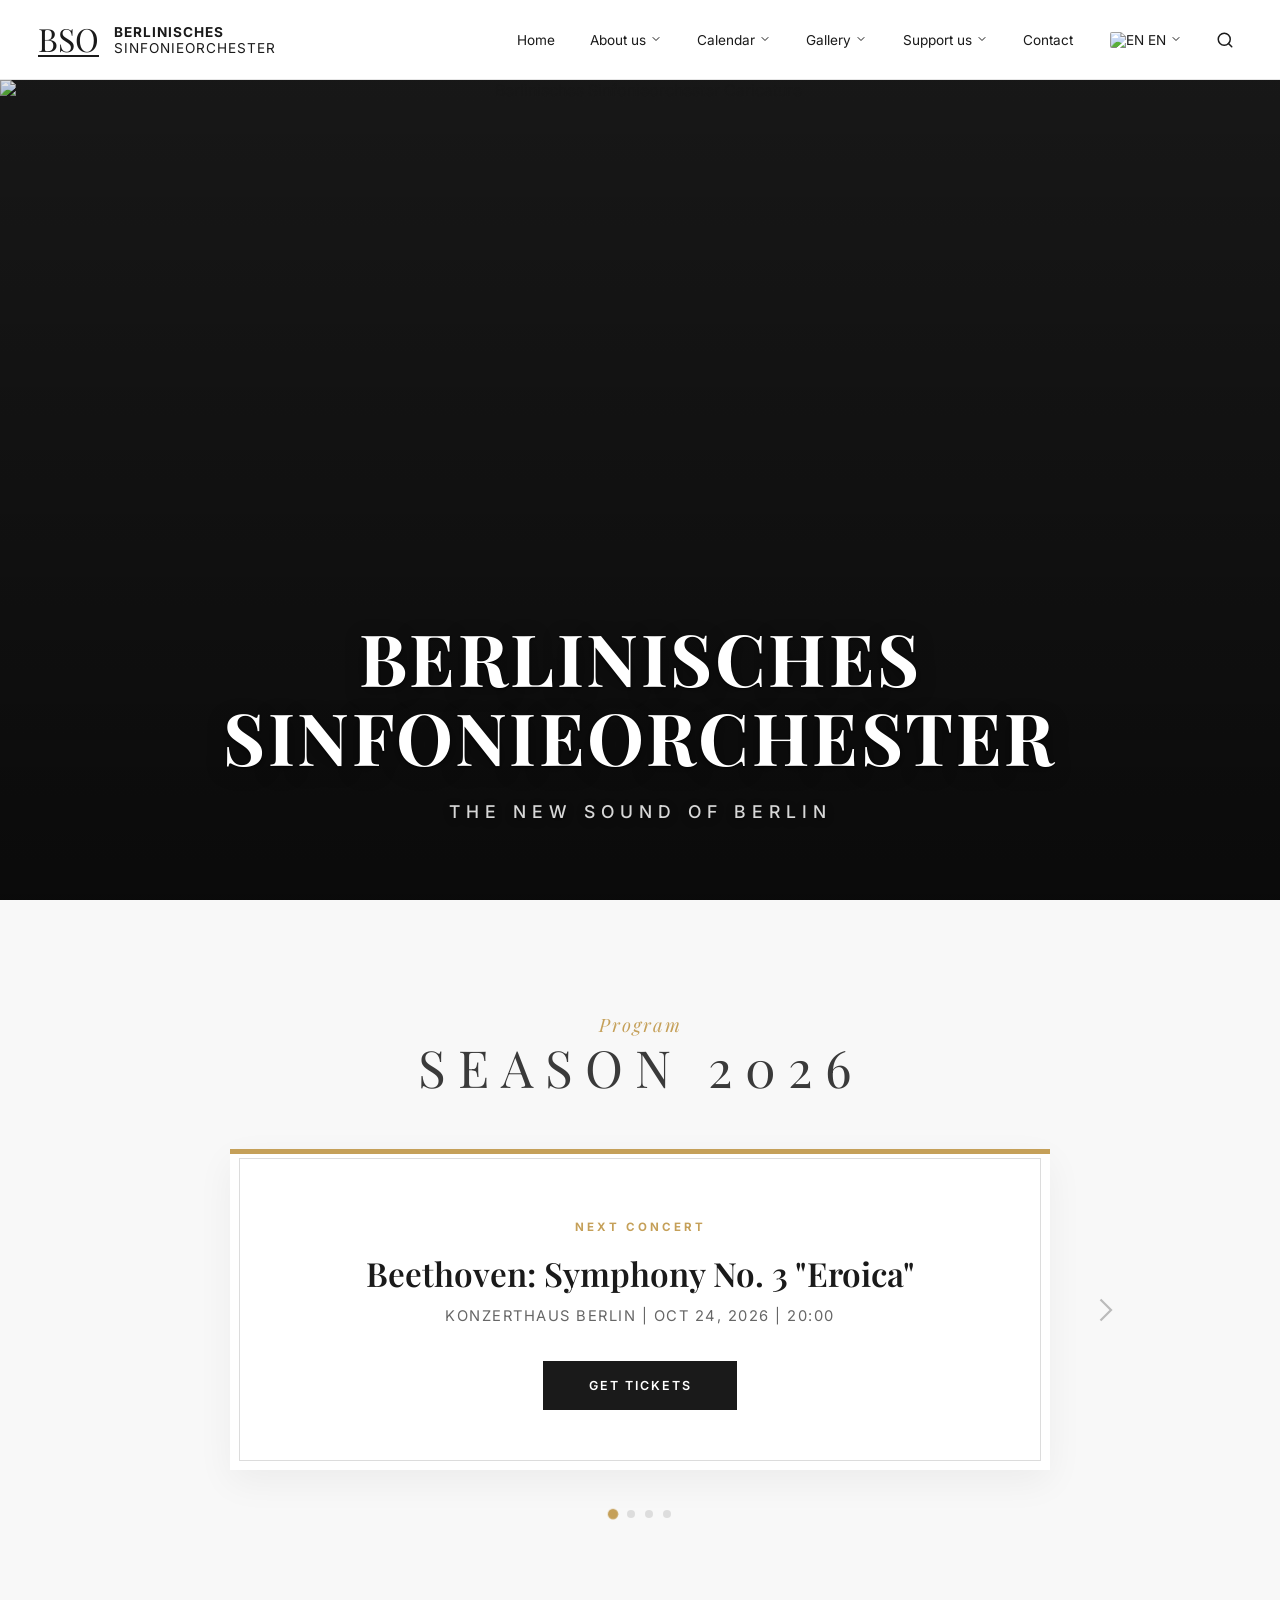
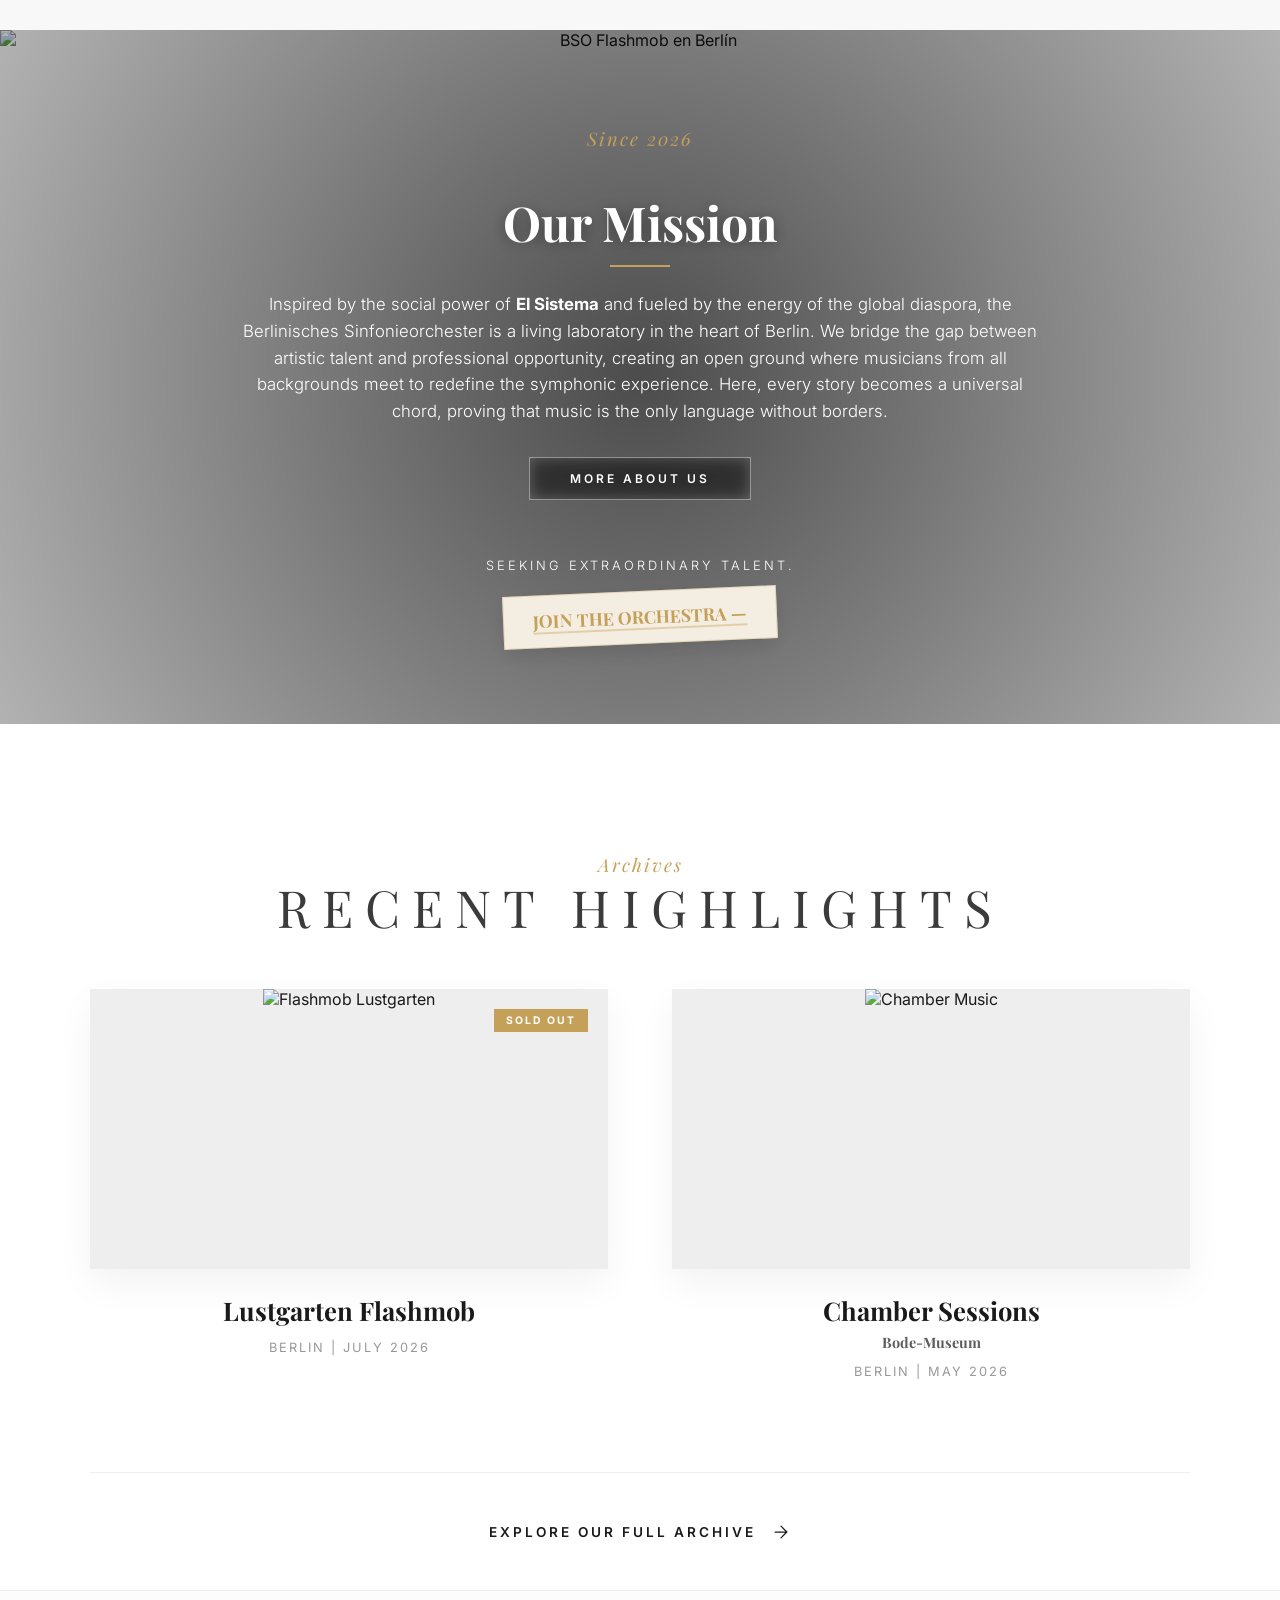
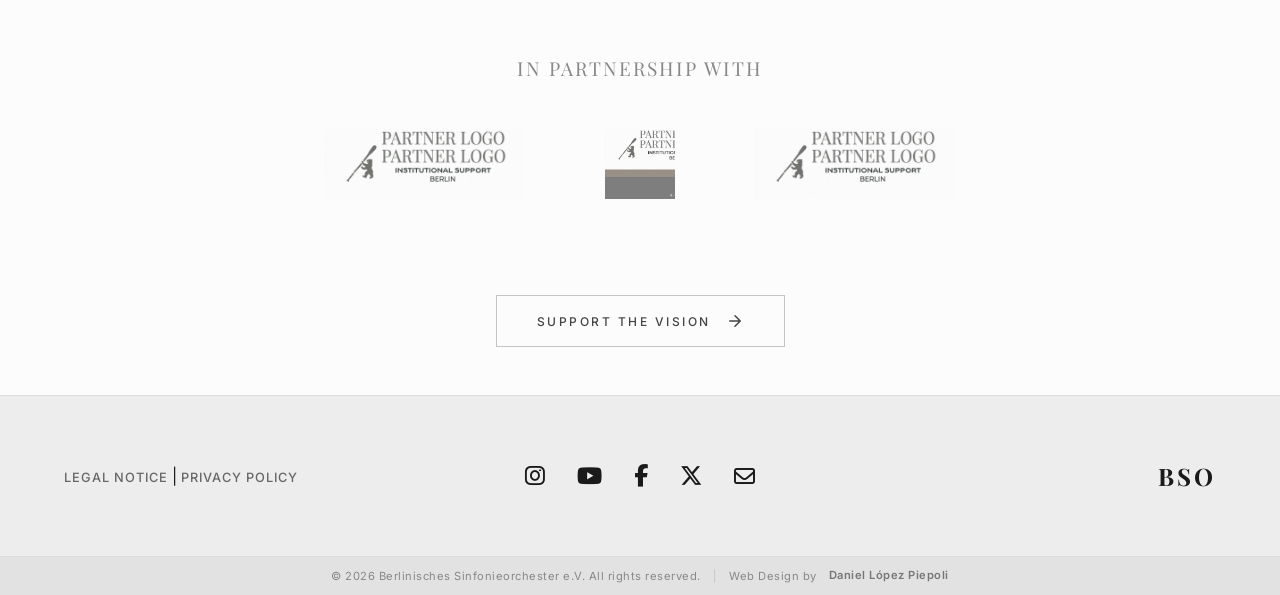
==== index.html @ 288d2cc7 "Update site architecture, responsive UI, search engine, and styles" ====
<!DOCTYPE html>
<html lang="de">
<head>
    <meta charset="UTF-8">
    <meta name="viewport" content="width=device-width, initial-scale=1.0">
    <title>Berlinisches Sinfonieorchester</title>
    <link rel="stylesheet" href="https://cdnjs.cloudflare.com/ajax/libs/font-awesome/6.5.1/css/all.min.css">
    <link rel="stylesheet" href="style.css">
    <link href="https://fonts.googleapis.com/css2?family=Inter:wght@300;400;500;600;700&family=Playfair+Display:ital,wght@0,400;0,500;0,600;0,700;1,400&display=swap" rel="stylesheet">
</head>
<body>

    <!-- =========================================
         HEADER & NAVEGACIÓN
         ========================================= -->
    <header class="main-header">
        <div class="header-left">
            <a href="index.html" class="logo-link">
                <div class="logo-box">
                    <div class="logo-symbol">BSO</div> 
                    <div class="logo-text">
                        <span class="line-1">Berlinisches</span>
                        <span class="line-2">Sinfonieorchester</span>
                    </div>
                </div>
            </a>
        </div>

        <!-- Botón Hamburguesa para Mobile -->
        <button class="mobile-menu-btn" id="mobileMenuBtn" aria-label="Toggle navigation menu">
            <span class="bar"></span>
            <span class="bar"></span>
            <span class="bar"></span>
        </button>

        <!-- Navegación Principal -->
        <nav class="header-right" id="headerNav">
            <ul class="nav-menu">
                <li><a href="index.html" data-key="home">Home</a></li>
                
                <!-- Menú About us -->
                <li class="dropdown">
                    <a href="#" data-key="about" class="dropdown-trigger">
                        About us 
                        <svg class="chevron-icon" viewBox="0 0 24 24" fill="none" xmlns="http://www.w3.org/2000/svg">
                            <path d="M6 9L12 15L18 9" stroke="currentColor" stroke-width="2" stroke-linecap="round" stroke-linejoin="round"/>
                        </svg>
                    </a>
                    <ul class="dropdown-content">
                        <li><a href="project.html" data-key="project">The project</a></li>
                        <li><a href="musicians.html" data-key="musicians">Musicians</a></li>
                        <li><a href="director.html" data-key="director">Music Director</a></li>
                        <li><a href="board.html" data-key="board">Artistic Board</a></li>
                    </ul>
                </li>

                <!-- Menú Calendar -->
                <li class="dropdown">
                    <a href="#" data-key="calendar" class="dropdown-trigger">
                        Calendar 
                        <svg class="chevron-icon" viewBox="0 0 24 24" fill="none" xmlns="http://www.w3.org/2000/svg">
                            <path d="M6 9L12 15L18 9" stroke="currentColor" stroke-width="2" stroke-linecap="round" stroke-linejoin="round"/>
                        </svg>
                    </a>
                    <ul class="dropdown-content">
                        <li><a href="program.html" data-key="upcoming">Upcoming events</a></li>
                        <li><a href="past-concerts.html" data-key="past">Past concerts</a></li>
                    </ul>
                </li>

                <!-- Menú Gallery -->
                <li class="dropdown">
                    <a href="#" data-key="gallery" class="dropdown-trigger">
                        Gallery
                        <svg class="chevron-icon" viewBox="0 0 24 24" fill="none" xmlns="http://www.w3.org/2000/svg">
                            <path d="M6 9L12 15L18 9" stroke="currentColor" stroke-width="2" stroke-linecap="round" stroke-linejoin="round"/>
                        </svg>
                    </a>
                    <ul class="dropdown-content">
                        <li><a href="audios.html" data-key="audios">Audios</a></li>
                        <li><a href="videos.html" data-key="videos">Videos</a></li>
                        <li><a href="photos.html" data-key="photos">Photos</a></li>
                    </ul>
                </li>

                <!-- Menú Support us -->
                <li class="dropdown">
                    <a href="#" data-key="support" class="dropdown-trigger">
                        Support us 
                        <svg class="chevron-icon" viewBox="0 0 24 24" fill="none" xmlns="http://www.w3.org/2000/svg">
                            <path d="M6 9L12 15L18 9" stroke="currentColor" stroke-width="2" stroke-linecap="round" stroke-linejoin="round"/>
                        </svg>
                    </a>
                    <ul class="dropdown-content">
                        <li><a href="partners.html" data-key="partners">Partnerships</a></li>
                        <li><a href="support-vision.html" data-key="membership">Support the Vision</a></li>
                    </ul>
                </li>

                <li><a href="contact.html" data-key="contact">Contact</a></li>

                <!-- Selector de Idioma (Dropdown) -->
                <li class="dropdown"> 
                    <a href="#" class="lang-current dropdown-trigger">
                        <img src="https://flagcdn.com/w20/us.png" alt="EN" class="lang-flag">
                        <span>EN</span>
                        <svg class="chevron-icon" viewBox="0 0 24 24" fill="none" xmlns="http://www.w3.org/2000/svg">
                            <path d="M6 9L12 15L18 9" stroke="currentColor" stroke-width="2" stroke-linecap="round" stroke-linejoin="round"/>
                        </svg>
                    </a>
                    <ul class="dropdown-content lang-options">
                        <li>
                            <a href="?lang=de">
                                <img src="https://flagcdn.com/w20/de.png" alt="DE"> Deutsch (DE)
                            </a>
                        </li>
                        <li>
                            <a href="?lang=en">
                                <img src="https://flagcdn.com/w20/us.png" alt="EN"> English (EN)
                            </a>
                        </li>
                    </ul>
                </li>

                <!-- Buscador Live Search -->
                <li class="search-wrapper">
                    <div class="search-container" id="searchContainer">
                        <input type="text" class="search-input" placeholder="Search..." id="searchInput" autocomplete="off">
                        <div class="search-btn" id="searchBtn">
                            <svg class="search-icon" viewBox="0 0 24 24" fill="none" xmlns="http://www.w3.org/2000/svg">
                                <path d="M11 19C15.4183 19 19 15.4183 19 11C19 6.58172 15.4183 3 11 3C6.58172 3 3 6.58172 3 11C3 15.4183 6.58172 19 11 19Z" stroke="currentColor" stroke-width="2" stroke-linecap="round" stroke-linejoin="round"/>
                                <path d="M21 21L16.65 16.65" stroke="currentColor" stroke-width="2" stroke-linecap="round" stroke-linejoin="round"/>
                            </svg>
                        </div>
                        <div class="search-results" id="searchResults"></div>
                    </div>
                </li>
            </ul>
        </nav>

        <div class="menu-overlay" id="menuOverlay"></div>
    </header>

    <!-- =========================================
         HERO SECTION (VERTICAL STORYTELLING)
         ========================================= -->
    <section class="hero-wrapper">

        <!-- 1. HERO PRINCIPAL -->
        <div class="hero-section hero-main">
            <img src="assets/images/hero-orchestra-caricature-lengthen.png" 
                alt="Berlinisches Sinfonieorchester Caricature" 
                class="hero-main-bg-image">

            <div class="hero-overlay"></div>

            <div class="hero-content fade-in">
                <h1>Berlinisches <br>Sinfonieorchester</h1>
                <p>The New Sound of Berlin</p>
            </div>
        </div>

        <!-- 2. SLIDER DE CONCIERTOS (SEASON 2026) -->
        <div class="hero-section hero-event">
            <div class="event-wrapper">
                <div class="season-header">
                    <span class="section-tag">Program</span>
                    <h2 class="season-title">Season 2026</h2>
                </div>
                
                <div class="event-slider-container">
                    <button class="nav-arrow prev-arrow" style="visibility: hidden;">
                        <svg viewBox="0 0 24 24" fill="none" stroke="currentColor" stroke-width="1.5"><path d="M15 19l-7-7 7-7"/></svg>
                    </button>

                    <!-- Tarjeta 1 -->
                    <div class="event-card">
                        <span class="event-tag">Next Concert</span>
                        <h2>Beethoven: Symphony No. 3 "Eroica"</h2>
                        <p>Konzerthaus Berlin | Oct 24, 2026 | 20:00</p>
                        <a href="program.html?event=1" class="btn-event">Get Tickets</a>
                    </div>

                    <!-- Tarjeta 2 -->
                    <div class="event-card" style="display: none;">
                        <span class="event-tag">Romantic Series</span>
                        <h2>Mendelssohn: "Scottish" Symphony No. 3</h2>
                        <p>Berliner Philharmonie | Nov 15, 2026 | 19:30</p>
                        <a href="program.html?event=2" class="btn-event">Get Tickets</a>
                    </div>

                    <!-- Tarjeta 3 -->
                    <div class="event-card" style="display: none;">
                        <span class="event-tag">Special Gala</span>
                        <h2>The Sound of Cinema: Hollywood in Berlin</h2>
                        <p>Admiralspalast | Dec 05, 2026 | 21:00</p>
                        <a href="program.html?event=3" class="btn-event">Get Tickets</a>
                    </div>

                    <!-- Tarjeta 4 (CTA Final) -->
                    <div class="event-card event-card-cta" style="display: none;">
                        <span class="event-tag">Season 2026</span>
                        <h2>Complete Repertoire & Dates —</h2>
                        <p>Discover every performance for this year.</p>
                        <a href="program.html" class="btn-event">Explore Full Season</a>
                    </div>

                    <button class="nav-arrow next-arrow">
                        <svg viewBox="0 0 24 24" fill="none" stroke="currentColor" stroke-width="1.5"><path d="M9 5l7 7-7 7"/></svg>
                    </button>
                </div>

                <div class="event-dots">
                    <span class="dot active"></span>
                    <span class="dot"></span>
                    <span class="dot"></span>
                    <span class="dot"></span>
                </div>
            </div>
        </div>

        <!-- 3. ABOUT / MISSION SECTION -->
        <div class="hero-section hero-about" id="project-teaser">
            <img src="assets/images/hero-orchestra-park-lengthen.png" alt="BSO Flashmob en Berlín" class="about-bg-image">
            
            <div class="about-overlay"></div>
            
            <div class="about-container">
                <div class="about-content fade-in">
                    <span class="section-tag">Since 2026</span>
                    <h2>Our Mission</h2>
                    <div class="short-line"></div>
                    <p>Inspired by the social power of <strong>El Sistema</strong> and fueled by the energy of the global diaspora, the Berlinisches Sinfonieorchester is a living laboratory in the heart of Berlin. We bridge the gap between artistic talent and professional opportunity, creating an open ground where musicians from all backgrounds meet to redefine the symphonic experience. Here, every story becomes a universal chord, proving that music is the only language without borders.</p>
                    <a href="project.html" class="btn-ghost">More About Us</a>

                    <!-- Recruitment Mini-Section -->
                    <div class="v2-recruitment-container">
                        <p class="v2-prelude-text">Seeking extraordinary talent.</p>
                        <div class="v2-join-badge">
                            <a href="contact.html?topic=join" class="v2-badge-link">
                                Join the Orchestra —
                            </a>
                        </div>
                    </div>
                </div>
            </div>
        </div>

        <!-- 4. HIGHLIGHTS & ARCHIVE -->
        <div class="hero-section hero-highlights">
            <div class="highlights-container">
                <div class="season-header">
                    <span class="section-tag">Archives</span>
                    <h2 class="season-title">Recent Highlights</h2>
                </div>

                <div class="highlights-grid">
                    <div class="highlight-item">
                        <div class="highlight-img-wrapper">
                            <img src="assets/images/past-concert-horiz.png" alt="Flashmob Lustgarten">
                            <div class="highlight-badge">Sold Out</div>
                        </div>
                        <div class="highlight-info">
                            <h4>Lustgarten Flashmob</h4>
                            <p>Berlin | July 2026</p>
                        </div>
                    </div>

                    <div class="highlight-item">
                        <div class="highlight-img-wrapper">
                            <img src="assets/images/past-concert-horiz.png" alt="Chamber Music">
                        </div>
                        <div class="highlight-info">
                            <h4>Chamber Sessions</h4>
                            <h4 style="font-size: 0.9rem; opacity: 0.7; margin-top: 0.2rem;">Bode-Museum</h4>
                            <p>Berlin | May 2026</p>
                        </div>
                    </div>
                </div>

                <div class="view-more-container">
                    <a href="past-concerts.html" class="view-more-link">
                        <span>Explore our full archive</span>
                        <svg class="arrow-icon" viewBox="0 0 24 24" fill="none" xmlns="http://www.w3.org/2000/svg">
                            <path d="M5 12H19M19 12L12 5M19 12L12 19" stroke="currentColor" stroke-width="1.5" stroke-linecap="round" stroke-linejoin="round"/>
                        </svg>
                    </a>
                </div>
            </div>
        </div>

    </section>

    <!-- =========================================
         PARTNERS (PRE-FOOTER)
         ========================================= -->
    <section class="partners-strip">
        <div class="partners-container">
            <h2 data-key="supported-by">In partnership with</h2>
            <div class="logos-grid">
                <img src="assets/logos-partners/partner-placeholder-horiz.png" alt="Partner 1">
                <img src="assets/logos-partners/partner-placeholder-vert.png" alt="Partner 2">
                <img src="assets/logos-partners/partner-placeholder-horiz.png" alt="Partner 3">
            </div>

            <a href="support-vision.html" class="view-more-partners btn-partners-ghost" data-key="all-partners">
                <span data-key="support-vision">Support the vision</span>
                <svg class="arrow-icon" viewBox="0 0 24 24" fill="none" xmlns="http://www.w3.org/2000/svg">
                    <path d="M5 12H19M19 12L12 5M19 12L12 19" stroke="currentColor" stroke-width="2" stroke-linecap="round" stroke-linejoin="round"/>
                </svg>
            </a>
        </div>
    </section>

    <!-- =========================================
         FOOTER & SUB-FOOTER
         ========================================= -->
    <footer class="site-footer">
        <div class="footer-main">
            <div class="footer-left">
                <a href="impressum.html" data-key="impressum">Legal Notice</a>
                <span class="separator">|</span>
                <a href="privacy.html" data-key="privacy">Privacy Policy</a>
            </div>

            <div class="footer-center">
                <div class="social-links">
                    <a href="#" target="_blank" rel="noopener noreferrer" class="social-icon" aria-label="Follow us on Instagram">
                        <i class="fa-brands fa-instagram"></i>
                    </a>
                    <a href="#" target="_blank" rel="noopener noreferrer" class="social-icon" aria-label="Follow us on YouTube">
                        <i class="fa-brands fa-youtube"></i>
                    </a>
                    <a href="#" target="_blank" rel="noopener noreferrer" class="social-icon" aria-label="Follow us on Facebook">
                        <i class="fa-brands fa-facebook-f"></i>
                    </a>
                    <a href="#" target="_blank" rel="noopener noreferrer" class="social-icon" aria-label="Follow us on X">
                        <i class="fa-brands fa-x-twitter"></i>
                    </a>
                    <a href="mailto:info@berlinisches-sinfonieorchester.de" class="social-icon" aria-label="Send us an email">
                        <i class="fa-regular fa-envelope"></i>
                    </a>
                </div>
            </div>

            <div class="footer-right">
                <div class="footer-logo-small">
                    <span class="bso-sigla">BSO</span>
                </div>
            </div>
        </div>

        <div class="footer-bottom">
            <p>
                &copy; 2026 Berlinisches Sinfonieorchester e.V. All rights reserved.
                <span class="sep">|</span> 
                Web Design by 
                <a href="https://danielopezpiepoli.com" target="_blank" class="designer-name">Daniel López Piepoli</a>
            </p>
        </div>
    </footer>

    <script src="script.js"></script>
</body>
</html>
---- style.css ----
/* =========================================
   1. VARIABLES & RESET BASE
   ========================================= */
:root {
    --white: #ffffff;
    --black: #1a1a1a;
    --gray-light: #f4f4f4;
    --border-color: #e5e5e5;
    --gold: #c5a059;
}

body {
    margin: 0;
    font-family: 'Inter', sans-serif;
    color: var(--black);
    padding-top: 80px; /* Evita que el hero quede tapado por el header fijo */
}

/* =========================================
   2. HEADER & NAVEGACIÓN PRINCIPAL
   ========================================= */
.main-header {
    position: fixed; 
    top: 0;
    left: 0;
    width: 100%;
    z-index: 1000;
    display: flex;
    justify-content: space-between;
    align-items: center;
    padding: 0 3%; 
    border-bottom: 1px solid var(--border-color);
    background: var(--white);
    height: 80px; 
    box-sizing: border-box;
    transition: all 0.3s ease-in-out;
}

/* Estado compacto al hacer scroll */
.main-header.scrolled {
    height: 60px !important;
    padding-top: 0 !important;
    padding-bottom: 0 !important;
    box-shadow: 0 4px 15px rgba(0,0,0,0.1) !important;
}

.main-header.scrolled .logo-box {
    transform: scale(0.8) !important;
    transform-origin: left center !important;
}

/* Logo */
.logo-box {
    display: flex;
    align-items: center;
    gap: 15px;
    transition: transform 0.3s ease-in-out !important;
}

.logo-symbol {
    font-family: 'Playfair Display', serif;
    font-size: 2rem;
    border-bottom: 2px solid var(--black);
    line-height: 1;
}

.logo-text {
    display: flex;
    flex-direction: column;
    font-size: 0.85rem;
    text-transform: uppercase;
    letter-spacing: 1px;
}

.logo-text .line-1 { 
    font-weight: 700; 
}

.logo-link {
    text-decoration: none;
    color: inherit;
    display: block;
}

.logo-link:hover {
    opacity: 0.8;
}

/* Menú de Enlaces */
.nav-menu {
    display: flex;
    list-style: none;
    align-items: center;
    gap: 2rem;
    margin: 0;
    padding: 0;
}

.nav-menu a {
    text-decoration: none;
    color: var(--black);
    font-size: 0.9rem;
    font-weight: 400;
}

.nav-menu > li > a {
    padding: 0.6rem 1rem;
    transition: all 0.3s ease;
    border-radius: 4px;
    display: inline-block;
}

.nav-menu li:hover > a {
    background-color: var(--gray-light);
    color: var(--black);
}

/* Dropdowns (Desktop) */
.dropdown {
    position: relative;
    display: inline-block;
}

.dropdown-content {
    display: none;
    position: absolute;
    background-color: var(--white);
    min-width: 200px;
    box-shadow: 0px 10px 30px rgba(0,0,0,0.08);
    list-style: none;
    padding: 1rem 0;
    z-index: 100;
    border: 1px solid var(--border-color);
    top: 100%;
    left: 0;
}

.dropdown-content li a {
    color: var(--black);
    padding: 0.6rem 1.5rem;
    text-decoration: none;
    display: block;
    font-size: 0.85rem;
    text-transform: none;
    transition: background 0.2s ease;
}

.dropdown-content li a:hover {
    background-color: var(--gray-light);
    color: var(--gold);
}

.dropdown:hover .dropdown-content {
    display: block;
}

.dropdown-trigger {
    display: inline-flex;
    align-items: center;
    gap: 6px;
    white-space: nowrap;
}

.chevron-icon {
    width: 12px;
    height: 12px;
    transition: transform 0.3s ease;
}

.dropdown:hover .chevron-icon {
    transform: rotate(180deg);
}

.chevron-icon path {
    stroke: currentColor;
}

/* Selector de Idiomas */
.lang-current {
    display: flex;
    align-items: center;
    gap: 8px;
    font-weight: 600;
    font-size: 0.85rem;
    cursor: pointer;
    padding: 0.5rem 0;
    white-space: nowrap;
}

.lang-current img, 
.lang-options img {
    width: 18px;
    height: auto;
    margin-left: 2px;
    border-radius: 2px;
}

.lang-options {
    min-width: 160px;
    right: 0;
    left: auto;
}

.lang-options li a {
    display: flex;
    align-items: center;
    gap: 12px;
    padding: 0.8rem 1.2rem;
    text-transform: none;
    font-size: 0.85rem;
}

.lang-options li a:hover {
    background-color: #f5f5f5;
}

/* =========================================
   3. BUSCADOR EN VIVO (LIVE SEARCH)
   ========================================= */
.search-wrapper {
    margin-left: auto;
}

.search-container {
    display: flex;
    align-items: center;
    position: relative;
    transition: all 0.4s cubic-bezier(0.4, 0, 0.2, 1);
}

.search-input {
    width: 0;
    padding: 0;
    border: none;
    outline: none;
    background: transparent;
    font-family: inherit;
    font-size: 0.9rem;
    color: var(--black);
    transition: all 0.4s ease;
    border-bottom: 1px solid rgba(0,0,0,0);
}

.search-container.active {
    gap: 10px;
}

.search-container.active .search-input {
    width: 150px;
    padding: 5px 0;
    border-bottom: 1px solid var(--black);
}

.search-btn {
    flex-shrink: 0;
    display: flex;
    align-items: center;
    justify-content: center;
    cursor: pointer;
    padding: 0.5rem;
    transition: all 0.3s ease;
}

.search-icon {
    width: 18px;
    height: 18px;
    transition: transform 0.3s ease, color 0.3s ease;
}

.search-icon path {
    stroke: currentColor;
}

.search-btn:hover {
    opacity: 0.7;
}

.search-btn:hover .search-icon {
    transform: scale(1.1);
}

/* Panel Flotante de Resultados */
.search-results {
    display: none;
    position: absolute;
    top: calc(100% + 15px);
    right: 0;
    width: 320px;
    background: #ffffff;
    border: 1px solid var(--border-color);
    box-shadow: 0 15px 35px rgba(0, 0, 0, 0.08);
    border-radius: 4px;
    max-height: 380px;
    overflow-y: auto;
    z-index: 1200;
    text-align: left;
}

.search-results.active {
    display: block;
}

.search-result-item {
    display: block;
    padding: 0.8rem 1.2rem;
    text-decoration: none;
    border-bottom: 1px solid #f0f0f0;
    transition: background-color 0.2s ease;
}

.search-result-item:last-child {
    border-bottom: none;
}

.search-result-item:hover,
.search-result-item.selected {
    background-color: var(--gray-light);
}

.search-result-item.selected {
    border-left: 3px solid var(--gold);
    padding-left: calc(1.2rem - 3px);
}

.search-result-category {
    font-size: 0.65rem;
    text-transform: uppercase;
    letter-spacing: 1.5px;
    color: var(--gold);
    font-weight: 700;
    margin-bottom: 2px;
}

.search-result-title {
    font-size: 0.85rem;
    color: var(--black);
    font-weight: 600;
    line-height: 1.2;
}

.search-no-results {
    padding: 1.2rem;
    font-size: 0.85rem;
    color: #888;
    text-align: center;
}

/* =========================================
   4. HERO SECTIONS (CONTENEDOR GLOBAL)
   ========================================= */
.hero-wrapper {
    width: 100%;
}

.hero-section {
    position: relative;
    min-height: 80vh;
    display: flex;
    align-items: center;
    justify-content: center;
    text-align: center;
    overflow: hidden;
}

/* --- SECCIÓN 1: HERO MAIN --- */
.hero-main {
    position: relative;
    width: 100%;
    min-height: calc(100vh - 80px);
    display: flex;
    justify-content: center;
    align-items: center;
    background-color: #1a1a1a;
    overflow: hidden;
}

.hero-main-bg-image {
    position: absolute;
    top: 0;
    left: 0;
    width: 100%;
    height: 100%;
    object-fit: cover;
    object-position: center top;
    z-index: 1;
}

.hero-overlay {
    position: absolute;
    top: 0;
    left: 0;
    width: 100%;
    height: 100%;
    background: linear-gradient(to bottom, rgba(0,0,0,0.1) 0%, rgba(0,0,0,0.6) 100%);
    z-index: 2;
    display: block !important;
}

.hero-content {
    position: relative;
    z-index: 3;
    text-align: center;
    padding: 0 20px;
    margin-top: auto;
    margin-bottom: 60px;
    -webkit-font-smoothing: antialiased;
    -moz-osx-font-smoothing: grayscale;
}

.hero-content h1 {
    color: #ffffff !important; 
    font-family: 'Playfair Display', serif;
    font-size: clamp(2.5rem, 8vw, 4.5rem);
    line-height: 1.1;
    margin: 0;
    text-transform: uppercase;
    letter-spacing: 2.5px;
    font-weight: 700;
    text-shadow: 0 1px 2px rgba(0,0,0,0.8), 0 4px 20px rgba(0,0,0,0.4);
}

.hero-content p {
    color: #eeeeee !important; 
    font-size: 1.1rem;
    letter-spacing: 6px;
    text-transform: uppercase;
    font-weight: 500;
    margin-top: 25px;
    text-shadow: 0 2px 10px rgba(0,0,0,0.6);
    opacity: 0.9;
}

/* =========================================
   SECTION TAGS NÍTIDOS Y EDITORIALES (INDEX & GENERAL)
   ========================================= */
.section-tag,
.season-header .section-tag {
    font-family: 'Playfair Display', serif;
    font-style: italic;
    font-size: 1.15rem;
    color: var(--gold);
    letter-spacing: 2px;
    text-transform: none;
    font-weight: 400;
    margin-bottom: 0.3rem;
    display: inline-block;
    text-shadow: none !important;
    filter: none !important;
}

.season-title {
    font-family: 'Playfair Display', serif;
    font-size: 3.2rem; 
    font-weight: 400;
    text-transform: uppercase;
    color: #1a1a1a;
    letter-spacing: 12px;
    line-height: 1;
    margin: 0;
    opacity: 0.85;
}

/* --- SECCIÓN 2: EVENT CARDS (SLIDER DE TEMPORADA - PROPORCIÓN EQUILIBRADA) --- */
.hero-event {
    background-color: #f8f8f8;
    padding: 7rem 0 !important;
    display: flex;
    justify-content: center;
    align-items: center;
    min-height: auto !important;
}

.event-wrapper {
    width: 100%;
    max-width: 1100px;
    display: flex;
    flex-direction: column;
    align-items: center;
    padding: 0 1rem;
    box-sizing: border-box;
}

.season-header {
    text-align: center;
    margin-bottom: 3.5rem;
}

.event-slider-container {
    display: flex;
    align-items: center;
    justify-content: center;
    gap: 1.8rem;
    width: 100%;
}

.nav-arrow {
    position: static;
    transform: none;
    background: none;
    border: none;
    cursor: pointer;
    color: #bbb;
    transition: all 0.3s ease;
    padding: 0.5rem;
    display: flex;
    align-items: center;
    justify-content: center;
    flex-shrink: 0;
}

.nav-arrow svg {
    width: 36px;
    height: 36px;
}

.nav-arrow:hover {
    color: var(--gold);
    transform: scale(1.15);
    background: transparent;
    box-shadow: none;
}

.event-dots {
    display: flex;
    gap: 10px;
    margin-top: 2.5rem;
}

.dot {
    width: 8px;
    height: 8px;
    border-radius: 50%;
    background-color: #ddd;
    transition: all 0.3s ease;
    cursor: pointer;
}

.dot.active {
    background-color: var(--gold);
    transform: scale(1.3);
}

.event-card {
    background: #ffffff;
    padding: 3.8rem 2.8rem;
    box-shadow: 0 12px 35px rgba(0, 0, 0, 0.05);
    width: 100%;
    max-width: 820px;
    outline: 1px solid #dcdcdc; 
    outline-offset: -10px; 
    border-top: 5px solid var(--gold); 
    text-align: center;
    position: relative;
    box-sizing: border-box;
    transition: box-shadow 0.3s ease, transform 0.3s ease;
    animation: swipeIn 0.5s cubic-bezier(0.4, 0, 0.2, 1) forwards;
}

/* Animaciones direccionales de Swipe */
@keyframes swipeIn {
    from { 
        opacity: 0; 
        transform: translateX(150px);
    }
    to { 
        opacity: 1; 
        transform: translateX(0); 
    }
}

@keyframes swipeInPrev {
    from { 
        opacity: 0; 
        transform: translateX(-150px);
    }
    to { 
        opacity: 1; 
        transform: translateX(0); 
    }
}

.swipe-reverse {
    animation: swipeInPrev 0.5s cubic-bezier(0.4, 0, 0.2, 1) !important;
}

.event-card:hover {
    box-shadow: 0 18px 45px rgba(0, 0, 0, 0.09);
    transform: translateY(-3px);
}

.event-tag {
    display: inline-block;
    text-transform: uppercase;
    letter-spacing: 3px;
    font-size: 0.72rem;
    color: var(--gold);
    font-weight: 700;
    margin-bottom: 1.2rem;
}

.event-card h2 {
    font-family: 'Playfair Display', serif;
    font-size: clamp(1.8rem, 2.6vw, 2.3rem);
    color: #1a1a1a;
    margin: 0 auto 0.8rem;
    line-height: 1.25;
    font-weight: 600;
}

.event-card p {
    font-size: 0.92rem;
    color: #666;
    letter-spacing: 1.5px;
    margin: 0 auto 2.2rem;
    text-transform: uppercase;
    font-weight: 400;
}

/* Estilo distintivo para tarjeta CTA final */
.event-card-cta {
    background-color: #fcfcfc !important;
    border-top: 5px solid #1a1a1a !important;
}

.event-card-cta h2 {
    font-style: italic;
    margin-top: 1rem;
}

.event-card-cta .event-tag {
    color: #1a1a1a;
}

.btn-event {
    display: inline-block;
    padding: 1rem 2.8rem;
    background-color: #1a1a1a;
    color: #ffffff;
    text-decoration: none;
    text-transform: uppercase;
    letter-spacing: 2px;
    font-size: 0.78rem;
    font-weight: 600;
    transition: all 0.3s ease;
    border: 1px solid #1a1a1a;
}

.btn-event:hover {
    background-color: var(--gold);
    border-color: var(--gold);
    color: #ffffff;
    transform: translateY(-2px);
    box-shadow: 0 6px 20px rgba(197, 160, 89, 0.25);
}

/* --- SECCIÓN 3: ABOUT / MISSION --- */
.hero-about {
    position: relative;
    width: 100%;
    min-height: auto;
    height: auto !important;
    padding: 6rem 5% 5rem !important;
    display: flex;
    align-items: center;
    justify-content: center;
    overflow: visible;
    box-sizing: border-box;
}

.about-bg-image {
    position: absolute;
    top: 0;
    left: 0;
    width: 100%;
    height: 100%;
    object-fit: cover;
    object-position: center center;
    z-index: 0;
}

.about-overlay {
    position: absolute;
    top: 0; 
    left: 0; 
    width: 100%; 
    height: 100%; 
    background: radial-gradient(circle, rgba(0,0,0,0.7) 0%, rgba(0,0,0,0.3) 100%);
    z-index: 1;
}

.about-container {
    position: relative;
    z-index: 2;
    max-width: 800px;
    width: 90%;
    text-align: center;    
}

.about-content h2 {
    font-family: 'Playfair Display', serif;
    font-size: clamp(2.5rem, 6vw, 3.8rem);
    color: #ffffff;
    margin-bottom: 1.5rem;
    line-height: 1.1;
    text-shadow: 0 2px 15px rgba(0,0,0,0.4);
}

.short-line {
    width: 60px;
    height: 2px;
    background: var(--gold);
    margin: 0 auto 2.5rem;
}

.about-content p {
    color: #ffffff;
    font-size: 1.1rem;
    line-height: 1.8;
    max-width: 600px;
    margin: 0 auto;
    font-weight: 300;
}

.btn-ghost {
    display: inline-block;
    margin-top: 3rem;
    padding: 1rem 3rem;
    border: 1px solid rgba(255,255,255,0.4);
    color: #ffffff;
    text-decoration: none;
    text-transform: uppercase;
    font-size: 0.8rem;
    letter-spacing: 3px;
    font-weight: 600;
    background: rgba(255,255,255,0.05); 
    backdrop-filter: blur(8px); 
    -webkit-backdrop-filter: blur(8px);
    transition: all 0.4s cubic-bezier(0.165, 0.84, 0.44, 1);
}

.btn-ghost:hover {
    background: #ffffff;
    color: #1a1a1a;
    border-color: #ffffff;
    transform: translateY(-5px);
    box-shadow: 0 15px 40px rgba(0,0,0,0.4);
}

/* Badge de Recruitment */
.v2-recruitment-container {
    margin-top: 5rem;
    text-align: center;
    display: flex;
    flex-direction: column;
    align-items: center;    
    gap: 15px !important;
}

.v2-prelude-text {
    font-size: 0.8rem !important;
    color: rgba(255, 255, 255, 0.6);
    text-transform: uppercase;
    letter-spacing: 3px;
    font-weight: 700;
    margin: 0;
}

.v2-join-badge {
    display: inline-block;
    padding: 1rem 2.2rem;
    background-color: #f4ede1;
    border: 1px solid rgba(197, 160, 89, 0.3);
    transform: rotate(-2.5deg);
    transition: all 0.4s cubic-bezier(0.175, 0.885, 0.32, 1.275);
    box-shadow: 0 8px 20px rgba(0,0,0,0.1);
}

.v2-join-badge:hover {
    transform: rotate(0deg) scale(1.05);
    background-color: var(--gold);
    border-color: #ffffff;
    box-shadow: 0 12px 25px rgba(197, 160, 89, 0.3);
}

.v2-badge-link {
    display: inline-block;
    font-family: 'Playfair Display', serif;
    font-size: 1rem;
    color: var(--gold); 
    text-decoration: none;
    font-weight: 700;
    text-transform: uppercase;
    border-bottom: 2px solid rgba(197, 160, 89, 0.4);
    transition: all 0.3s ease;
}

.v2-join-badge:hover .v2-badge-link {
    color: #ffffff;
    border-bottom-color: #ffffff;
}

/* --- SECCIÓN 4: HIGHLIGHTS & ARCHIVOS --- */
.hero-highlights {
    background-color: #ffffff;
    padding: 8rem 5% 3rem !important;
    min-height: auto !important;
}

.highlights-container {
    max-width: 1100px;
    margin: 0 auto;
    width: 100%;
}

.highlights-grid {
    display: grid;
    grid-template-columns: repeat(auto-fit, minmax(350px, 1fr));
    gap: 4rem;
    margin-top: 2rem;
}

.highlight-item {
    display: flex;
    flex-direction: column;
    transition: transform 0.4s ease;
}

.highlight-img-wrapper {
    position: relative;
    height: 280px;
    overflow: hidden;
    background-color: #eee;
    box-shadow: 0 15px 35px rgba(0,0,0,0.05);
}

.highlight-img-wrapper img {
    width: 100%;
    height: 100%;
    object-fit: cover;
    transition: transform 0.6s cubic-bezier(0.2, 1, 0.3, 1);
}

.highlight-badge {
    position: absolute;
    top: 20px;
    right: 20px;
    background: var(--gold);
    color: white;
    padding: 5px 12px;
    font-size: 0.65rem;
    font-weight: 700;
    text-transform: uppercase;
    letter-spacing: 2px;
    z-index: 2;
}

.highlight-info h4 {
    font-family: 'Playfair Display', serif;
    font-size: 1.6rem;
    margin: 1.5rem 0 0.3rem;
    color: #1a1a1a;
}

.highlight-info p {
    font-size: 0.8rem;
    text-transform: uppercase;
    letter-spacing: 2px;
    color: #999;
}

.highlight-item:hover img {
    transform: scale(1.08);
}

.view-more-container {
    margin-top: 5rem;
    text-align: center;
    border-top: 1px solid #eee;
    padding-top: 3rem;
}

.view-more-link {
    display: inline-flex;
    align-items: center;
    gap: 15px;
    text-decoration: none;
    color: #1a1a1a;
    font-size: 0.85rem;
    font-weight: 600;
    text-transform: uppercase;
    letter-spacing: 3px;
    transition: all 0.4s ease;
}

.view-more-link .arrow-icon {
    width: 20px;
    height: 20px;
    transition: transform 0.4s cubic-bezier(0.2, 1, 0.3, 1);
}

.view-more-link:hover {
    color: var(--gold);
    letter-spacing: 4px;
}

.view-more-link:hover .arrow-icon {
    transform: translateX(8px);
    color: var(--gold);
}

/* =========================================
   5. PARTNERS STRIP
   ========================================= */
.partners-strip {
    background-color: #fcfcfc;
    padding: 3rem 5%;
    text-align: center;
    border-top: 1px solid #eee;
}

.partners-strip h2 {
    font-family: 'Playfair Display', serif;
    font-size: 1.2rem;
    color: #888;
    margin-bottom: 2rem;
    font-weight: 400;
    text-transform: uppercase;
    letter-spacing: 2px;
}

.logos-grid {
    display: flex;
    justify-content: center;
    align-items: center;
    gap: 5rem;
    flex-wrap: wrap;
    margin: 3rem 0;
}

.logos-grid img {
    height: 70px;
    width: auto;
    max-width: 200px;
    mix-blend-mode: multiply;
    transition: all 0.4s ease;
}

.logos-grid img:hover {
    transform: scale(1.08);
    box-shadow: 0 10px 20px rgba(0,0,0,0.05);
}

.btn-partners-ghost {
    display: inline-flex;
    align-items: center;
    gap: 15px;
    margin-top: 3rem;
    padding: 1rem 2.5rem;
    border: 1px solid rgba(68, 68, 68, 0.3); 
    background: transparent; 
    color: #444; 
    text-decoration: none;
    text-transform: uppercase;
    font-size: 0.75rem;
    letter-spacing: 2.5px;
    font-weight: 500; 
    transition: all 0.4s cubic-bezier(0.165, 0.84, 0.44, 1);
}

.btn-partners-ghost:hover {
    background: #1a1a1a; 
    color: #f4f4f4; 
    border-color: #1a1a1a;
    transform: translateY(-5px);
    box-shadow: 0 10px 30px rgba(0, 0, 0, 0.15);
}

.btn-partners-ghost .arrow-icon {
    width: 18px;
    height: 18px;
    stroke: currentColor;
    transition: transform 0.4s ease;
}

.btn-partners-ghost:hover .arrow-icon {
    transform: translateX(6px);
    stroke: #f4f4f4;
}

/* =========================================
   6. FOOTER & SUB-FOOTER
   ========================================= */
.site-footer {
    background-color: #ededed;
    color: #1a1a1a;
    padding-top: 4rem;
    border-top: 1px solid #dcdcdc; 
    width: 100%;
}

.footer-main {
    display: flex;
    justify-content: space-between;
    align-items: center;
    padding: 0 5% 4rem 5%;
    max-width: 1400px;
    margin: 0 auto;
}

.footer-left {
    flex: 1;
}

.footer-left a {
    text-decoration: none;
    color: #666666;
    font-size: 0.8rem;
    font-weight: 500;
    text-transform: uppercase;
    letter-spacing: 1px;
    transition: 0.3s;
}

.footer-left a:hover {
    color: #000000;
}

.footer-center {
    flex: 1;
    display: flex;
    justify-content: center;
}

.social-links {
    display: flex;
    gap: 2rem;
    justify-content: center;
    align-items: center;
}

.social-icon {
    text-decoration: none;
    color: #1a1a1a; 
    font-size: 1.4rem; 
    transition: all 0.3s ease;
    display: flex;
    align-items: center;
}

.social-icon:hover {
    color: #666666;
    transform: translateY(-3px);
}

.social-icon .fa-regular {
    font-size: 1.3rem;
}

.footer-right {
    flex: 1;
    display: flex;
    justify-content: flex-end;
}

.footer-logo-small .bso-sigla {
    font-family: 'Playfair Display', serif;
    font-weight: bold;
    font-size: 1.5rem;
    letter-spacing: 3px;
}

.footer-bottom {
    background-color: #e2e2e2;
    padding: 0.7rem 0;
    text-align: center;
    border-top: 1px solid #dcdcdc;
}

.footer-bottom p {
    color: #888888; 
    font-size: 0.7rem;
    margin: 0;
    letter-spacing: 0.5px;
    display: flex;
    justify-content: center;
    align-items: center;
    gap: 12px;
}

.sep {
    color: #bbbbbb;
    font-weight: 300;
}

.designer-name {
    font-weight: 600;
    color: #777777;
    text-decoration: none;
    transition: all 0.3s ease;
    border-bottom: 1px solid transparent;
}

.designer-name:hover {
    color: #333333;
    border-bottom: 1px solid var(--gold);
}

/* =========================================
   7. MEDIA QUERIES (RESPONSIVE)
   ========================================= */

/* Laptops 14" */
@media screen and (max-width: 1440px) {
    .nav-menu {
        gap: 1rem;
    }

    .nav-menu > li > a {
        padding: 0.5rem 0.6rem; 
        font-size: 0.85rem;
    }

    .search-container.active .search-input {
        width: 120px;
    }

    .about-container {
        max-width: 900px;
    }

    .about-content h2 {
        font-size: 3rem;
        margin-bottom: 1rem;
    }

    .short-line {
        margin-bottom: 1.5rem;
    }

    .about-content p {
        font-size: 1.05rem;
        line-height: 1.6;
        max-width: 800px;
    }

    .btn-ghost {
        margin-top: 2rem;
        padding: 0.8rem 2.5rem;
        font-size: 0.75rem;
    }

    .v2-recruitment-container {
        margin-top: 3.5rem;
    }
    
    .v2-join-badge {
        padding: 0.8rem 1.8rem;
    }
    
    .v2-badge-link {
        font-size: 1.1rem;
    }
}

/* Botón Hamburguesa & Overlay Móvil */
.mobile-menu-btn {
    display: none;
    background: none;
    border: none;
    cursor: pointer;
    flex-direction: column;
    justify-content: space-between;
    width: 24px;
    height: 18px;
    padding: 0;
    z-index: 1100;
}

.mobile-menu-btn .bar {
    display: block;
    width: 100%;
    height: 2px;
    background-color: var(--black);
    transition: transform 0.3s ease, opacity 0.3s ease;
}

.mobile-menu-btn.active .bar:nth-child(1) {
    transform: translateY(8px) rotate(45deg);
}
.mobile-menu-btn.active .bar:nth-child(2) {
    opacity: 0;
}
.mobile-menu-btn.active .bar:nth-child(3) {
    transform: translateY(-8px) rotate(-45deg);
}

.menu-overlay {
    display: none;
    position: fixed;
    top: 0;
    left: 0;
    width: 100vw;
    height: 100vh;
    background: rgba(0, 0, 0, 0.4);
    z-index: 1001;
    opacity: 0;
    transition: opacity 0.3s ease;
}

.menu-overlay.active {
    display: block;
    opacity: 1;
}

/* Tablets & Pantallas Móviles (<= 992px) */
@media (max-width: 992px) {
    .mobile-menu-btn {
        display: flex;
    }

    .header-right {
        position: fixed;
        top: 0;
        right: -100%;
        width: 280px;
        max-width: 80vw;
        height: 100vh;
        background: var(--white);
        box-shadow: -5px 0 25px rgba(0, 0, 0, 0.1);
        z-index: 1050;
        padding: 90px 2rem 2rem;
        box-sizing: border-box;
        overflow-y: auto;
        transition: right 0.4s cubic-bezier(0.165, 0.84, 0.44, 1);
    }

    .header-right.active {
        right: 0;
    }

    .nav-menu {
        flex-direction: column;
        align-items: flex-start;
        gap: 1.2rem;
        width: 100%;
    }

    .nav-menu > li {
        width: 100%;
    }

    .nav-menu > li > a {
        display: flex;
        justify-content: space-between;
        width: 100%;
        padding: 0.5rem 0;
        font-size: 1rem;
        box-sizing: border-box;
    }

    .dropdown {
        width: 100%;
    }

    .dropdown-trigger {
        display: flex;
        justify-content: space-between;
        align-items: center;
        width: 100%;
        cursor: pointer;
    }

    /* Anulación del hover en dispositivos táctiles */
    .dropdown:hover .dropdown-content {
        display: none;
    }

    .dropdown:hover .chevron-icon {
        transform: none;
    }

    .dropdown .chevron-icon {
        transition: transform 0.3s ease;
        padding: 4px;
    }

    .dropdown.active .chevron-icon {
        transform: rotate(180deg);
    }

    .dropdown-content {
        display: none;
        position: static;
        box-shadow: none;
        border: none;
        padding: 0.5rem 0 0.5rem 1.2rem;
        background: transparent;
    }

    .dropdown.active .dropdown-content {
        display: block;
    }

    .search-wrapper {
        margin-left: 0;
        width: 100%;
        padding-top: 1rem;
        border-top: 1px solid var(--border-color);
    }

    .search-container.active .search-input {
        width: 100%;
    }

    .search-results {
        width: 100%;
        right: auto;
        left: 0;
    }

    /* Hero Typography */
    .hero-content h1 {
        font-size: clamp(1.8rem, 6.5vw, 2.8rem) !important;
        letter-spacing: 1px !important;
        line-height: 1.15 !important;
        word-break: break-word;
        padding: 0 10px;
    }

    .hero-content p {
        font-size: 0.85rem !important;
        letter-spacing: 3px !important;
        margin-top: 15px !important;
    }

    /* Event Slider */
    .season-title {
        font-size: 2.2rem;
        letter-spacing: 6px;
    }

    .event-card {
        padding: 3rem 1.5rem;
    }

    .event-card h2 {
        font-size: 1.65rem;
    }

    /* Our Mission */
    .hero-about {
        padding: 5rem 1.5rem 4.5rem !important;
    }

    .about-content h2 {
        font-size: clamp(2rem, 5vw, 2.6rem) !important;
        margin-bottom: 1rem !important;
    }

    .about-content p {
        font-size: 0.95rem !important;
        line-height: 1.7 !important;
    }

    .btn-ghost {
        margin-top: 1.8rem !important;
        padding: 0.8rem 2rem !important;
    }

    .v2-recruitment-container {
        margin-top: 2.5rem !important;
    }

    .v2-join-badge {
        padding: 0.8rem 1.5rem !important;
    }

    .v2-badge-link {
        font-size: 0.9rem !important;
    }

    .logos-grid {
        gap: 2.5rem;
    }
}

/* Teléfonos Pequeños (<= 600px) */
@media (max-width: 600px) {
    .footer-main {
        flex-direction: column;
        gap: 2rem;
        text-align: center;
    }

    .footer-bottom {
        padding: 1.4rem 1rem;
    }

    .footer-bottom p {
        display: block;
        text-align: center;
        line-height: 1.8;
        font-size: 0.72rem;
        margin: 0;
    }
    
    .sep { 
        display: none; 
    }

    .designer-name {
        display: inline;
    }
}

/* ==============================================================================================================================================================================

CONTACT.HTML

==============================================================================================================================================================================
*/

/* =========================================
   8. ESTILOS DE CONTACT.HTML
   ========================================= */
.contact-page {
    background-color: #fcfcfc;
    padding: 5rem 5% 8rem;
    min-height: calc(100vh - 80px - 200px);
}

.contact-hero {
    text-align: center;
    max-width: 750px;
    margin: 0 auto 5rem;
}

/* 1. Tag dorado limpio y brillante */
.contact-hero .section-tag {
    font-family: 'Playfair Display', serif;
    font-style: italic;
    font-size: 1.1rem;
    color: var(--gold);
    letter-spacing: 2px;
    text-transform: none;
    font-weight: 400;
    margin-bottom: 0.4rem;
    text-shadow: none !important;
}

/* 2. Título nítido con aire */
.contact-hero .page-title {
    font-family: 'Playfair Display', serif;
    font-size: clamp(2.4rem, 5vw, 3.4rem);
    text-transform: uppercase;
    letter-spacing: 8px;
    color: #1a1a1a;
    line-height: 1.1;
    margin: 0;
    font-weight: 400;
    opacity: 0.85;
    text-shadow: none;
}

/* 3. Línea dorada de separación */
.contact-hero .short-line {
    width: 50px;
    height: 2px;
    background: var(--gold);
    margin: 1.5rem auto 2rem;
}

/* 4. Subtítulo suave y legible */
.contact-hero .contact-intro {
    font-size: 1.05rem;
    color: #555555;
    line-height: 1.7;
    margin: 0 auto;
    font-weight: 300;
    max-width: 600px;
}

.page-title {
    font-family: 'Playfair Display', serif;
    font-size: clamp(2.4rem, 5vw, 3.2rem);
    text-transform: uppercase;
    letter-spacing: 6px;
    color: var(--black);
    margin: 0.5rem 0 1.5rem;
    font-weight: 500;
}

.contact-intro {
    font-size: 1.05rem;
    color: #666;
    line-height: 1.7;
    margin-top: 1.5rem;
}

/* Layout en Dos Columnas */
.contact-layout-wrapper {
    max-width: 1100px;
    margin: 0 auto;
    display: grid;
    grid-template-columns: 1fr 1.4fr;
    gap: 4.5rem;
    align-items: start;
}

/* Panel Lateral Izquierdo */
.contact-info-panel {
    display: flex;
    flex-direction: column;
    gap: 2rem;
}

.info-block {
    background: #ffffff;
    padding: 2.2rem 2rem;
    border: 1px solid var(--border-color);
    box-shadow: 0 10px 30px rgba(0,0,0,0.03);
    outline: 1px solid var(--border-color);
    outline-offset: -8px;
}

.info-block h3 {
    font-family: 'Playfair Display', serif;
    font-size: 1.25rem;
    color: var(--black);
    margin: 0 0 0.8rem;
}

.info-block p {
    font-size: 0.9rem;
    color: #666;
    line-height: 1.6;
    margin: 0 0 0.8rem;
}

.info-link {
    color: var(--gold);
    text-decoration: none;
    font-weight: 600;
    font-size: 0.9rem;
    transition: color 0.3s ease;
    word-break: break-all;
}

.info-link:hover {
    color: var(--black);
}

/* Tarjeta Destacada de Support */
.support-redirect-card {
    background: #1a1a1a;
    color: #ffffff;
    padding: 2.2rem 2rem;
    box-shadow: 0 15px 35px rgba(0,0,0,0.15);
    border-top: 4px solid var(--gold);
}

.redirect-tag {
    display: block;
    font-size: 0.65rem;
    text-transform: uppercase;
    letter-spacing: 2px;
    color: var(--gold);
    font-weight: 700;
    margin-bottom: 0.8rem;
}

.support-redirect-card h4 {
    font-family: 'Playfair Display', serif;
    font-size: 1.3rem;
    margin: 0 0 0.8rem;
    line-height: 1.2;
}

.support-redirect-card p {
    font-size: 0.85rem;
    color: #ccc;
    line-height: 1.6;
    margin: 0 0 1.5rem;
}

.redirect-link {
    display: inline-block;
    color: var(--gold);
    text-decoration: none;
    font-weight: 600;
    font-size: 0.85rem;
    letter-spacing: 1px;
    border-bottom: 1px solid rgba(197, 160, 89, 0.4);
    padding-bottom: 3px;
    transition: all 0.3s ease;
}

.redirect-link:hover {
    color: #ffffff;
    border-bottom-color: #ffffff;
    transform: translateX(4px);
}

/* Panel Formulario */
.contact-form-panel {
    background: #ffffff;
    padding: 3.5rem 3rem;
    border: 1px solid var(--border-color);
    box-shadow: 0 15px 40px rgba(0,0,0,0.04);
    border-top: 5px solid var(--gold);
}

.bso-contact-form {
    display: flex;
    flex-direction: column;
    gap: 1.5rem;
}

.form-row {
    display: grid;
    grid-template-columns: 1fr 1fr;
    gap: 1.5rem;
}

.form-group {
    display: flex;
    flex-direction: column;
    text-align: left;
}

.form-group label {
    font-size: 0.75rem;
    text-transform: uppercase;
    letter-spacing: 1.5px;
    font-weight: 600;
    margin-bottom: 0.5rem;
    color: var(--black);
}

.form-group input,
.form-group select,
.form-group textarea {
    width: 100%;
    padding: 0.9rem 1rem;
    border: 1px solid #dcdcdc;
    background-color: #fafafa;
    font-family: 'Inter', sans-serif;
    font-size: 0.9rem;
    color: var(--black);
    box-sizing: border-box;
    transition: all 0.3s ease;
    border-radius: 0;
}

.form-group input:focus,
.form-group select:focus,
.form-group textarea:focus {
    outline: none;
    border-color: var(--gold);
    background-color: #ffffff;
    box-shadow: 0 0 0 3px rgba(197, 160, 89, 0.15);
}

.dynamic-field-group {
    animation: fadeInField 0.3s ease forwards;
}

/* Banner de Bienvenida para Músicos */
.audition-welcome-banner {
    background-color: #faf6ee;
    border-left: 3px solid var(--gold);
    padding: 1.2rem 1.5rem;
    margin-bottom: 1.5rem;
}

.audition-welcome-title {
    font-family: 'Playfair Display', serif;
    font-size: 1.05rem;
    font-style: italic;
    color: #1a1a1a;
    margin: 0 0 0.3rem 0;
    line-height: 1.4;
}

.audition-welcome-subtitle {
    font-size: 0.8rem;
    color: #666;
    margin: 0;
    line-height: 1.5;
}

@keyframes fadeInField {
    from { opacity: 0; transform: translateY(-5px); }
    to { opacity: 1; transform: translateY(0); }
}

.btn-submit {
    align-self: flex-start;
    cursor: pointer;
    border: none;
    margin-top: 0.5rem;
}

/* Responsive */
@media (max-width: 992px) {
    .contact-layout-wrapper {
        grid-template-columns: 1fr;
        gap: 3.5rem;
    }
    
    .contact-form-panel {
        padding: 2.5rem 1.5rem;
    }
    
    .form-row {
        grid-template-columns: 1fr;
    }
}

/* ==============================================================================================================================================================================

SUPPORT-VISION.HTML

==============================================================================================================================================================================
*/

/* =========================================
   9. ESTILOS DE SUPPORT-VISION.HTML
   ========================================= */
.support-page {
    background-color: #fcfcfc;
    padding: 5rem 5% 8rem;
    min-height: calc(100vh - 80px - 200px);
}

.support-hero {
    text-align: center;
    max-width: 800px;
    margin: 0 auto 5rem;
}

.support-hero .section-tag {
    font-family: 'Playfair Display', serif;
    font-style: italic;
    font-size: 1.1rem;
    color: var(--gold);
    letter-spacing: 2px;
    text-transform: none;
    font-weight: 400;
    margin-bottom: 0.4rem;
    text-shadow: none !important;
}

.support-hero .page-title {
    font-family: 'Playfair Display', serif;
    font-size: clamp(2.4rem, 5vw, 3.4rem);
    text-transform: uppercase;
    letter-spacing: 8px;
    color: #1a1a1a;
    line-height: 1.1;
    margin: 0;
    font-weight: 400;
    opacity: 0.85;
}

.support-hero .short-line {
    width: 50px;
    height: 2px;
    background: var(--gold);
    margin: 1.5rem auto 2rem;
}

.support-intro {
    font-size: 1.05rem;
    color: #555555;
    line-height: 1.8;
    margin: 0 auto;
    font-weight: 300;
}

/* --- PILARES DE IMPACTO --- */
.impact-pillars-section {
    max-width: 1100px;
    margin: 0 auto 6rem;
}

.impact-grid {
    display: grid;
    grid-template-columns: repeat(3, 1fr);
    gap: 3rem;
}

.impact-item {
    background: #ffffff;
    padding: 3rem 2rem;
    border: 1px solid var(--border-color);
    box-shadow: 0 10px 30px rgba(0,0,0,0.02);
    position: relative;
    transition: transform 0.3s ease;
}

.impact-item:hover {
    transform: translateY(-5px);
    box-shadow: 0 15px 35px rgba(0,0,0,0.06);
}

.impact-number {
    font-family: 'Playfair Display', serif;
    font-size: 2.5rem;
    color: var(--gold);
    opacity: 0.7;
    margin-bottom: 1rem;
    line-height: 1;
}

.impact-item h3 {
    font-family: 'Playfair Display', serif;
    font-size: 1.35rem;
    color: var(--black);
    margin: 0 0 0.8rem;
}

.impact-item p {
    font-size: 0.9rem;
    color: #666;
    line-height: 1.6;
    margin: 0;
}

/* --- NIVELES DE MECENAZGO (TIERS) --- */
.patron-tiers-section {
    max-width: 1150px;
    margin: 0 auto 6rem;
}

.section-title-wrapper {
    text-align: center;
    margin-bottom: 4rem;
}

.section-title-wrapper .section-tag {
    font-family: 'Playfair Display', serif;
    font-style: italic;
    font-size: 1rem;
    color: var(--gold);
    letter-spacing: 2px;
    text-transform: none;
    text-shadow: none !important;
}

.sub-title {
    font-family: 'Playfair Display', serif;
    font-size: 2.4rem;
    text-transform: uppercase;
    letter-spacing: 6px;
    color: var(--black);
    margin: 0.4rem 0 1rem;
    font-weight: 400;
}

.section-title-wrapper .short-line {
    width: 40px;
    height: 2px;
    background: var(--gold);
    margin: 0 auto;
}

.tiers-grid {
    display: grid;
    grid-template-columns: repeat(3, 1fr);
    gap: 2.5rem;
    align-items: stretch;
}

.tier-card {
    background: #ffffff;
    padding: 3rem 2.2rem;
    border: 1px solid var(--border-color);
    box-shadow: 0 10px 30px rgba(0,0,0,0.03);
    display: flex;
    flex-direction: column;
    position: relative;
    transition: all 0.3s ease;
}

.tier-card:hover {
    box-shadow: 0 20px 45px rgba(0,0,0,0.08);
}

/* Tarjeta Destacada (Patron's Circle) */
.tier-card-featured {
    border-top: 5px solid var(--gold);
    transform: scale(1.03);
    box-shadow: 0 20px 45px rgba(0,0,0,0.08);
}

.featured-badge {
    position: absolute;
    top: -14px;
    left: 50%;
    transform: translateX(-50%);
    background-color: var(--gold);
    color: #ffffff;
    font-size: 0.65rem;
    text-transform: uppercase;
    letter-spacing: 2px;
    font-weight: 700;
    padding: 4px 14px;
    border-radius: 20px;
}

.tier-tag {
    font-size: 0.65rem;
    text-transform: uppercase;
    letter-spacing: 2px;
    font-weight: 700;
    color: #888;
    margin-bottom: 0.4rem;
    display: block;
}

.tier-name {
    font-family: 'Playfair Display', serif;
    font-size: 1.5rem;
    color: var(--black);
    margin: 0 0 1rem;
}

.tier-focus {
    font-family: 'Playfair Display', serif;
    font-style: italic;
    font-size: 1.05rem;
    color: var(--gold);
    margin-bottom: 1.2rem;
    font-weight: 500;
}

.tier-desc {
    font-size: 0.85rem;
    color: #666;
    line-height: 1.5;
    margin: 0 0 1.8rem;
}

.tier-benefits {
    list-style: none;
    padding: 0;
    margin: 0 0 2.5rem;
    flex-grow: 1;
}

.tier-benefits li {
    font-size: 0.85rem;
    color: #555;
    line-height: 1.5;
    margin-bottom: 0.9rem;
    display: flex;
    align-items: flex-start;
    gap: 10px;
}

.tier-benefits li i {
    color: var(--gold);
    font-size: 0.75rem;
    margin-top: 3px;
}

.btn-tier {
    display: block;
    text-align: center;
    padding: 0.9rem 1.5rem;
    background: transparent;
    color: var(--black);
    text-decoration: none;
    text-transform: uppercase;
    font-size: 0.75rem;
    letter-spacing: 2px;
    font-weight: 600;
    border: 1px solid var(--black);
    transition: all 0.3s ease;
}

.btn-tier:hover {
    background-color: var(--black);
    color: #ffffff;
}

.btn-tier-featured {
    background-color: var(--gold);
    color: #ffffff;
    border-color: var(--gold);
}

.btn-tier-featured:hover {
    background-color: #b08d46;
    border-color: #b08d46;
    color: #ffffff;
}

/* Enlace contextual a partners dentro de support-vision */
.inline-partner-link {
    display: inline-block;
    color: var(--gold);
    text-decoration: none;
    font-weight: 600;
    font-size: 0.82rem;
    margin-top: 0.4rem;
    border-bottom: 1px solid rgba(197, 160, 89, 0.4);
    padding-bottom: 2px;
    transition: all 0.3s ease;
}

.inline-partner-link:hover {
    color: var(--black);
    border-bottom-color: var(--black);
    transform: translateX(3px);
}

/* --- ENLACE PARA DESCARGAR ESTATUTOS --- */
.transparency-download-card {
    max-width: 700px;
    margin: 3rem auto;
    background: #ffffff;
    border: 1px solid var(--border-color);
    border-left: 3px solid var(--gold);
    padding: 1.5rem 2rem;
    display: flex;
    align-items: center;
    gap: 1.5rem;
    box-shadow: 0 10px 30px rgba(0, 0, 0, 0.03);
}

.transparency-icon {
    font-size: 2rem;
    color: var(--gold);
}

.transparency-text {
    flex-grow: 1;
}

.transparency-text h4 {
    font-family: 'Playfair Display', serif;
    font-size: 1.15rem;
    margin: 0 0 0.3rem;
    color: var(--black);
}

.transparency-text p {
    font-size: 0.85rem;
    color: #666;
    margin: 0;
    line-height: 1.5;
}

.btn-download-pdf {
    padding: 0.65rem 1.2rem;
    background-color: #1a1a1a;
    color: #ffffff;
    text-decoration: none;
    font-size: 0.72rem;
    text-transform: uppercase;
    letter-spacing: 1.5px;
    font-weight: 600;
    display: inline-flex;
    align-items: center;
    gap: 8px;
    transition: all 0.3s ease;
    white-space: nowrap;
}

.btn-download-pdf:hover {
    background-color: var(--gold);
    transform: translateY(-2px);
}

@media (max-width: 600px) {
    .transparency-download-card {
        flex-direction: column;
        text-align: center;
        padding: 1.5rem;
    }
}

/* --- FRANJA DE APOYO DIRECTO & BANCO --- */

/* --- BOTONES Y ACCIONES DE PAYPAL --- */
.tier-actions {
    display: flex;
    flex-direction: column;
    gap: 0.6rem;
    margin-top: auto;
}

.btn-paypal-link {
    display: flex;
    align-items: center;
    justify-content: center;
    gap: 8px;
    padding: 0.75rem 1rem;
    background-color: #003087;
    color: #ffffff;
    text-decoration: none;
    text-transform: uppercase;
    font-size: 0.7rem;
    letter-spacing: 1.5px;
    font-weight: 600;
    transition: all 0.3s ease;
}

.btn-paypal-link:hover {
    background-color: #001c4f;
    color: #ffffff;
    transform: translateY(-2px);
}

.btn-paypal-link i {
    font-size: 0.85rem;
}

/* Card de Métodos de Pago combinada */
.payment-methods-card {
    background: #fafafa;
    padding: 2.2rem;
    border: 1px solid #e0e0e0;
    border-left: 3px solid var(--gold);
}

.payment-methods-card h4 {
    font-family: 'Playfair Display', serif;
    font-size: 1.15rem;
    color: var(--black);
    margin: 0 0 1.2rem;
}

.payment-divider {
    text-align: center;
    position: relative;
    margin: 1.5rem 0;
}

.payment-divider::before {
    content: '';
    position: absolute;
    top: 50%;
    left: 0;
    width: 100%;
    height: 1px;
    background: #e0e0e0;
    z-index: 1;
}

.payment-divider span {
    position: relative;
    z-index: 2;
    background: #fafafa;
    padding: 0 12px;
    font-size: 0.7rem;
    text-transform: uppercase;
    letter-spacing: 1.5px;
    color: #999;
}

.btn-paypal-direct {
    display: flex;
    align-items: center;
    justify-content: center;
    gap: 10px;
    width: 100%;
    padding: 0.9rem;
    background-color: #003087;
    color: #ffffff;
    text-decoration: none;
    text-transform: uppercase;
    font-size: 0.75rem;
    letter-spacing: 2px;
    font-weight: 600;
    box-sizing: border-box;
    transition: all 0.3s ease;
}

.btn-paypal-direct:hover {
    background-color: #001c4f;
    transform: translateY(-2px);
    box-shadow: 0 5px 15px rgba(0, 48, 135, 0.2);
}

.paypal-note {
    display: block;
    text-align: center;
    font-size: 0.7rem;
    color: #888;
    margin-top: 0.5rem;
}

.direct-support-strip {
    max-width: 1100px;
    margin: 0 auto 6rem;
}

.direct-support-wrapper {
    display: grid;
    grid-template-columns: 1.2fr 1fr;
    gap: 3.5rem;
    align-items: center;
    background: #ffffff;
    padding: 3.5rem;
    border: 1px solid var(--border-color);
    box-shadow: 0 15px 40px rgba(0,0,0,0.03);
}

.tax-info-box {
    display: flex;
    gap: 1.5rem;
    align-items: flex-start;
}

.tax-icon {
    font-size: 2.2rem;
    color: var(--gold);
    flex-shrink: 0;
}

.tax-info-box h4 {
    font-family: 'Playfair Display', serif;
    font-size: 1.3rem;
    color: var(--black);
    margin: 0 0 0.8rem;
}

.tax-info-box p {
    font-size: 0.85rem;
    color: #666;
    line-height: 1.6;
    margin: 0;
}

.bank-details-card {
    background: #fafafa;
    padding: 2rem 2.2rem;
    border: 1px solid #e0e0e0;
    border-left: 3px solid var(--gold);
}

.bank-details-card h4 {
    font-family: 'Playfair Display', serif;
    font-size: 1.15rem;
    color: var(--black);
    margin: 0 0 1.2rem;
}

.bank-row {
    display: flex;
    flex-direction: column;
    margin-bottom: 0.8rem;
}

.bank-row:last-child {
    margin-bottom: 0;
}

.bank-label {
    font-size: 0.7rem;
    text-transform: uppercase;
    letter-spacing: 1.5px;
    color: #888;
    font-weight: 700;
}

.bank-val {
    font-size: 0.85rem;
    color: var(--black);
    font-weight: 600;
    font-family: monospace, sans-serif;
}

.bank-copy {
    cursor: pointer;
    transition: color 0.2s ease;
    display: inline-flex;
    align-items: center;
    gap: 8px;
}

.bank-copy:hover {
    color: var(--gold);
}

/* --- FORMULARIO DE MECENAS --- */
.patron-contact-section {
    max-width: 900px;
    margin: 0 auto;
}

.patron-form-container {
    background: #ffffff;
    padding: 4rem 3.5rem;
    border: 1px solid var(--border-color);
    box-shadow: 0 15px 40px rgba(0,0,0,0.04);
    border-top: 5px solid var(--gold);
}

.form-lead {
    font-size: 0.95rem;
    color: #666;
    line-height: 1.6;
    margin-top: 1rem;
}

/* Responsive */
@media (max-width: 992px) {
    .impact-grid,
    .tiers-grid {
        grid-template-columns: 1fr;
        gap: 2.5rem;
    }

    .tier-card-featured {
        transform: none;
    }

    .direct-support-wrapper {
        grid-template-columns: 1fr;
        padding: 2.5rem 1.5rem;
        gap: 2.5rem;
    }

    .patron-form-container {
        padding: 2.5rem 1.5rem;
    }
}

/* ==============================================================================================================================================================================

PROGRAM.HTML

==============================================================================================================================================================================
*/

/* =========================================
   10. ESTILOS DE PROGRAM.HTML (CALENDARIO)
   ========================================= */
.program-page {
    background-color: #fcfcfc;
    padding: 5rem 5% 8rem;
    min-height: calc(100vh - 80px - 200px);
}

.program-hero {
    text-align: center;
    max-width: 800px;
    margin: 0 auto 3.5rem;
}

.program-hero .section-tag {
    font-family: 'Playfair Display', serif;
    font-style: italic;
    font-size: 1.1rem;
    color: var(--gold);
    letter-spacing: 2px;
    text-transform: none;
    font-weight: 400;
    margin-bottom: 0.4rem;
    text-shadow: none !important;
}

.program-hero .page-title {
    font-family: 'Playfair Display', serif;
    font-size: clamp(2.4rem, 5vw, 3.4rem);
    text-transform: uppercase;
    letter-spacing: 8px;
    color: #1a1a1a;
    line-height: 1.1;
    margin: 0;
    font-weight: 400;
    opacity: 0.85;
}

.program-hero .short-line {
    width: 50px;
    height: 2px;
    background: var(--gold);
    margin: 1.5rem auto 2rem;
}

.program-intro {
    font-size: 1.05rem;
    color: #555555;
    line-height: 1.8;
    margin: 0 auto;
    font-weight: 300;
}

/* --- BARRA DE FILTROS --- */
.program-filter-bar {
    display: flex;
    justify-content: center;
    gap: 12px;
    flex-wrap: wrap;
    margin-bottom: 4rem;
}

.filter-btn {
    background: transparent;
    border: 1px solid #dcdcdc;
    color: #666;
    font-family: inherit;
    font-size: 0.75rem;
    text-transform: uppercase;
    letter-spacing: 1.5px;
    padding: 0.6rem 1.4rem;
    cursor: pointer;
    font-weight: 600;
    transition: all 0.3s ease;
}

.filter-btn:hover,
.filter-btn.active {
    background-color: var(--black);
    border-color: var(--black);
    color: #ffffff;
}

/* --- LISTA DE CONCIERTOS (CARDS) --- */
.concerts-list-wrapper {
    max-width: 1100px;
    margin: 0 auto 6rem;
    display: flex;
    flex-direction: column;
    gap: 2.5rem;
}

.concert-card {
    background: #ffffff;
    border: 1px solid var(--border-color);
    box-shadow: 0 10px 30px rgba(0,0,0,0.03);
    padding: 2.5rem 3rem;
    display: grid;
    grid-template-columns: 100px 1fr 200px;
    gap: 3rem;
    align-items: center;
    border-left: 4px solid var(--gold);
    transition: all 0.3s ease;
    animation: fadeInField 0.4s ease forwards;
    scroll-margin-top: 110px;
}

.concert-card:hover {
    box-shadow: 0 15px 40px rgba(0,0,0,0.07);
    transform: translateX(4px);
}

/* Efecto de resplandor dorado temporal */
.concert-card.highlight-focus {
    animation: goldGlow 2.2s cubic-bezier(0.25, 1, 0.5, 1) forwards;
}

@keyframes goldGlow {
    0% {
        box-shadow: 0 0 0 4px var(--gold), 0 20px 45px rgba(197, 160, 89, 0.4);
        transform: translateY(-4px);
    }
    70% {
        box-shadow: 0 0 0 2px var(--gold), 0 15px 35px rgba(197, 160, 89, 0.2);
    }
    100% {
        box-shadow: 0 10px 30px rgba(0, 0, 0, 0.03);
        transform: translateY(0);
    }
}

/* Badge Fecha */
.concert-date-badge {
    display: flex;
    flex-direction: column;
    align-items: center;
    justify-content: center;
    border-right: 1px solid #eee;
    padding-right: 2rem;
    text-align: center;
}

.concert-month {
    font-size: 0.85rem;
    text-transform: uppercase;
    letter-spacing: 2px;
    font-weight: 700;
    color: var(--gold);
}

.concert-day {
    font-family: 'Playfair Display', serif;
    font-size: 2.8rem;
    line-height: 1;
    font-weight: 700;
    color: var(--black);
    margin: 4px 0;
}

.concert-year {
    font-size: 0.75rem;
    color: #888;
    letter-spacing: 1px;
}

/* Detalles del Concierto */
.concert-meta {
    display: flex;
    align-items: center;
    gap: 15px;
    flex-wrap: wrap;
    margin-bottom: 0.6rem;
}

.meta-tag {
    font-size: 0.65rem;
    text-transform: uppercase;
    letter-spacing: 1.5px;
    font-weight: 700;
    color: var(--gold);
}

.meta-hall, .meta-time {
    font-size: 0.8rem;
    color: #777;
}

.meta-hall i, .meta-time i {
    margin-right: 4px;
    color: #999;
}

.concert-title {
    font-family: 'Playfair Display', serif;
    font-size: 1.5rem;
    color: var(--black);
    margin: 0 0 1rem;
    line-height: 1.3;
}

.concert-program-works {
    margin-bottom: 1rem;
}

.concert-program-works p {
    font-size: 0.85rem;
    color: #555;
    margin: 0 0 0.3rem;
    line-height: 1.5;
}

.concert-artists {
    display: flex;
    gap: 20px;
    font-size: 0.8rem;
    color: #777;
    flex-wrap: wrap;
}

/* Panel de Acción & Tickets */
.concert-action-panel {
    display: flex;
    flex-direction: column;
    align-items: flex-end;
    gap: 12px;
}

.ticket-status {
    font-size: 0.7rem;
    text-transform: uppercase;
    letter-spacing: 1.5px;
    font-weight: 700;
}

.status-available {
    color: #2e7d32;
}

.status-presale {
    color: var(--gold);
}

.status-soldout {
    color: #999;
}

.btn-ticket {
    padding: 0.8rem 1.8rem;
    font-size: 0.75rem;
    letter-spacing: 1.5px;
    text-align: center;
    width: 100%;
    box-sizing: border-box;
}

.btn-ticket-ghost {
    display: block;
    padding: 0.8rem 1.8rem;
    border: 1px solid var(--black);
    color: var(--black);
    text-decoration: none;
    text-transform: uppercase;
    font-size: 0.75rem;
    letter-spacing: 1.5px;
    font-weight: 600;
    text-align: center;
    width: 100%;
    box-sizing: border-box;
    transition: all 0.3s ease;
}

.btn-ticket-ghost:hover {
    background-color: var(--black);
    color: #ffffff;
}

.btn-disabled {
    padding: 0.8rem 1.8rem;
    background-color: #e0e0e0;
    border: 1px solid #d0d0d0;
    color: #999;
    cursor: not-allowed;
    width: 100%;
    text-transform: uppercase;
    letter-spacing: 1.5px;
    font-size: 0.75rem;
    font-weight: 600;
    box-sizing: border-box;
}

/* --- BANNER DE MECENAZGO AL FINAL --- */
.program-patron-banner {
    max-width: 1100px;
    margin: 0 auto;
    background-color: #1a1a1a;
    color: #ffffff;
    padding: 4rem 3rem;
    text-align: center;
    border-top: 4px solid var(--gold);
    box-shadow: 0 15px 40px rgba(0,0,0,0.1);
}

.banner-tag {
    font-size: 0.7rem;
    text-transform: uppercase;
    letter-spacing: 2px;
    font-weight: 700;
    color: var(--gold);
    display: block;
    margin-bottom: 0.8rem;
}

.program-patron-banner h3 {
    font-family: 'Playfair Display', serif;
    font-size: 2rem;
    margin: 0 0 1rem;
    font-weight: 400;
    letter-spacing: 2px;
}

.program-patron-banner p {
    font-size: 0.95rem;
    color: #ccc;
    max-width: 650px;
    margin: 0 auto 2.5rem;
    line-height: 1.6;
    font-weight: 300;
}

/* Responsive */
@media (max-width: 992px) {
    .concert-card {
        grid-template-columns: 1fr;
        gap: 1.8rem;
        padding: 2rem;
    }

    .concert-date-badge {
        flex-direction: row;
        gap: 12px;
        border-right: none;
        border-bottom: 1px solid #eee;
        padding-right: 0;
        padding-bottom: 1rem;
        justify-content: flex-start;
    }

    .concert-day {
        font-size: 2rem;
        margin: 0;
    }

    .concert-action-panel {
        align-items: flex-start;
        width: 100%;
    }
}

/* ==============================================================================================================================================================================

PAST-CONCERTS.HTML

==============================================================================================================================================================================
*/

/* --- ESTILOS EXCLUSIVOS DE PAST CONCERTS --- */
.past-card {
    border-left-color: #888888;
}

.status-archived {
    color: #888888;
    font-size: 0.7rem;
    text-transform: uppercase;
    letter-spacing: 1.5px;
    font-weight: 700;
}

.past-links-group {
    display: flex;
    flex-direction: column;
    gap: 8px;
    width: 100%;
}

.btn-highlight-link {
    display: flex;
    align-items: center;
    justify-content: center;
    gap: 8px;
    padding: 0.75rem 1.2rem;
    background-color: var(--black);
    color: #ffffff;
    text-decoration: none;
    text-transform: uppercase;
    font-size: 0.7rem;
    letter-spacing: 1.5px;
    font-weight: 600;
    transition: all 0.3s ease;
    width: 100%;
    box-sizing: border-box;
}

.btn-highlight-link:hover {
    background-color: var(--gold);
    color: #ffffff;
}

.btn-highlight-ghost {
    display: flex;
    align-items: center;
    justify-content: center;
    gap: 8px;
    padding: 0.65rem 1.2rem;
    background-color: transparent;
    border: 1px solid #ccc;
    color: #555;
    text-decoration: none;
    text-transform: uppercase;
    font-size: 0.7rem;
    letter-spacing: 1.5px;
    font-weight: 600;
    transition: all 0.3s ease;
    width: 100%;
    box-sizing: border-box;
}

.btn-highlight-ghost:hover {
    border-color: var(--black);
    color: var(--black);
    background-color: #f5f5f5;
}

/* ==============================================================================================================================================================================

(GALERIA)
VIDEOS.HTML, AUDIOS.HTML, PHOTOS.HTML

==============================================================================================================================================================================
*/

/* =========================================
   11. ESTILOS DE GALERÍAS (VIDEOS, AUDIOS, PHOTOS)
   ========================================= */
.gallery-page {
    background-color: #fcfcfc;
    padding: 5rem 5% 8rem;
    min-height: calc(100vh - 80px - 200px);
}

.gallery-hero {
    text-align: center;
    max-width: 800px;
    margin: 0 auto 5rem;
}

.gallery-hero .section-tag {
    font-family: 'Playfair Display', serif;
    font-style: italic;
    font-size: 1.1rem;
    color: var(--gold);
    letter-spacing: 2px;
    text-transform: none;
    font-weight: 400;
    margin-bottom: 0.4rem;
    text-shadow: none !important;
}

.gallery-hero .page-title {
    font-family: 'Playfair Display', serif;
    font-size: clamp(2.4rem, 5vw, 3.4rem);
    text-transform: uppercase;
    letter-spacing: 8px;
    color: #1a1a1a;
    line-height: 1.1;
    margin: 0;
    font-weight: 400;
    opacity: 0.85;
}

.gallery-hero .short-line {
    width: 50px;
    height: 2px;
    background: var(--gold);
    margin: 1.5rem auto 2rem;
}

.gallery-intro {
    font-size: 1.05rem;
    color: #555555;
    line-height: 1.8;
    margin: 0 auto;
    font-weight: 300;
}

.media-tag {
    font-size: 0.65rem;
    text-transform: uppercase;
    letter-spacing: 1.5px;
    font-weight: 700;
    color: var(--gold);
    display: block;
    margin-bottom: 0.4rem;
}

/* --- A. ESTILOS DE VIDEOS --- */
.videos-grid-wrapper {
    max-width: 1100px;
    margin: 0 auto;
    display: grid;
    grid-template-columns: repeat(2, 1fr);
    gap: 3rem;
}

.video-card {
    background: #ffffff;
    border: 1px solid var(--border-color);
    box-shadow: 0 10px 30px rgba(0,0,0,0.03);
    display: flex;
    flex-direction: column;
}

.video-card-featured {
    grid-column: 1 / -1;
}

.video-embed-container {
    position: relative;
    padding-bottom: 56.25%;
    height: 0;
    overflow: hidden;
    background-color: #000;
}

.video-embed-container iframe {
    position: absolute;
    top: 0;
    left: 0;
    width: 100%;
    height: 100%;
    border: 0;
}

.video-info {
    padding: 2rem 2.2rem;
}

.video-title {
    font-family: 'Playfair Display', serif;
    font-size: 1.3rem;
    color: var(--black);
    margin: 0 0 0.6rem;
    line-height: 1.3;
}

.video-card-featured .video-title {
    font-size: 1.6rem;
}

.video-meta {
    font-size: 0.85rem;
    color: #777;
    margin: 0;
}

/* --- B. ESTILOS DE AUDIOS --- */
.audio-tracks-wrapper {
    max-width: 900px;
    margin: 0 auto;
    display: flex;
    flex-direction: column;
    gap: 2rem;
}

.audio-card {
    background: #ffffff;
    border: 1px solid var(--border-color);
    border-left: 4px solid var(--gold);
    padding: 2.2rem 2.5rem;
    box-shadow: 0 10px 30px rgba(0,0,0,0.03);
    display: flex;
    flex-direction: column;
    gap: 1.5rem;
}

.audio-track-header {
    display: flex;
    gap: 1.5rem;
    align-items: center;
}

.audio-play-badge {
    width: 48px;
    height: 48px;
    background: #faf6ee;
    border: 1px solid var(--gold);
    display: flex;
    align-items: center;
    justify-content: center;
    color: var(--gold);
    font-size: 1.2rem;
    flex-shrink: 0;
}

.audio-title {
    font-family: 'Playfair Display', serif;
    font-size: 1.25rem;
    color: var(--black);
    margin: 0 0 0.4rem;
}

.audio-artists {
    font-size: 0.85rem;
    color: #777;
    margin: 0;
}

.audio-player-wrapper audio {
    width: 100%;
    outline: none;
    border-radius: 0;
}

/* --- C. ESTILOS DE FOTOS (LIGHTBOX & GRID) --- */
.photos-grid-wrapper {
    max-width: 1200px;
    margin: 0 auto;
    display: grid;
    grid-template-columns: repeat(3, 1fr);
    gap: 1.5rem;
}

.photo-item {
    position: relative;
    margin: 0;
    overflow: hidden;
    background-color: #000;
    cursor: pointer;
    box-shadow: 0 10px 25px rgba(0,0,0,0.04);
}

.photo-item.photo-wide {
    grid-column: span 2;
}

.photo-item img {
    width: 100%;
    height: 320px;
    object-fit: cover;
    display: block;
    transition: transform 0.5s ease, opacity 0.5s ease;
    opacity: 0.92;
}

.photo-item:hover img {
    transform: scale(1.04);
    opacity: 1;
}

.photo-caption {
    position: absolute;
    bottom: 0;
    left: 0;
    right: 0;
    padding: 2rem 1.5rem 1.2rem;
    background: linear-gradient(transparent, rgba(0,0,0,0.85));
    color: #ffffff;
    display: flex;
    flex-direction: column;
    transform: translateY(10px);
    opacity: 0;
    transition: all 0.3s ease;
}

.photo-item:hover .photo-caption {
    transform: translateY(0);
    opacity: 1;
}

.caption-title {
    font-family: 'Playfair Display', serif;
    font-size: 1.1rem;
    font-weight: 500;
}

.caption-venue {
    font-size: 0.75rem;
    color: var(--gold);
    text-transform: uppercase;
    letter-spacing: 1.5px;
    margin-top: 3px;
}

/* Modal Lightbox */
.lightbox-modal {
    display: none;
    position: fixed;
    z-index: 9999;
    top: 0;
    left: 0;
    width: 100%;
    height: 100%;
    background-color: rgba(0, 0, 0, 0.92);
    backdrop-filter: blur(8px);
    justify-content: center;
    align-items: center;
    flex-direction: column;
    padding: 2rem;
    box-sizing: border-box;
}

.lightbox-content {
    max-width: 90%;
    max-height: 80vh;
    box-shadow: 0 0 30px rgba(0,0,0,0.8);
    animation: fadeInModal 0.3s ease;
}

.lightbox-caption-text {
    color: #ffffff;
    font-family: 'Playfair Display', serif;
    font-size: 1.1rem;
    margin-top: 1.2rem;
    text-align: center;
}

.lightbox-close {
    position: absolute;
    top: 25px;
    right: 35px;
    color: #ffffff;
    font-size: 2.5rem;
    cursor: pointer;
    transition: color 0.2s ease;
}

.lightbox-close:hover {
    color: var(--gold);
}

@keyframes fadeInModal {
    from { opacity: 0; transform: scale(0.95); }
    to { opacity: 1; transform: scale(1); }
}

/* Responsive */
@media (max-width: 992px) {
    .videos-grid-wrapper {
        grid-template-columns: 1fr;
    }

    .photos-grid-wrapper {
        grid-template-columns: 1fr;
    }

    .photo-item.photo-wide {
        grid-column: span 1;
    }

    .photo-item img {
        height: 260px;
    }

    .audio-card {
        padding: 1.8rem 1.5rem;
    }
}

/* ==============================================================================================================================================================================

PARTNERS.HTML

==============================================================================================================================================================================
*/

/* =========================================
   12. ESTILOS DE PARTNERS.HTML
   ========================================= */
.partners-page {
    background-color: #fcfcfc;
    padding: 5rem 5% 8rem;
    min-height: calc(100vh - 80px - 200px);
}

.partners-hero {
    text-align: center;
    max-width: 800px;
    margin: 0 auto 5rem;
}

.partners-hero .section-tag {
    font-family: 'Playfair Display', serif;
    font-style: italic;
    font-size: 1.1rem;
    color: var(--gold);
    letter-spacing: 2px;
    text-transform: none;
    font-weight: 400;
    margin-bottom: 0.4rem;
    text-shadow: none !important;
}

.partners-hero .page-title {
    font-family: 'Playfair Display', serif;
    font-size: clamp(2.4rem, 5vw, 3.4rem);
    text-transform: uppercase;
    letter-spacing: 8px;
    color: #1a1a1a;
    line-height: 1.1;
    margin: 0;
    font-weight: 400;
    opacity: 0.85;
}

.partners-hero .short-line {
    width: 50px;
    height: 2px;
    background: var(--gold);
    margin: 1.5rem auto 2rem;
}

.partners-intro {
    font-size: 1.05rem;
    color: #555555;
    line-height: 1.8;
    margin: 0 auto;
    font-weight: 300;
}

/* --- BLOQUES DE LOGOS --- */
.partners-block {
    max-width: 1150px;
    margin: 0 auto 5rem;
}

.partners-block-header {
    text-align: center;
    margin-bottom: 2.5rem;
}

.block-tag {
    font-size: 0.7rem;
    text-transform: uppercase;
    letter-spacing: 2px;
    font-weight: 700;
    color: var(--gold);
    display: block;
    margin-bottom: 0.3rem;
}

.block-title {
    font-family: 'Playfair Display', serif;
    font-size: 1.6rem;
    color: var(--black);
    margin: 0 0 0.8rem;
    font-weight: 400;
    letter-spacing: 3px;
    text-transform: uppercase;
}

.block-line {
    width: 35px;
    height: 1.5px;
    background: #e0e0e0;
    margin: 0 auto;
}

/* Muro de Logos */
.partners-wall-grid {
    display: grid;
    grid-template-columns: repeat(auto-fill, minmax(220px, 1fr));
    gap: 1.5rem;
}

.partner-logo-item {
    background: #ffffff;
    border: 1px solid var(--border-color);
    box-shadow: 0 5px 20px rgba(0,0,0,0.02);
    height: 130px;
    display: flex;
    align-items: center;
    justify-content: center;
    padding: 1.5rem 2rem;
    transition: all 0.35s ease;
    box-sizing: border-box;
}

.partner-logo-item img {
    max-width: 100%;
    max-height: 55px;
    object-fit: contain;
    filter: grayscale(100%) opacity(0.65);
    transition: all 0.35s ease;
}

.partner-logo-item:hover {
    border-color: var(--gold);
    box-shadow: 0 10px 30px rgba(197, 160, 89, 0.12);
    transform: translateY(-3px);
}

.partner-logo-item:hover img {
    filter: grayscale(0%) opacity(1);
    transform: scale(1.04);
}

/* --- BANNER CTA INFERIOR --- */
.partners-cta-banner {
    max-width: 1150px;
    margin: 3rem auto 0;
    background-color: #1a1a1a;
    color: #ffffff;
    padding: 4.5rem 3rem;
    text-align: center;
    border-top: 4px solid var(--gold);
    box-shadow: 0 15px 40px rgba(0,0,0,0.1);
}

.cta-tag {
    font-size: 0.7rem;
    text-transform: uppercase;
    letter-spacing: 2px;
    font-weight: 700;
    color: var(--gold);
    display: block;
    margin-bottom: 0.8rem;
}

.partners-cta-banner h3 {
    font-family: 'Playfair Display', serif;
    font-size: 2.2rem;
    margin: 0 0 1.2rem;
    font-weight: 400;
    letter-spacing: 2px;
}

.partners-cta-banner p {
    font-size: 0.95rem;
    color: #ccc;
    max-width: 700px;
    margin: 0 auto 2.5rem;
    line-height: 1.7;
    font-weight: 300;
}

.cta-buttons-row {
    display: flex;
    justify-content: center;
    gap: 1.5rem;
    flex-wrap: wrap;
}

.partners-cta-banner .btn-tier {
    border-color: #ffffff;
    color: #ffffff;
}

.partners-cta-banner .btn-tier:hover {
    background-color: #ffffff;
    color: var(--black);
}

.partners-cta-banner .btn-tier-featured {
    border-color: var(--gold);
    background-color: var(--gold);
    color: #ffffff;
}

.partners-cta-banner .btn-tier-featured:hover {
    background-color: #b08d46;
    border-color: #b08d46;
    color: #ffffff;
}

/* Responsive */
@media (max-width: 768px) {
    .partners-wall-grid {
        grid-template-columns: repeat(2, 1fr);
        gap: 1rem;
    }

    .partner-logo-item {
        height: 100px;
        padding: 1rem;
    }

    .partner-logo-item img {
        max-height: 40px;
    }

    .partners-cta-banner {
        padding: 3rem 1.5rem;
    }

    .cta-buttons-row {
        flex-direction: column;
    }
}

/* ==============================================================================================================================================================================

PROJECT.HTML

==============================================================================================================================================================================
*/

/* =========================================
   13. ESTILOS DE PROJECT.HTML (THE PROJECT)
   ========================================= */
.project-page {
    background-color: #fcfcfc;
    padding: 5rem 5% 8rem;
    min-height: calc(100vh - 80px - 200px);
}

.project-hero {
    text-align: center;
    max-width: 850px;
    margin: 0 auto 5rem;
}

.project-hero .section-tag {
    font-family: 'Playfair Display', serif;
    font-style: italic;
    font-size: 1.1rem;
    color: var(--gold);
    letter-spacing: 2px;
    text-transform: none;
    font-weight: 400;
    margin-bottom: 0.4rem;
    text-shadow: none !important;
}

.project-hero .page-title {
    font-family: 'Playfair Display', serif;
    font-size: clamp(2.4rem, 5vw, 3.4rem);
    text-transform: uppercase;
    letter-spacing: 8px;
    color: #1a1a1a;
    line-height: 1.1;
    margin: 0;
    font-weight: 400;
    opacity: 0.85;
}

.project-hero .short-line {
    width: 50px;
    height: 2px;
    background: var(--gold);
    margin: 1.5rem auto 2rem;
}

.project-intro {
    font-size: 1.08rem;
    color: #555555;
    line-height: 1.8;
    margin: 0 auto;
    font-weight: 300;
}

/* --- HISTORIA & MANIFIESTO (GRID) --- */
.project-story-section {
    max-width: 1150px;
    margin: 0 auto 6.5rem;
}

.story-grid {
    display: grid;
    grid-template-columns: 1fr 1.15fr;
    gap: 4.5rem;
    align-items: center;
}

.story-image-block {
    position: relative;
    width: 100%;
    max-width: 480px;
    margin: 0 auto;
    overflow: hidden;
    background-color: #111111;
    border-radius: 2px;
    box-shadow: 0 10px 25px rgba(0, 0, 0, 0.06);
    transform: translateY(0);
    transition: transform 0.45s cubic-bezier(0.25, 1, 0.5, 1),
                box-shadow 0.45s cubic-bezier(0.25, 1, 0.5, 1);
}

.story-image-block img {
    width: 100%;
    height: 480px;
    object-fit: cover;
    object-position: center 25%;
    display: block;
    transition: transform 0.6s cubic-bezier(0.25, 1, 0.5, 1);
}

/* Animación Hover en Desktop */
@media (hover: hover) and (min-width: 993px) {
    .story-image-block:hover {
        transform: translateY(-5px);
        box-shadow: 
            -15px 15px 35px rgba(0, 0, 0, 0.12),
             15px 15px 35px rgba(0, 0, 0, 0.12),
              0 0 25px rgba(197, 160, 89, 0.22);
    }

    .story-image-block:hover img {
        transform: scale(1.03);
    }
}

/* Ajustes responsivos para tablets y móviles en The Project */
@media (max-width: 992px) {
    .story-grid {
        grid-template-columns: 1fr;
        gap: 2.5rem;
        text-align: center;
    }

    .story-image-block {
        max-width: 320px;
        box-shadow: 0 12px 28px rgba(0, 0, 0, 0.08);
    }

    .story-image-block img {
        height: 380px;
        aspect-ratio: 4 / 5;
        object-position: center 20%;
    }

    .story-text-block {
        text-align: left;
    }
}

.image-accent-border {
    position: absolute;
    top: -15px;
    left: -15px;
    width: 100%;
    height: 100%;
    border: 2px solid var(--gold);
    z-index: -1;
    pointer-events: none;
}

.story-text-block .story-tag {
    font-size: 0.7rem;
    text-transform: uppercase;
    letter-spacing: 2px;
    font-weight: 700;
    color: var(--gold);
    display: block;
    margin-bottom: 0.5rem;
}

.story-text-block h2 {
    font-family: 'Playfair Display', serif;
    font-size: clamp(1.8rem, 3vw, 2.3rem);
    color: var(--black);
    line-height: 1.25;
    margin: 0 0 1.5rem;
    font-weight: 400;
}

.story-text-block .lead-p {
    font-size: 1.05rem;
    color: #333;
    font-weight: 400;
    line-height: 1.8;
    margin-bottom: 1.2rem;
}

.story-text-block p {
    font-size: 0.95rem;
    color: #555;
    line-height: 1.8;
    margin-bottom: 1.5rem;
}

.quote-box {
    background: #faf6ee;
    border-left: 3px solid var(--gold);
    padding: 1.5rem 1.8rem;
    margin-top: 2rem;
}

.quote-box p {
    font-family: 'Playfair Display', serif;
    font-style: italic;
    font-size: 1.02rem;
    color: #222;
    margin: 0;
    line-height: 1.6;
}

/* --- PILARES DE LA ORQUESTA --- */
.project-pillars-section {
    max-width: 1150px;
    margin: 0 auto 6.5rem;
}

.pillars-grid {
    display: grid;
    grid-template-columns: repeat(3, 1fr);
    gap: 2rem;
}

.pillar-card {
    background: #ffffff;
    border: 1px solid var(--border-color);
    padding: 3rem 2.2rem;
    box-shadow: 0 10px 30px rgba(0,0,0,0.03);
    position: relative;
    transition: all 0.3s ease;
}

.pillar-card:hover {
    transform: translateY(-5px);
    box-shadow: 0 15px 40px rgba(0,0,0,0.08);
    border-color: rgba(197, 160, 89, 0.4);
}

.pillar-number {
    position: absolute;
    top: 25px;
    right: 25px;
    font-family: 'Playfair Display', serif;
    font-size: 2.2rem;
    font-weight: 700;
    color: #ebebeb;
    line-height: 1;
}

.pillar-icon {
    width: 45px;
    height: 45px;
    background: #faf6ee;
    border: 1px solid var(--gold);
    display: flex;
    align-items: center;
    justify-content: center;
    color: var(--gold);
    font-size: 1.1rem;
    margin-bottom: 1.8rem;
}

.pillar-card h3 {
    font-family: 'Playfair Display', serif;
    font-size: 1.35rem;
    color: var(--black);
    margin: 0 0 1rem;
}

.pillar-card p {
    font-size: 0.9rem;
    color: #666;
    line-height: 1.7;
    margin: 0;
}

.inline-pillar-link {
    display: inline-block;
    margin-top: 1rem;
    color: var(--gold);
    text-decoration: none;
    font-size: 0.8rem;
    font-weight: 600;
    text-transform: uppercase;
    letter-spacing: 1px;
    transition: all 0.3s ease;
}

.inline-pillar-link:hover {
    color: var(--black);
    transform: translateX(3px);
}

/* --- FRANJA INSTITUCIONAL & E.V. --- */
.institutional-strip {
    max-width: 1150px;
    margin: 0 auto;
    background-color: #1a1a1a;
    color: #ffffff;
    padding: 4.5rem 3.5rem;
    border-top: 4px solid var(--gold);
    box-shadow: 0 15px 40px rgba(0,0,0,0.1);
}

.institutional-wrapper {
    display: grid;
    grid-template-columns: 1.4fr 1fr;
    gap: 4rem;
    align-items: center;
}

.inst-tag {
    font-size: 0.7rem;
    text-transform: uppercase;
    letter-spacing: 2px;
    font-weight: 700;
    color: var(--gold);
    display: block;
    margin-bottom: 0.6rem;
}

.inst-info h3 {
    font-family: 'Playfair Display', serif;
    font-size: 2rem;
    margin: 0 0 1.2rem;
    font-weight: 400;
    letter-spacing: 2px;
}

.inst-info p {
    font-size: 0.95rem;
    color: #ccc;
    line-height: 1.7;
    margin-bottom: 1.2rem;
    font-weight: 300;
}

.inst-actions {
    display: flex;
    gap: 20px;
    flex-wrap: wrap;
    margin-top: 2rem;
}

.btn-inst-link {
    color: var(--gold);
    text-decoration: none;
    font-size: 0.8rem;
    text-transform: uppercase;
    letter-spacing: 1.5px;
    font-weight: 600;
    transition: all 0.3s ease;
    border-bottom: 1px solid rgba(197, 160, 89, 0.4);
    padding-bottom: 3px;
}

.btn-inst-link:hover {
    color: #ffffff;
    border-bottom-color: #ffffff;
    transform: translateX(4px);
}

/* Card Badge Institucional */
.inst-badge-card {
    background-color: #222222;
    border: 1px solid #333333;
    padding: 2.5rem 2rem;
    text-align: center;
}

.badge-icon {
    font-size: 2rem;
    color: var(--gold);
    margin-bottom: 1rem;
}

.inst-badge-card h4 {
    font-family: 'Playfair Display', serif;
    font-size: 1.2rem;
    margin: 0 0 1.2rem;
    color: #ffffff;
}

.inst-badge-card ul {
    list-style: none;
    padding: 0;
    margin: 0 0 2rem;
    text-align: left;
}

.inst-badge-card ul li {
    font-size: 0.85rem;
    color: #bbb;
    margin-bottom: 0.6rem;
    display: flex;
    align-items: center;
    gap: 10px;
}

.inst-badge-card ul li i {
    color: var(--gold);
    font-size: 0.75rem;
}

.btn-badge-action {
    display: block;
    background-color: var(--gold);
    color: #ffffff;
    padding: 0.8rem 1.5rem;
    text-decoration: none;
    text-transform: uppercase;
    font-size: 0.75rem;
    letter-spacing: 1.5px;
    font-weight: 600;
    transition: all 0.3s ease;
}

.btn-badge-action:hover {
    background-color: #b08d46;
    transform: translateY(-2px);
}

/* Responsive */
@media (max-width: 992px) {
    .story-grid {
        grid-template-columns: 1fr;
        gap: 3rem;
    }

    .story-image-block img {
        height: 350px;
    }

    .pillars-grid {
        grid-template-columns: 1fr;
    }

    .institutional-wrapper {
        grid-template-columns: 1fr;
        gap: 3rem;
    }
}

/* ==============================================================================================================================================================================

DIRECTOR.HTML

==============================================================================================================================================================================
*/

/* =========================================
   14. ESTILOS DE DIRECTOR.HTML (EDITORIAL & ANIMADO)
   ========================================= */
.director-page {
    background-color: #fdfbf7;
    padding: 5rem 5% 8rem;
    min-height: calc(100vh - 80px - 200px);
}

.director-hero {
    text-align: center;
    max-width: 900px;
    margin: 0 auto 4.5rem;
}

.director-hero .section-tag {
    font-family: 'Playfair Display', serif;
    font-style: italic;
    font-size: 1.1rem;
    color: var(--gold);
    letter-spacing: 2px;
    text-transform: none;
    font-weight: 400;
    margin-bottom: 0.4rem;
    text-shadow: none !important;
}

.director-hero .page-title {
    font-family: 'Playfair Display', serif;
    font-size: clamp(2.4rem, 5vw, 3.6rem);
    text-transform: uppercase;
    letter-spacing: 8px;
    color: #1a1a1a;
    line-height: 1.1;
    margin: 0;
    font-weight: 400;
    opacity: 0.85;
}

.director-subtitle {
    font-family: 'Playfair Display', serif;
    font-style: italic;
    font-size: 1.15rem;
    color: #777;
    margin-top: 0.6rem;
    letter-spacing: 1px;
}

.director-hero .short-line {
    width: 50px;
    height: 2px;
    background: var(--gold);
    margin: 1.5rem auto 0;
}

/* Contenedor central del artículo */
.director-profile-section {
    max-width: 1050px;
    margin: 0 auto;
}

.director-article-layout {
    background: #ffffff;
    border: 1px solid var(--border-color);
    padding: 4rem;
    box-shadow: 0 10px 40px rgba(0,0,0,0.03);
}

/* Bloque 1: Portrait + Texto inicial */
.director-intro-grid {
    display: grid;
    grid-template-columns: 360px 1fr;
    gap: 4rem;
    align-items: center;
    margin-bottom: 4rem;
}

/* =========================================
   PORTRAIT CON ANIMACIÓN & SOMBREADO EN HOVER
   ========================================= */
.director-portrait-wrap {
    position: relative;
    width: 100%;
    max-width: 360px;
    margin: 0 auto;
    overflow: hidden;
    background-color: #111111;
    border-radius: 2px;
    box-shadow: 0 10px 25px rgba(0, 0, 0, 0.06);
    transform: translateY(0);
    transition: transform 0.45s cubic-bezier(0.25, 1, 0.5, 1),
                box-shadow 0.45s cubic-bezier(0.25, 1, 0.5, 1);
}

.director-portrait-wrap img {
    width: 100%;
    height: auto;
    aspect-ratio: 4 / 5;
    object-fit: cover;
    object-position: center 20%;
    display: block;
    transition: transform 0.6s cubic-bezier(0.25, 1, 0.5, 1);
}

/* Animación Hover en Desktop */
@media (hover: hover) and (min-width: 993px) {
    .director-portrait-wrap:hover {
        transform: translateY(-5px);
        box-shadow: 
            -15px 15px 35px rgba(0, 0, 0, 0.12),
             15px 15px 35px rgba(0, 0, 0, 0.12),
              0 0 25px rgba(197, 160, 89, 0.22);
    }

    .director-portrait-wrap:hover img {
        transform: scale(1.03);
    }
}

.intro-kicker {
    font-size: 0.7rem;
    text-transform: uppercase;
    letter-spacing: 2px;
    font-weight: 700;
    color: var(--gold);
    display: block;
    margin-bottom: 0.4rem;
}

.director-intro-text h2 {
    font-family: 'Playfair Display', serif;
    font-size: clamp(1.8rem, 2.5vw, 2.2rem);
    color: var(--black);
    line-height: 1.25;
    margin: 0 0 1.2rem;
    font-weight: 400;
}

.lead-bio {
    font-size: 1.05rem;
    line-height: 1.85;
    color: #2a2a2a;
    margin-bottom: 1.2rem;
}

.director-intro-text p {
    font-size: 0.95rem;
    line-height: 1.8;
    color: #555;
    margin: 0;
}

/* Bloque 2: Foto Horizontal en acción dirigiendo */
.director-action-figure {
    margin: 0 0 4rem;
    position: relative;
    overflow: hidden;
    background-color: #111;
    box-shadow: 0 10px 25px rgba(0,0,0,0.06);
}

.director-action-figure img {
    width: 100%;
    height: 460px;
    object-fit: cover;
    object-position: center 30%;
    display: block;
    transition: transform 0.6s cubic-bezier(0.25, 1, 0.5, 1);
}

@media (hover: hover) and (min-width: 993px) {
    .director-action-figure:hover img {
        transform: scale(1.02);
    }
}

.action-caption {
    padding: 0.9rem 0;
    font-size: 0.8rem;
    color: #888;
    font-style: italic;
    border-bottom: 1px solid #eee;
    text-align: right;
}

/* Bloque 3: Texto extendido */
.bio-columns-text p {
    font-size: 0.96rem;
    line-height: 1.85;
    color: #555;
    margin-bottom: 1.5rem;
}

.bio-quote-block {
    background: #faf6ee;
    border-left: 3px solid var(--gold);
    padding: 2rem 2.5rem;
    margin: 2.5rem 0;
}

.bio-quote-block p {
    font-family: 'Playfair Display', serif;
    font-style: italic;
    font-size: 1.15rem;
    color: #222;
    margin: 0;
    line-height: 1.6;
}

/* Footer del Artículo */
.director-bio-footer {
    display: flex;
    justify-content: space-between;
    align-items: center;
    margin-top: 3.5rem;
    padding-top: 2rem;
    border-top: 1px solid #eee;
    flex-wrap: wrap;
    gap: 1.5rem;
}

.link-official-site {
    color: var(--black);
    text-decoration: none;
    font-size: 0.85rem;
    font-weight: 600;
    border-bottom: 1px solid var(--gold);
    padding-bottom: 3px;
    transition: all 0.3s ease;
}

.link-official-site:hover {
    color: var(--gold);
    transform: translateX(4px);
}

.director-nav-btns {
    display: flex;
    gap: 1rem;
}

.btn-director-ghost {
    padding: 0.75rem 1.4rem;
    border: 1px solid var(--black);
    color: var(--black);
    text-decoration: none;
    text-transform: uppercase;
    font-size: 0.7rem;
    letter-spacing: 1.5px;
    font-weight: 600;
    transition: all 0.3s ease;
}

.btn-director-ghost:hover {
    background-color: var(--black);
    color: #ffffff;
}

.btn-director-gold {
    padding: 0.75rem 1.4rem;
    background-color: var(--gold);
    color: #ffffff;
    text-decoration: none;
    text-transform: uppercase;
    font-size: 0.7rem;
    letter-spacing: 1.5px;
    font-weight: 600;
    transition: all 0.3s ease;
}

.btn-director-gold:hover {
    background-color: #b08d46;
}

/* --- RESPONSIVE DIRECTOR EN TABLETS & MÓVILES --- */
@media (max-width: 992px) {
    .director-article-layout {
        padding: 2.2rem 1.5rem;
    }

    .director-intro-grid {
        grid-template-columns: 1fr;
        gap: 2.5rem;
        text-align: center;
    }

    .director-portrait-wrap {
        max-width: 300px;
        box-shadow: 0 12px 28px rgba(0, 0, 0, 0.08);
    }

    .director-portrait-wrap img {
        aspect-ratio: 4 / 5;
        object-position: center 20%;
    }

    .director-action-figure img {
        height: 280px;
    }

    .action-caption {
        text-align: center;
    }

    .bio-quote-block {
        padding: 1.5rem;
    }

    .director-bio-footer {
        flex-direction: column;
        align-items: center;
        text-align: center;
    }

    .director-nav-btns {
        width: 100%;
        flex-direction: column;
    }

    .btn-director-ghost, .btn-director-gold {
        text-align: center;
    }
}

/* ==============================================================================================================================================================================

BOARD.HTML

==============================================================================================================================================================================
*/

/* =========================================
   15. ESTILOS DE BOARD.HTML (EDITORIAL & CÁLIDO)
   ========================================= */
.board-page {
    background-color: #fdfbf7;
    padding: 5rem 5% 8rem;
    min-height: calc(100vh - 80px - 200px);
}

.board-hero {
    text-align: center;
    max-width: 850px;
    margin: 0 auto 5.5rem;
}

.board-hero .section-tag {
    font-family: 'Playfair Display', serif;
    font-style: italic;
    font-size: 1.1rem;
    color: var(--gold);
    letter-spacing: 2px;
    text-transform: none;
    font-weight: 400;
    margin-bottom: 0.4rem;
    text-shadow: none !important;
}

.board-hero .page-title {
    font-family: 'Playfair Display', serif;
    font-size: clamp(2.4rem, 5vw, 3.4rem);
    text-transform: uppercase;
    letter-spacing: 8px;
    color: #1a1a1a;
    line-height: 1.15;
    margin: 0;
    font-weight: 400;
    opacity: 0.85;
}

.board-hero .short-line {
    width: 50px;
    height: 2px;
    background: var(--gold);
    margin: 1.5rem auto 2rem;
}

.board-intro {
    font-size: 1.08rem;
    color: #555555;
    line-height: 1.8;
    margin: 0 auto;
    font-weight: 300;
}

/* --- HISTORIAS Y PERFILES EDITORIALES --- */
.board-narrative-section {
    max-width: 1100px;
    margin: 0 auto 7rem;
    display: flex;
    flex-direction: column;
    gap: 6rem;
}

.profile-story-item {
    display: grid;
    grid-template-columns: 360px 1fr;
    gap: 4.5rem;
    align-items: center;
}

/* Alternancia izquierda/derecha */
.profile-story-item.profile-reverse {
    grid-template-columns: 1fr 360px;
}

.profile-story-item.profile-reverse .profile-photo-col {
    order: 2;
}

.profile-story-item.profile-reverse .profile-text-col {
    order: 1;
}

/* Foto Portrait con detalle flotante */
.profile-photo-wrapper {
    position: relative;
    width: 100%;
    max-width: 380px;
    margin: 0 auto;
    overflow: hidden;
    background-color: #111111;
    border-radius: 2px;
    box-shadow: 0 10px 25px rgba(0, 0, 0, 0.06);
    transform: translateY(0);
    transition: transform 0.45s cubic-bezier(0.25, 1, 0.5, 1),
                box-shadow 0.45s cubic-bezier(0.25, 1, 0.5, 1);
}

.profile-photo-wrapper img {
    width: 100%;
    height: auto;
    aspect-ratio: 4 / 5;
    object-fit: cover;
    object-position: center 25%;
    display: block;
    transition: transform 0.6s cubic-bezier(0.25, 1, 0.5, 1);
}

/* Hover en Desktop */
@media (hover: hover) and (min-width: 993px) {
    .profile-photo-wrapper:hover {
        transform: translateY(-5px);
        box-shadow: 
            -15px 15px 35px rgba(0, 0, 0, 0.12),
             15px 15px 35px rgba(0, 0, 0, 0.12),
              0 0 25px rgba(197, 160, 89, 0.2);
    }

    .profile-photo-wrapper:hover img {
        transform: scale(1.03);
    }
}

.photo-accent-tag {
    position: absolute;
    bottom: 12px;
    left: 12px;
    background-color: rgba(26, 26, 26, 0.9);
    backdrop-filter: blur(4px);
    color: #ffffff;
    font-size: 0.65rem;
    text-transform: uppercase;
    letter-spacing: 1.5px;
    padding: 0.35rem 0.75rem;
    font-weight: 600;
    border-left: 2px solid var(--gold);
    z-index: 2;
}

/* Textos Biográficos */
.profile-text-col {
    display: flex;
    flex-direction: column;
}

.profile-role {
    font-size: 0.75rem;
    text-transform: uppercase;
    letter-spacing: 2px;
    font-weight: 700;
    color: var(--gold);
    display: block;
    margin-bottom: 0.5rem;
}

.profile-name {
    font-family: 'Playfair Display', serif;
    font-size: clamp(1.8rem, 2.8vw, 2.3rem);
    color: var(--black);
    margin: 0 0 1.2rem;
    line-height: 1.25;
    font-weight: 400;
}

.profile-intro-lead {
    font-size: 1.05rem;
    line-height: 1.8;
    color: #2b2b2b;
    margin-bottom: 1.2rem;
    font-weight: 400;
}

.profile-text-col p {
    font-size: 0.95rem;
    line-height: 1.85;
    color: #555555;
    margin: 0 0 1.5rem;
}

.link-warm {
    display: inline-block;
    color: var(--black);
    text-decoration: none;
    font-size: 0.8rem;
    text-transform: uppercase;
    letter-spacing: 1.5px;
    font-weight: 600;
    border-bottom: 1px solid var(--gold);
    padding-bottom: 3px;
    align-self: flex-start;
    transition: all 0.3s ease;
}

.link-warm:hover {
    color: var(--gold);
    transform: translateX(4px);
}

/* --- AJUSTES RESPONSIVOS PARA TABLETS Y MÓVILES --- */
@media (max-width: 992px) {
    .board-narrative-section {
        gap: 5rem;
    }

    .profile-story-item,
    .profile-story-item.profile-reverse {
        grid-template-columns: 1fr;
        gap: 2rem;
        text-align: center;
    }

    .profile-story-item.profile-reverse .profile-photo-col,
    .profile-story-item.profile-reverse .profile-text-col {
        order: initial;
    }

    .profile-photo-wrapper {
        max-width: 300px;
        box-shadow: 0 12px 28px rgba(0, 0, 0, 0.08);
    }

    .profile-photo-wrapper img {
        aspect-ratio: 4 / 5;
        object-position: center 20%;
    }

    .profile-text-col {
        align-items: center;
    }

    .profile-intro-lead {
        font-size: 1rem;
    }

    .profile-text-col p {
        font-size: 0.92rem;
        line-height: 1.75;
    }

    .link-warm {
        align-self: center;
    }
}

/* =========================================
   BANNER DE COMUNIDAD (NÍTIDO, CÁLIDO & EDITORIAL)
   ========================================= */
.board-community-strip {
    max-width: 1000px;
    margin: 0 auto;
    background-color: #ffffff;
    color: var(--black);
    padding: 4.5rem 3.5rem;
    text-align: center;
    border: 1px solid rgba(197, 160, 89, 0.45);
    box-shadow: 0 20px 45px rgba(0, 0, 0, 0.05);
    position: relative;
}

.board-community-strip::before {
    content: '';
    position: absolute;
    top: 12px;
    left: 12px;
    right: 12px;
    bottom: 12px;
    border: 1px solid rgba(197, 160, 89, 0.25);
    pointer-events: none;
}

.community-tag {
    font-family: 'Playfair Display', serif;
    font-style: italic;
    font-size: 1.05rem;
    color: var(--gold);
    letter-spacing: 2px;
    text-transform: none;
    font-weight: 400;
    display: block;
    margin-bottom: 0.6rem;
}

.board-community-strip h3 {
    font-family: 'Playfair Display', serif;
    font-size: clamp(2rem, 3.5vw, 2.4rem);
    margin: 0 0 1.2rem;
    font-weight: 400;
    letter-spacing: 2px;
    color: #1a1a1a;
}

.board-community-strip p {
    font-size: 0.98rem;
    color: #555555;
    max-width: 650px;
    margin: 0 auto 2.5rem;
    line-height: 1.8;
    font-weight: 300;
}

.community-btn-group {
    display: flex;
    justify-content: center;
    gap: 1.5rem;
    flex-wrap: wrap;
    position: relative;
    z-index: 2;
}

/* Botón Dorado Principal */
.board-community-strip .btn-tier-featured {
    border: 1px solid var(--gold);
    background-color: var(--gold);
    color: #ffffff;
    padding: 0.85rem 2rem;
    text-decoration: none;
    text-transform: uppercase;
    font-size: 0.72rem;
    letter-spacing: 2px;
    font-weight: 600;
    transition: all 0.3s ease;
}

.board-community-strip .btn-tier-featured:hover {
    background-color: #b08d46;
    border-color: #b08d46;
    transform: translateY(-2px);
    box-shadow: 0 6px 18px rgba(197, 160, 89, 0.3);
}

/* Botón Secundario Outline */
.board-community-strip .btn-tier {
    border: 1px solid var(--black);
    background-color: transparent;
    color: var(--black);
    padding: 0.85rem 2rem;
    text-decoration: none;
    text-transform: uppercase;
    font-size: 0.72rem;
    letter-spacing: 2px;
    font-weight: 600;
    transition: all 0.3s ease;
}

.board-community-strip .btn-tier:hover {
    background-color: var(--black);
    color: #ffffff;
    transform: translateY(-2px);
}

@media (max-width: 768px) {
    .board-community-strip {
        padding: 3rem 1.5rem;
    }

    .community-btn-group {
        flex-direction: column;
    }
}

/* ==============================================================================================================================================================================

MUSICIANS.HTML

==============================================================================================================================================================================
*/

/* =========================================
   16. ESTILOS DE MUSICIANS.HTML (ROSTER & HOVER BIO)
   ========================================= */
.musicians-page {
    background-color: #fdfbf7;
    padding: 5rem 5% 8rem;
    min-height: calc(100vh - 80px - 200px);
}

.musicians-hero {
    text-align: center;
    max-width: 850px;
    margin: 0 auto 3.5rem;
}

.musicians-hero .section-tag {
    font-family: 'Playfair Display', serif;
    font-style: italic;
    font-size: 1.1rem;
    color: var(--gold);
    letter-spacing: 2px;
    text-transform: none;
    font-weight: 400;
    margin-bottom: 0.4rem;
    text-shadow: none !important;
}

.musicians-hero .page-title {
    font-family: 'Playfair Display', serif;
    font-size: clamp(2.4rem, 5vw, 3.4rem);
    text-transform: uppercase;
    letter-spacing: 8px;
    color: #1a1a1a;
    line-height: 1.15;
    margin: 0;
    font-weight: 400;
    opacity: 0.85;
}

.musicians-hero .short-line {
    width: 50px;
    height: 2px;
    background: var(--gold);
    margin: 1.5rem auto 2rem;
}

.musicians-intro {
    font-size: 1.05rem;
    color: #555555;
    line-height: 1.8;
    margin: 0 auto;
    font-weight: 300;
}

/* --- BARRA DE SALTO RÁPIDO (JUMP BAR) --- */
.sections-nav-bar {
    display: flex;
    justify-content: center;
    gap: 1rem;
    margin: 0 auto 5rem;
    flex-wrap: wrap;
}

.section-jump-link {
    padding: 0.6rem 1.4rem;
    background-color: #ffffff;
    border: 1px solid var(--border-color);
    color: #444;
    text-decoration: none;
    font-size: 0.75rem;
    text-transform: uppercase;
    letter-spacing: 1.5px;
    font-weight: 600;
    transition: all 0.3s ease;
    box-shadow: 0 4px 15px rgba(0,0,0,0.02);
}

.section-jump-link:hover {
    border-color: var(--gold);
    color: var(--gold);
    transform: translateY(-2px);
    box-shadow: 0 6px 20px rgba(197, 160, 89, 0.15);
}

/* --- FAMILIAS DE INSTRUMENTOS --- */
.instrument-family-block {
    max-width: 1200px;
    margin: 0 auto 6rem;
    scroll-margin-top: 100px;
}

.family-header {
    text-align: center;
    margin-bottom: 3.5rem;
}

.family-tag {
    font-size: 0.7rem;
    text-transform: uppercase;
    letter-spacing: 2px;
    font-weight: 700;
    color: var(--gold);
    display: block;
    margin-bottom: 0.3rem;
}

.family-title {
    font-family: 'Playfair Display', serif;
    font-size: 2.2rem;
    color: var(--black);
    margin: 0 0 0.8rem;
    font-weight: 400;
    letter-spacing: 4px;
    text-transform: uppercase;
}

.family-line {
    width: 40px;
    height: 1.5px;
    background: var(--gold);
    margin: 0 auto;
}

.instrument-subgroup {
    margin-bottom: 3.5rem;
}

.subgroup-title {
    font-family: 'Playfair Display', serif;
    font-size: 1.25rem;
    color: #444;
    font-style: italic;
    margin: 0 0 1.8rem;
    border-left: 2px solid var(--gold);
    padding-left: 12px;
}

/* --- REJILLA DE MÚSICOS (GRID) --- */
.musicians-grid {
    display: grid;
    grid-template-columns: repeat(auto-fill, minmax(220px, 1fr));
    gap: 2rem;
}

.musician-card {
    display: flex;
    flex-direction: column;
    background: transparent;
}

/* Contenedor de la foto con sombra y animación */
.musician-photo-wrap {
    position: relative;
    width: 100%;
    overflow: hidden;
    background-color: #111111;
    border-radius: 2px;
    box-shadow: 0 8px 20px rgba(0, 0, 0, 0.05);
    transform: translateY(0);
    transition: transform 0.45s cubic-bezier(0.25, 1, 0.5, 1),
                box-shadow 0.45s cubic-bezier(0.25, 1, 0.5, 1);
    cursor: pointer;
}

.musician-photo-wrap img {
    width: 100%;
    height: auto;
    aspect-ratio: 4 / 5;
    object-fit: cover;
    object-position: center 20%;
    display: block;
    transition: transform 0.6s cubic-bezier(0.25, 1, 0.5, 1), 
                filter 0.45s ease;
}

/* --- CAPA OVERLAY CON BIOGRAFÍA (HOVER CON BLUR) --- */
.musician-hover-overlay {
    position: absolute;
    top: 0;
    left: 0;
    right: 0;
    bottom: 0;
    background: rgba(18, 18, 18, 0.88);
    backdrop-filter: blur(5px);
    display: flex;
    flex-direction: column;
    justify-content: center;
    padding: 1.8rem 1.4rem;
    opacity: 0;
    transform: translateY(8px);
    transition: opacity 0.4s ease, transform 0.4s ease;
    box-sizing: border-box;
    text-align: center;
}

.overlay-origin {
    font-size: 0.65rem;
    text-transform: uppercase;
    letter-spacing: 1.5px;
    font-weight: 700;
    color: var(--gold);
    display: block;
    margin-bottom: 0.8rem;
}

.overlay-bio {
    font-size: 0.82rem;
    color: #eeeeee;
    line-height: 1.6;
    margin: 0;
    font-weight: 300;
}

/* Animación Hover en Desktop */
@media (hover: hover) and (min-width: 993px) {
    .musician-photo-wrap:hover {
        transform: translateY(-5px);
        box-shadow: 
            -12px 12px 25px rgba(0, 0, 0, 0.12),
             12px 12px 25px rgba(0, 0, 0, 0.12),
              0 0 20px rgba(197, 160, 89, 0.2);
    }

    .musician-photo-wrap:hover img {
        transform: scale(1.05);
        filter: blur(2px);
    }

    .musician-photo-wrap:hover .musician-hover-overlay {
        opacity: 1;
        transform: translateY(0);
    }
}

/* Pie de foto visible */
.musician-caption {
    padding: 1rem 0.2rem 0;
    text-align: left;
}

.musician-name {
    font-family: 'Playfair Display', serif;
    font-size: 1.15rem;
    color: var(--black);
    margin: 0 0 0.25rem;
    font-weight: 500;
    line-height: 1.25;
}

.musician-chair {
    font-size: 0.72rem;
    text-transform: uppercase;
    letter-spacing: 1.5px;
    color: var(--gold);
    font-weight: 700;
    display: block;
}

/* --- BANNER DE AUDICIONES (CÁLIDO & NÍTIDO) --- */
.musicians-audition-strip {
    max-width: 1000px;
    margin: 3rem auto 0;
    background-color: #ffffff;
    color: var(--black);
    padding: 4.5rem 3.5rem;
    text-align: center;
    border: 1px solid rgba(197, 160, 89, 0.45);
    box-shadow: 0 20px 45px rgba(0, 0, 0, 0.05);
    position: relative;
}

.musicians-audition-strip::before {
    content: '';
    position: absolute;
    top: 12px;
    left: 12px;
    right: 12px;
    bottom: 12px;
    border: 1px solid rgba(197, 160, 89, 0.25);
    pointer-events: none;
}

.audition-tag {
    font-family: 'Playfair Display', serif;
    font-style: italic;
    font-size: 1.05rem;
    color: var(--gold);
    letter-spacing: 2px;
    text-transform: none;
    font-weight: 400;
    display: block;
    margin-bottom: 0.6rem;
}

.musicians-audition-strip h3 {
    font-family: 'Playfair Display', serif;
    font-size: clamp(2rem, 3.5vw, 2.4rem);
    margin: 0 0 1.2rem;
    font-weight: 400;
    letter-spacing: 2px;
    color: #1a1a1a;
}

.musicians-audition-strip p {
    font-size: 0.98rem;
    color: #555555;
    max-width: 650px;
    margin: 0 auto 2.5rem;
    line-height: 1.8;
    font-weight: 300;
}

.musicians-audition-strip .btn-tier-featured {
    position: relative;
    z-index: 2;
    border: 1px solid var(--gold);
    background-color: var(--gold);
    color: #ffffff;
    padding: 0.85rem 2rem;
    text-decoration: none;
    text-transform: uppercase;
    font-size: 0.72rem;
    letter-spacing: 2px;
    font-weight: 600;
    transition: all 0.3s ease;
    display: inline-block;
}

.musicians-audition-strip .btn-tier-featured:hover {
    background-color: #b08d46;
    border-color: #b08d46;
    transform: translateY(-2px);
    box-shadow: 0 6px 18px rgba(197, 160, 89, 0.3);
}

/* --- RESPONSIVE EN MÓVILES --- */
@media (max-width: 768px) {
    .musicians-grid {
        grid-template-columns: repeat(2, 1fr);
        gap: 1.2rem;
    }

    .musician-caption {
        text-align: center;
    }

    .musicians-audition-strip {
        padding: 3rem 1.5rem;
    }
}

@media (max-width: 480px) {
    .musicians-grid {
        grid-template-columns: 1fr;
        max-width: 280px;
        margin: 0 auto;
    }
}

/* ==============================================================================================================================================================================

(PÁGINAS LEGALES)
IMPRESSUM.HTML, PRIVACY.HTML

==============================================================================================================================================================================
*/

/* =========================================
   17. ESTILOS DE PÁGINAS LEGALES (IMPRESSUM & PRIVACY)
   ========================================= */
.legal-page {
    background-color: #fdfbf7;
    padding: 5rem 5% 8rem;
    min-height: calc(100vh - 80px - 200px);
}

.legal-hero {
    text-align: center;
    max-width: 850px;
    margin: 0 auto 4rem;
}

.legal-hero .section-tag {
    font-family: 'Playfair Display', serif;
    font-style: italic;
    font-size: 1.1rem;
    color: var(--gold);
    letter-spacing: 2px;
    text-transform: none;
    font-weight: 400;
    margin-bottom: 0.4rem;
    text-shadow: none !important;
}

.legal-hero .page-title {
    font-family: 'Playfair Display', serif;
    font-size: clamp(2.2rem, 4.5vw, 3.2rem);
    text-transform: uppercase;
    letter-spacing: 6px;
    color: #1a1a1a;
    line-height: 1.15;
    margin: 0;
    font-weight: 400;
    opacity: 0.85;
}

.legal-hero .short-line {
    width: 50px;
    height: 2px;
    background: var(--gold);
    margin: 1.5rem auto 1.5rem;
}

.legal-sub-intro {
    font-size: 0.95rem;
    color: #666;
    font-style: italic;
}

/* Tarjeta Editorial Central */
.legal-card-layout {
    max-width: 950px;
    margin: 0 auto;
    background: #ffffff;
    border: 1px solid var(--border-color);
    padding: 4rem 4.5rem;
    box-shadow: 0 10px 40px rgba(0, 0, 0, 0.03);
}

.legal-block {
    margin-bottom: 3.5rem;
    border-bottom: 1px solid #f0ede6;
    padding-bottom: 3rem;
}

.legal-block:last-child {
    margin-bottom: 0;
    border-bottom: none;
    padding-bottom: 0;
}

.legal-block h2 {
    font-family: 'Playfair Display', serif;
    font-size: 1.55rem;
    color: var(--black);
    margin: 0 0 1.2rem;
    font-weight: 500;
    letter-spacing: 1px;
}

.legal-block h3 {
    font-family: 'Playfair Display', serif;
    font-size: 1.2rem;
    color: #333;
    margin: 1.8rem 0 0.8rem;
    font-weight: 600;
}

.legal-block p {
    font-size: 0.95rem;
    line-height: 1.85;
    color: #555555;
    margin: 0 0 1.2rem;
    font-weight: 300;
}

.legal-block a {
    color: var(--black);
    text-decoration: none;
    border-bottom: 1px solid var(--gold);
    transition: color 0.3s ease;
}

.legal-block a:hover {
    color: var(--gold);
}

.legal-entity-box {
    background: #faf6ee;
    border-left: 3px solid var(--gold);
    padding: 1.5rem 2rem;
    margin: 1.2rem 0;
}

.legal-entity-box p {
    margin-bottom: 0.4rem;
    color: #222;
}

.legal-entity-box p:last-child {
    margin-bottom: 0;
}

.legal-contact-list p {
    margin-bottom: 0.5rem;
}

.legal-block ul {
    margin: 1rem 0 1.5rem 1.5rem;
    padding: 0;
}

.legal-block ul li {
    font-size: 0.95rem;
    line-height: 1.8;
    color: #555;
    margin-bottom: 0.8rem;
}

.active-footer {
    color: var(--gold) !important;
    font-weight: 600;
}

/* Responsive */
@media (max-width: 768px) {
    .legal-card-layout {
        padding: 2.5rem 1.8rem;
    }

    .legal-block h2 {
        font-size: 1.35rem;
    }

    .legal-entity-box {
        padding: 1.2rem 1.4rem;
    }
}
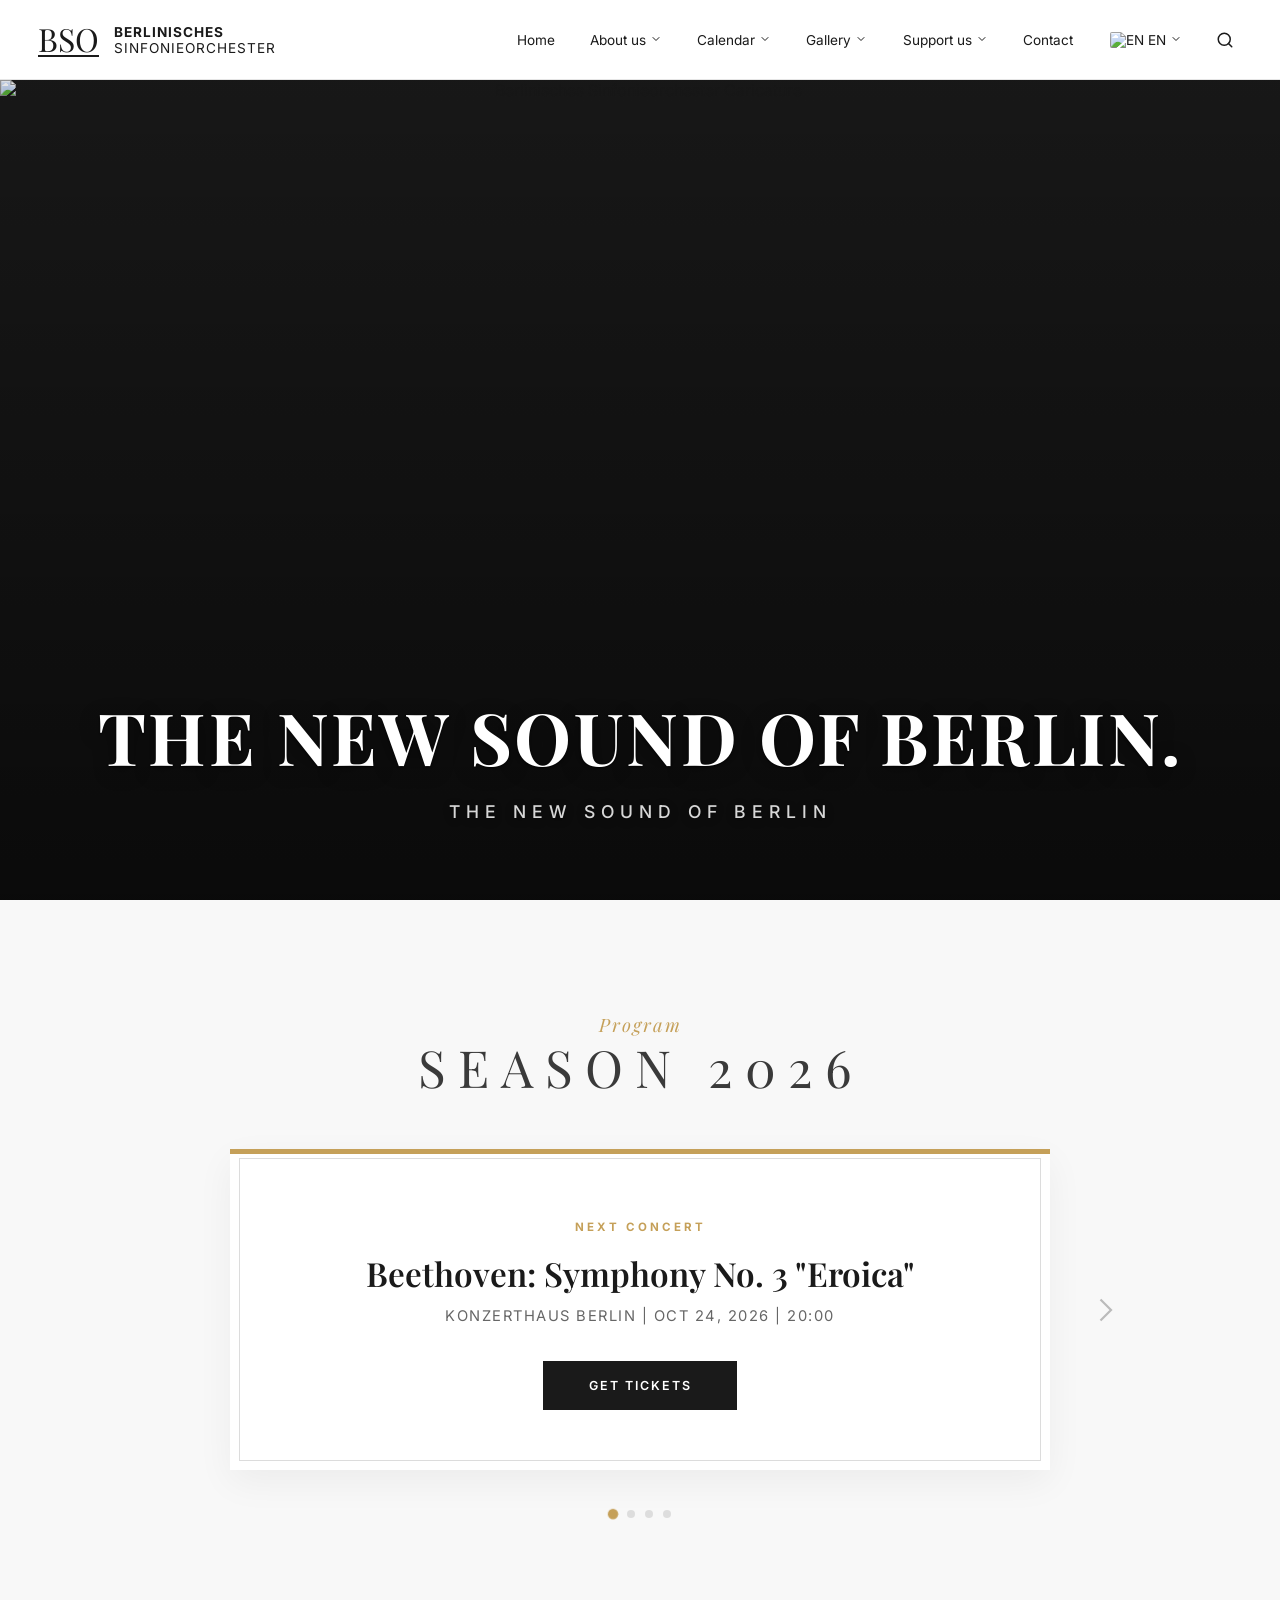
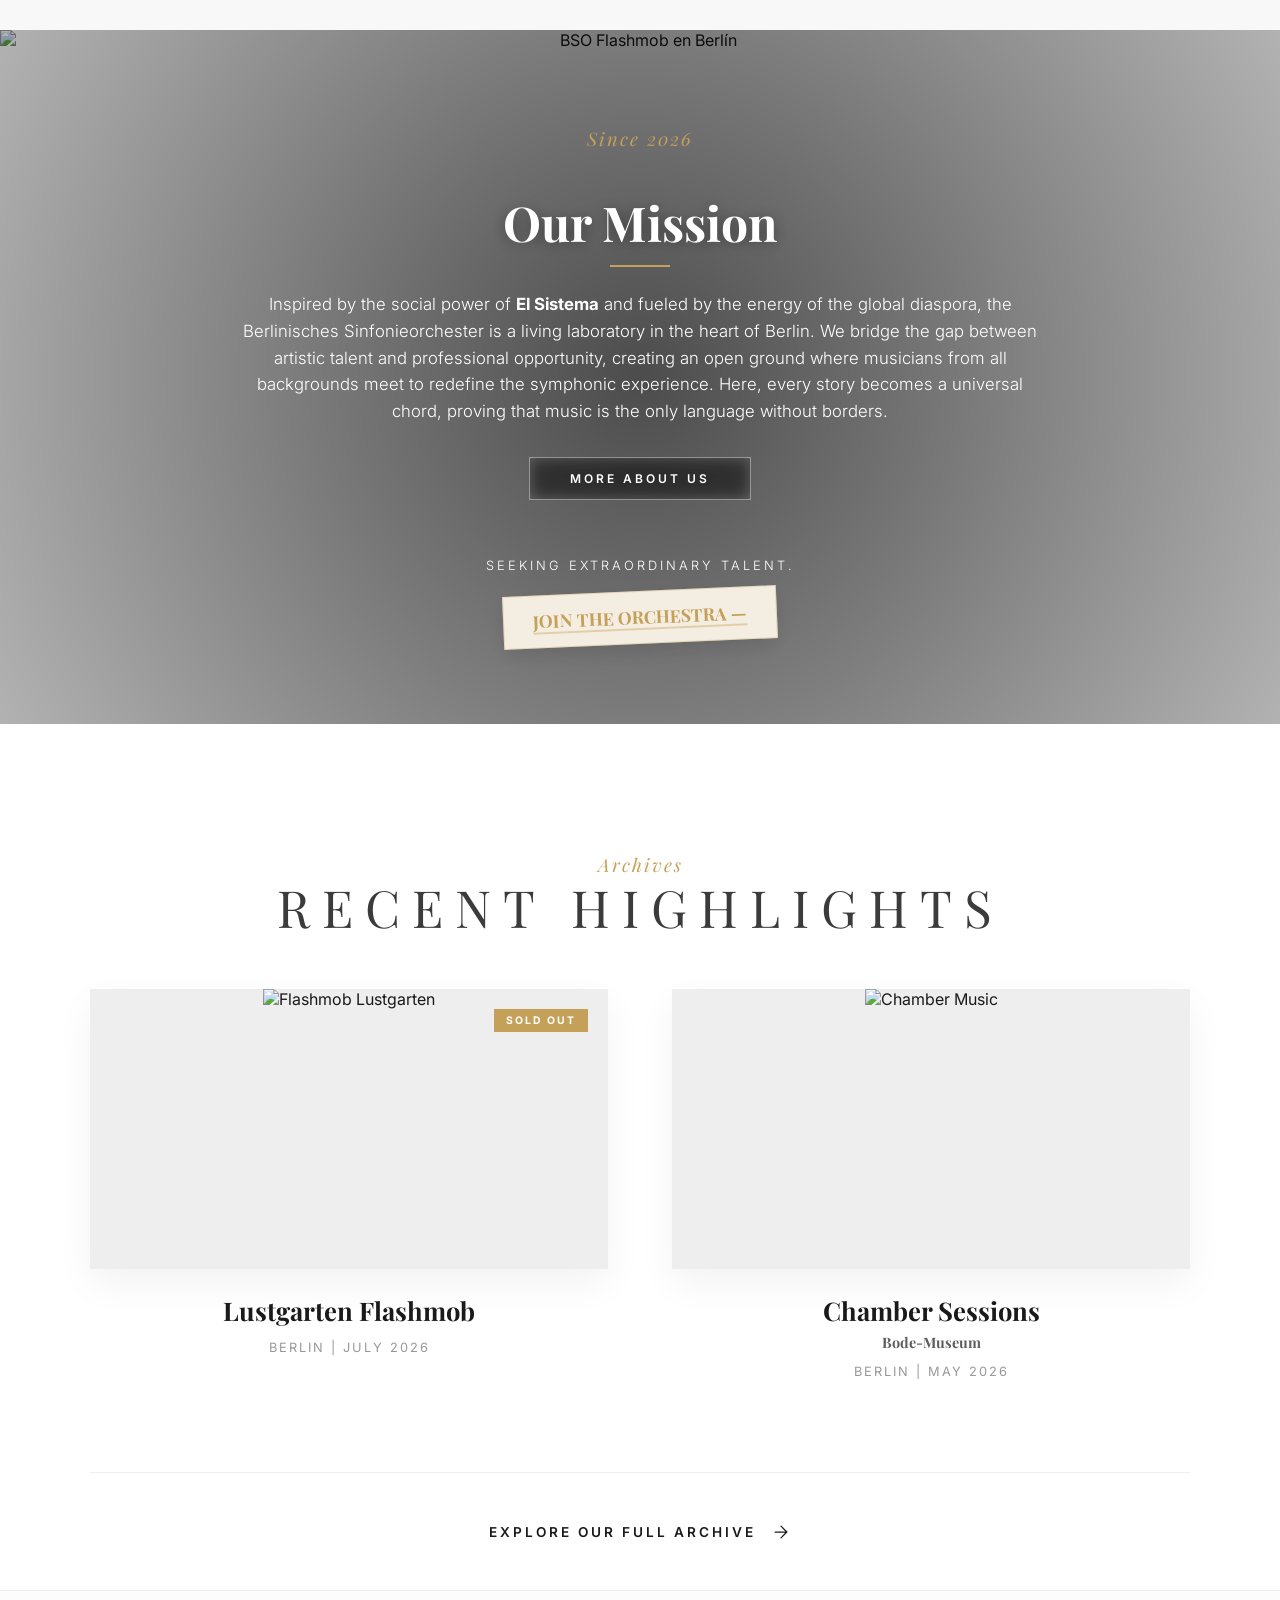
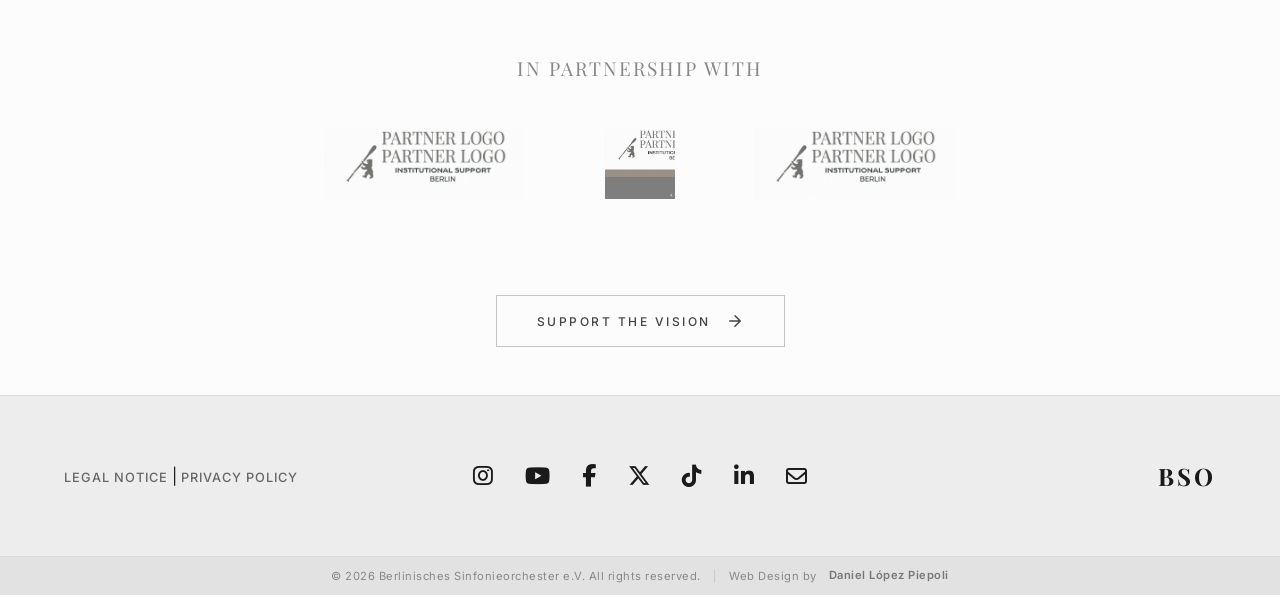
==== commit c10ca5fb: "feat: complete website i18n (DE/EN) and standardize 7-icon footer across all pages" ====
--- a/index.html
+++ b/index.html
@@ -26,22 +26,19 @@
             </a>
         </div>
 
-        <!-- Botón Hamburguesa para Mobile -->
         <button class="mobile-menu-btn" id="mobileMenuBtn" aria-label="Toggle navigation menu">
             <span class="bar"></span>
             <span class="bar"></span>
             <span class="bar"></span>
         </button>
 
-        <!-- Navegación Principal -->
         <nav class="header-right" id="headerNav">
             <ul class="nav-menu">
                 <li><a href="index.html" data-key="home">Home</a></li>
                 
-                <!-- Menú About us -->
                 <li class="dropdown">
-                    <a href="#" data-key="about" class="dropdown-trigger">
-                        About us 
+                    <a href="#" class="dropdown-trigger active-nav">
+                        <span data-key="about">About us</span>
                         <svg class="chevron-icon" viewBox="0 0 24 24" fill="none" xmlns="http://www.w3.org/2000/svg">
                             <path d="M6 9L12 15L18 9" stroke="currentColor" stroke-width="2" stroke-linecap="round" stroke-linejoin="round"/>
                         </svg>
@@ -49,15 +46,14 @@
                     <ul class="dropdown-content">
                         <li><a href="project.html" data-key="project">The project</a></li>
                         <li><a href="musicians.html" data-key="musicians">Musicians</a></li>
-                        <li><a href="director.html" data-key="director">Music Director</a></li>
+                        <li><a href="director.html" class="active-subnav" data-key="director">Music Director</a></li>
                         <li><a href="board.html" data-key="board">Artistic Board</a></li>
                     </ul>
                 </li>
 
-                <!-- Menú Calendar -->
                 <li class="dropdown">
-                    <a href="#" data-key="calendar" class="dropdown-trigger">
-                        Calendar 
+                    <a href="#" class="dropdown-trigger">
+                        <span data-key="calendar">Calendar</span>
                         <svg class="chevron-icon" viewBox="0 0 24 24" fill="none" xmlns="http://www.w3.org/2000/svg">
                             <path d="M6 9L12 15L18 9" stroke="currentColor" stroke-width="2" stroke-linecap="round" stroke-linejoin="round"/>
                         </svg>
@@ -68,10 +64,9 @@
                     </ul>
                 </li>
 
-                <!-- Menú Gallery -->
                 <li class="dropdown">
-                    <a href="#" data-key="gallery" class="dropdown-trigger">
-                        Gallery
+                    <a href="#" class="dropdown-trigger">
+                        <span data-key="gallery">Gallery</span>
                         <svg class="chevron-icon" viewBox="0 0 24 24" fill="none" xmlns="http://www.w3.org/2000/svg">
                             <path d="M6 9L12 15L18 9" stroke="currentColor" stroke-width="2" stroke-linecap="round" stroke-linejoin="round"/>
                         </svg>
@@ -83,10 +78,9 @@
                     </ul>
                 </li>
 
-                <!-- Menú Support us -->
                 <li class="dropdown">
-                    <a href="#" data-key="support" class="dropdown-trigger">
-                        Support us 
+                    <a href="#" class="dropdown-trigger">
+                        <span data-key="support">Support us</span>
                         <svg class="chevron-icon" viewBox="0 0 24 24" fill="none" xmlns="http://www.w3.org/2000/svg">
                             <path d="M6 9L12 15L18 9" stroke="currentColor" stroke-width="2" stroke-linecap="round" stroke-linejoin="round"/>
                         </svg>
@@ -99,7 +93,6 @@
 
                 <li><a href="contact.html" data-key="contact">Contact</a></li>
 
-                <!-- Selector de Idioma (Dropdown) -->
                 <li class="dropdown"> 
                     <a href="#" class="lang-current dropdown-trigger">
                         <img src="https://flagcdn.com/w20/us.png" alt="EN" class="lang-flag">
@@ -109,20 +102,11 @@
                         </svg>
                     </a>
                     <ul class="dropdown-content lang-options">
-                        <li>
-                            <a href="?lang=de">
-                                <img src="https://flagcdn.com/w20/de.png" alt="DE"> Deutsch (DE)
-                            </a>
-                        </li>
-                        <li>
-                            <a href="?lang=en">
-                                <img src="https://flagcdn.com/w20/us.png" alt="EN"> English (EN)
-                            </a>
-                        </li>
-                    </ul>
-                </li>
-
-                <!-- Buscador Live Search -->
+                        <li><a href="?lang=de"><img src="https://flagcdn.com/w20/de.png" alt="DE"> Deutsch (DE)</a></li>
+                        <li><a href="?lang=en"><img src="https://flagcdn.com/w20/us.png" alt="EN"> English (EN)</a></li>
+                    </ul>
+                </li>
+
                 <li class="search-wrapper">
                     <div class="search-container" id="searchContainer">
                         <input type="text" class="search-input" placeholder="Search..." id="searchInput" autocomplete="off">
@@ -156,7 +140,7 @@
 
             <div class="hero-content fade-in">
                 <h1>Berlinisches <br>Sinfonieorchester</h1>
-                <p>The New Sound of Berlin</p>
+                <p data-key="hero-subtitle">The New Sound of Berlin</p>
             </div>
         </div>
 
@@ -164,8 +148,8 @@
         <div class="hero-section hero-event">
             <div class="event-wrapper">
                 <div class="season-header">
-                    <span class="section-tag">Program</span>
-                    <h2 class="season-title">Season 2026</h2>
+                    <span class="section-tag" data-key="program-tag">Program</span>
+                    <h2 class="season-title" data-key="season-title">Season 2026</h2>
                 </div>
                 
                 <div class="event-slider-container">
@@ -175,34 +159,34 @@
 
                     <!-- Tarjeta 1 -->
                     <div class="event-card">
-                        <span class="event-tag">Next Concert</span>
-                        <h2>Beethoven: Symphony No. 3 "Eroica"</h2>
-                        <p>Konzerthaus Berlin | Oct 24, 2026 | 20:00</p>
-                        <a href="program.html?event=1" class="btn-event">Get Tickets</a>
+                        <span class="event-tag" data-key="tag-next-concert">Next Concert</span>
+                        <h2 data-key="concert-1-title">Beethoven: Symphony No. 3 "Eroica"</h2>
+                        <p data-key="concert-1-info">Konzerthaus Berlin | Oct 24, 2026 | 20:00</p>
+                        <a href="program.html?event=1" class="btn-event" data-key="btn-get-tickets">Get Tickets</a>
                     </div>
 
                     <!-- Tarjeta 2 -->
                     <div class="event-card" style="display: none;">
-                        <span class="event-tag">Romantic Series</span>
-                        <h2>Mendelssohn: "Scottish" Symphony No. 3</h2>
-                        <p>Berliner Philharmonie | Nov 15, 2026 | 19:30</p>
-                        <a href="program.html?event=2" class="btn-event">Get Tickets</a>
+                        <span class="event-tag" data-key="tag-romantic-series">Romantic Series</span>
+                        <h2 data-key="concert-2-title">Mendelssohn: "Scottish" Symphony No. 3</h2>
+                        <p data-key="concert-2-info">Berliner Philharmonie | Nov 15, 2026 | 19:30</p>
+                        <a href="program.html?event=2" class="btn-event" data-key="btn-get-tickets">Get Tickets</a>
                     </div>
 
                     <!-- Tarjeta 3 -->
                     <div class="event-card" style="display: none;">
-                        <span class="event-tag">Special Gala</span>
-                        <h2>The Sound of Cinema: Hollywood in Berlin</h2>
-                        <p>Admiralspalast | Dec 05, 2026 | 21:00</p>
-                        <a href="program.html?event=3" class="btn-event">Get Tickets</a>
+                        <span class="event-tag" data-key="tag-special-gala">Special Gala</span>
+                        <h2 data-key="concert-3-title">The Sound of Cinema: Hollywood in Berlin</h2>
+                        <p data-key="concert-3-info">Admiralspalast | Dec 05, 2026 | 21:00</p>
+                        <a href="program.html?event=3" class="btn-event" data-key="btn-get-tickets">Get Tickets</a>
                     </div>
 
                     <!-- Tarjeta 4 (CTA Final) -->
                     <div class="event-card event-card-cta" style="display: none;">
-                        <span class="event-tag">Season 2026</span>
-                        <h2>Complete Repertoire & Dates —</h2>
-                        <p>Discover every performance for this year.</p>
-                        <a href="program.html" class="btn-event">Explore Full Season</a>
+                        <span class="event-tag" data-key="tag-season-cta">Season 2026</span>
+                        <h2 data-key="season-cta-title">Complete Repertoire & Dates —</h2>
+                        <p data-key="season-cta-desc">Discover every performance for this year.</p>
+                        <a href="program.html" class="btn-event" data-key="btn-explore-season">Explore Full Season</a>
                     </div>
 
                     <button class="nav-arrow next-arrow">
@@ -227,17 +211,17 @@
             
             <div class="about-container">
                 <div class="about-content fade-in">
-                    <span class="section-tag">Since 2026</span>
-                    <h2>Our Mission</h2>
+                    <span class="section-tag" data-key="mission-tag">Since 2026</span>
+                    <h2 data-key="mission-title">Our Mission</h2>
                     <div class="short-line"></div>
-                    <p>Inspired by the social power of <strong>El Sistema</strong> and fueled by the energy of the global diaspora, the Berlinisches Sinfonieorchester is a living laboratory in the heart of Berlin. We bridge the gap between artistic talent and professional opportunity, creating an open ground where musicians from all backgrounds meet to redefine the symphonic experience. Here, every story becomes a universal chord, proving that music is the only language without borders.</p>
-                    <a href="project.html" class="btn-ghost">More About Us</a>
+                    <p data-key="mission-desc">Inspired by the social power of <strong>El Sistema</strong> and fueled by the energy of the global diaspora, the Berlinisches Sinfonieorchester is a living laboratory in the heart of Berlin. We bridge the gap between artistic talent and professional opportunity, creating an open ground where musicians from all backgrounds meet to redefine the symphonic experience. Here, every story becomes a universal chord, proving that music is the only language without borders.</p>
+                    <a href="project.html" class="btn-ghost" data-key="btn-more-about">More About Us</a>
 
                     <!-- Recruitment Mini-Section -->
                     <div class="v2-recruitment-container">
-                        <p class="v2-prelude-text">Seeking extraordinary talent.</p>
+                        <p class="v2-prelude-text" data-key="recruitment-prelude">Seeking extraordinary talent.</p>
                         <div class="v2-join-badge">
-                            <a href="contact.html?topic=join" class="v2-badge-link">
+                            <a href="contact.html?topic=join" class="v2-badge-link" data-key="btn-join-orchestra">
                                 Join the Orchestra —
                             </a>
                         </div>
@@ -250,19 +234,19 @@
         <div class="hero-section hero-highlights">
             <div class="highlights-container">
                 <div class="season-header">
-                    <span class="section-tag">Archives</span>
-                    <h2 class="season-title">Recent Highlights</h2>
+                    <span class="section-tag" data-key="archives-tag">Archives</span>
+                    <h2 class="season-title" data-key="highlights-title">Recent Highlights</h2>
                 </div>
 
                 <div class="highlights-grid">
                     <div class="highlight-item">
                         <div class="highlight-img-wrapper">
                             <img src="assets/images/past-concert-horiz.png" alt="Flashmob Lustgarten">
-                            <div class="highlight-badge">Sold Out</div>
+                            <div class="highlight-badge" data-key="badge-sold-out">Sold Out</div>
                         </div>
                         <div class="highlight-info">
-                            <h4>Lustgarten Flashmob</h4>
-                            <p>Berlin | July 2026</p>
+                            <h4 data-key="highlight-1-title">Lustgarten Flashmob</h4>
+                            <p data-key="highlight-1-info">Berlin | July 2026</p>
                         </div>
                     </div>
 
@@ -271,16 +255,16 @@
                             <img src="assets/images/past-concert-horiz.png" alt="Chamber Music">
                         </div>
                         <div class="highlight-info">
-                            <h4>Chamber Sessions</h4>
+                            <h4 data-key="highlight-2-title">Chamber Sessions</h4>
                             <h4 style="font-size: 0.9rem; opacity: 0.7; margin-top: 0.2rem;">Bode-Museum</h4>
-                            <p>Berlin | May 2026</p>
+                            <p data-key="highlight-2-info">Berlin | May 2026</p>
                         </div>
                     </div>
                 </div>
 
                 <div class="view-more-container">
                     <a href="past-concerts.html" class="view-more-link">
-                        <span>Explore our full archive</span>
+                        <span data-key="archive-explore-link">Explore our full archive</span>
                         <svg class="arrow-icon" viewBox="0 0 24 24" fill="none" xmlns="http://www.w3.org/2000/svg">
                             <path d="M5 12H19M19 12L12 5M19 12L12 19" stroke="currentColor" stroke-width="1.5" stroke-linecap="round" stroke-linejoin="round"/>
                         </svg>
@@ -303,7 +287,7 @@
                 <img src="assets/logos-partners/partner-placeholder-horiz.png" alt="Partner 3">
             </div>
 
-            <a href="support-vision.html" class="view-more-partners btn-partners-ghost" data-key="all-partners">
+            <a href="support-vision.html" class="view-more-partners btn-partners-ghost">
                 <span data-key="support-vision">Support the vision</span>
                 <svg class="arrow-icon" viewBox="0 0 24 24" fill="none" xmlns="http://www.w3.org/2000/svg">
                     <path d="M5 12H19M19 12L12 5M19 12L12 19" stroke="currentColor" stroke-width="2" stroke-linecap="round" stroke-linejoin="round"/>
@@ -325,17 +309,23 @@
 
             <div class="footer-center">
                 <div class="social-links">
-                    <a href="#" target="_blank" rel="noopener noreferrer" class="social-icon" aria-label="Follow us on Instagram">
+                    <a href="https://www.instagram.com/berlinischesorchester/" target="_blank" rel="noopener noreferrer" class="social-icon" aria-label="Follow us on Instagram">
                         <i class="fa-brands fa-instagram"></i>
                     </a>
-                    <a href="#" target="_blank" rel="noopener noreferrer" class="social-icon" aria-label="Follow us on YouTube">
+                    <a href="https://www.youtube.com/@berlinischesorchester" target="_blank" rel="noopener noreferrer" class="social-icon" aria-label="Follow us on YouTube">
                         <i class="fa-brands fa-youtube"></i>
                     </a>
-                    <a href="#" target="_blank" rel="noopener noreferrer" class="social-icon" aria-label="Follow us on Facebook">
+                    <a href="https://www.facebook.com/berlinischesorchester/" target="_blank" rel="noopener noreferrer" class="social-icon" aria-label="Follow us on Facebook">
                         <i class="fa-brands fa-facebook-f"></i>
                     </a>
-                    <a href="#" target="_blank" rel="noopener noreferrer" class="social-icon" aria-label="Follow us on X">
+                    <a href="https://x.com/berlinischesorc" target="_blank" rel="noopener noreferrer" class="social-icon" aria-label="Follow us on X">
                         <i class="fa-brands fa-x-twitter"></i>
+                    </a>
+                    <a href="https://www.tiktok.com/@berlinischesorchester" target="_blank" rel="noopener noreferrer" class="social-icon" aria-label="Follow us on TikTok">
+                        <i class="fa-brands fa-tiktok"></i>
+                    </a>
+                    <a href="https://www.linkedin.com/company/berlinischesorchester/" target="_blank" rel="noopener noreferrer" class="social-icon" aria-label="Follow us on LinkedIn">
+                        <i class="fa-brands fa-linkedin-in"></i>
                     </a>
                     <a href="mailto:info@berlinisches-sinfonieorchester.de" class="social-icon" aria-label="Send us an email">
                         <i class="fa-regular fa-envelope"></i>
@@ -352,10 +342,10 @@
 
         <div class="footer-bottom">
             <p>
-                &copy; 2026 Berlinisches Sinfonieorchester e.V. All rights reserved.
+                <span data-key="footer-copyright">&copy; 2026 Berlinisches Sinfonieorchester e.V. All rights reserved.</span>
                 <span class="sep">|</span> 
-                Web Design by 
-                <a href="https://danielopezpiepoli.com" target="_blank" class="designer-name">Daniel López Piepoli</a>
+                <span data-key="footer-designer-credit">Web Design by</span> 
+                <a href="https://github.com/danielopezpiepoli" target="_blank" class="designer-name">Daniel López Piepoli</a>
             </p>
         </div>
     </footer>
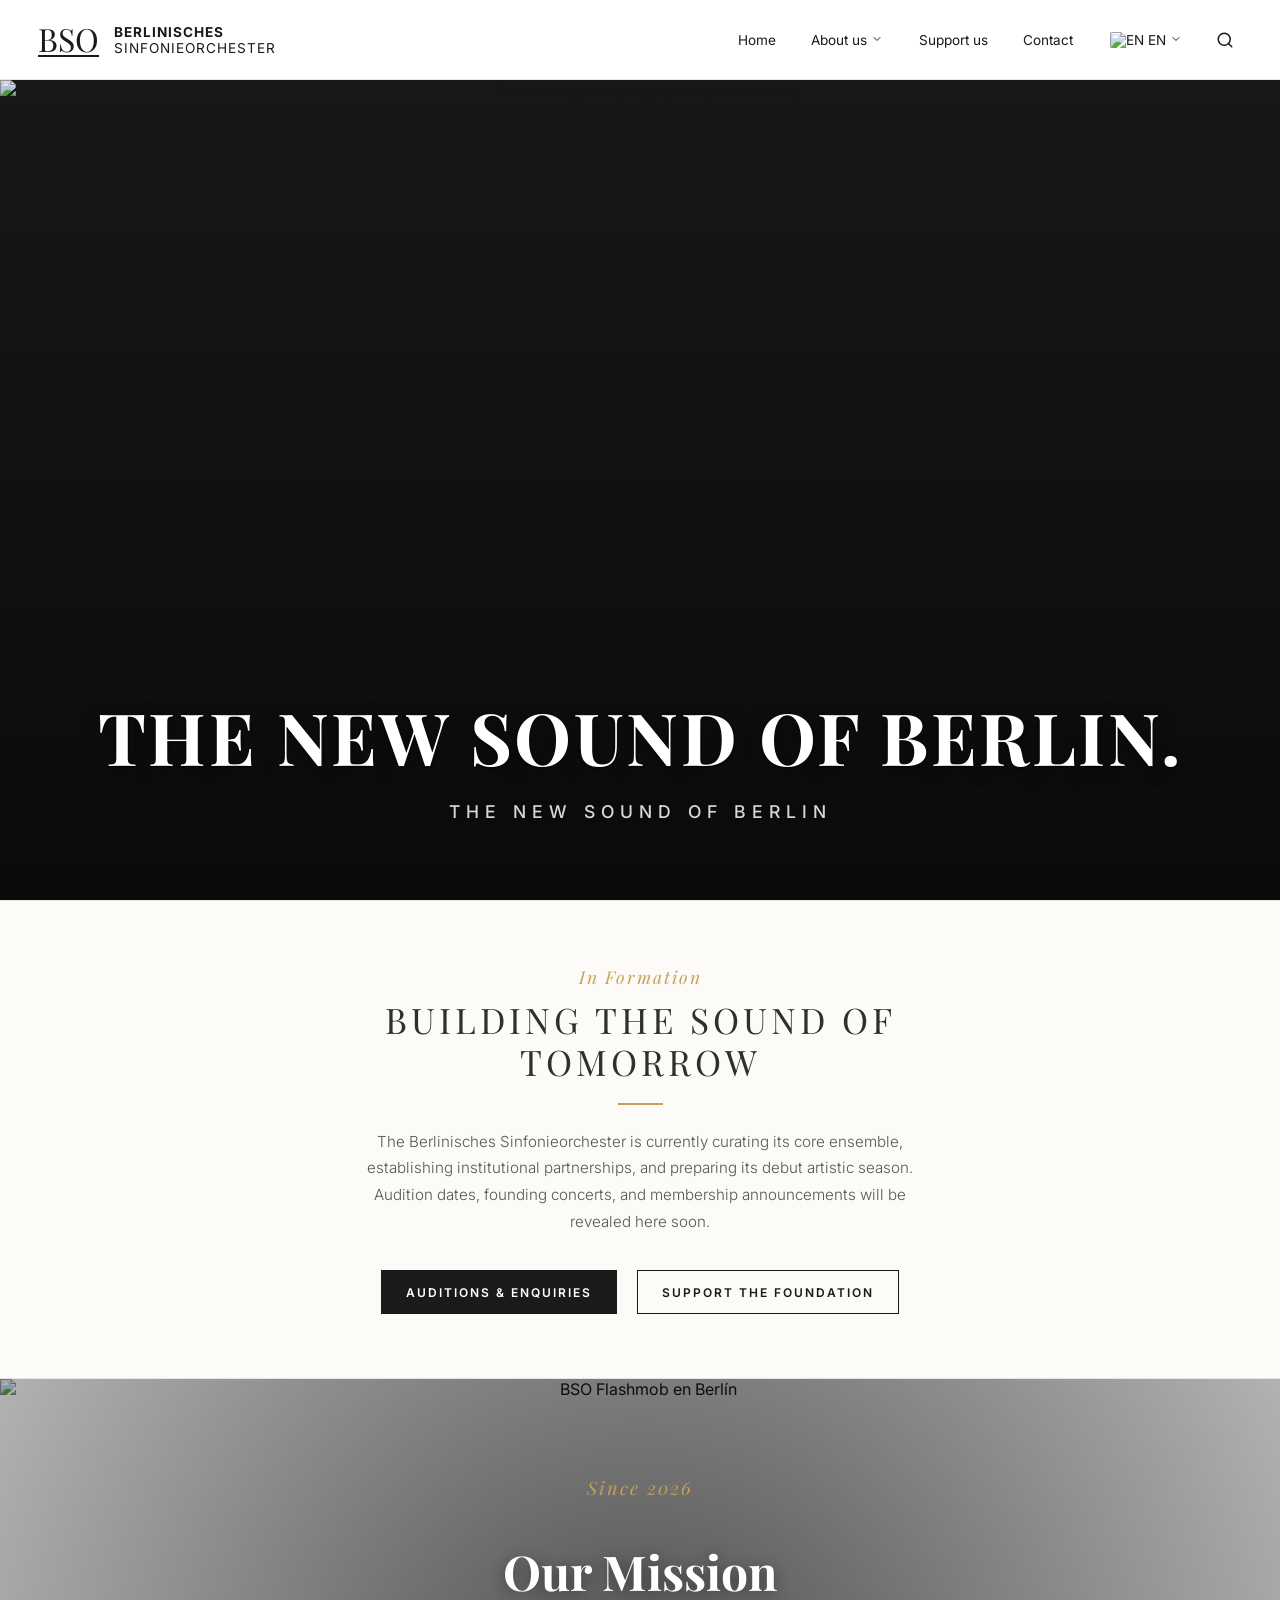
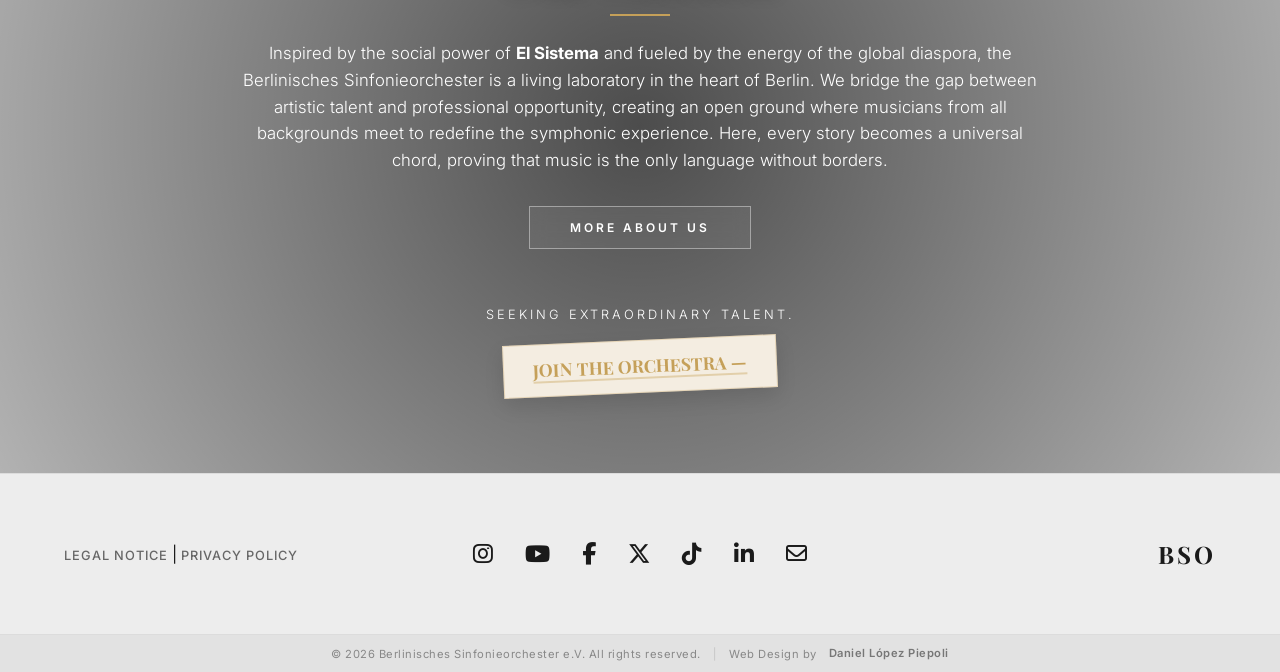
==== commit e829ebe8: "feat: present institutional in-formation layout and streamline public navigation" ====
--- a/index.html
+++ b/index.html
@@ -37,7 +37,7 @@
                 <li><a href="index.html" data-key="home">Home</a></li>
                 
                 <li class="dropdown">
-                    <a href="#" class="dropdown-trigger active-nav">
+                    <a href="#" class="dropdown-trigger">
                         <span data-key="about">About us</span>
                         <svg class="chevron-icon" viewBox="0 0 24 24" fill="none" xmlns="http://www.w3.org/2000/svg">
                             <path d="M6 9L12 15L18 9" stroke="currentColor" stroke-width="2" stroke-linecap="round" stroke-linejoin="round"/>
@@ -45,12 +45,13 @@
                     </a>
                     <ul class="dropdown-content">
                         <li><a href="project.html" data-key="project">The project</a></li>
-                        <li><a href="musicians.html" data-key="musicians">Musicians</a></li>
-                        <li><a href="director.html" class="active-subnav" data-key="director">Music Director</a></li>
+                        <!--<li><a href="musicians.html" data-key="musicians">Musicians</a></li>-->
+                        <li><a href="director.html" data-key="director">Music Director</a></li>
                         <li><a href="board.html" data-key="board">Artistic Board</a></li>
                     </ul>
                 </li>
-
+                
+                <!-- DESCOMENTAR CUANDO SE VAYA A USAR
                 <li class="dropdown">
                     <a href="#" class="dropdown-trigger">
                         <span data-key="calendar">Calendar</span>
@@ -63,7 +64,9 @@
                         <li><a href="past-concerts.html" data-key="past">Past concerts</a></li>
                     </ul>
                 </li>
-
+                -->
+
+                <!-- DESCOMENTAR CUANDO SE VAYA A USAR
                 <li class="dropdown">
                     <a href="#" class="dropdown-trigger">
                         <span data-key="gallery">Gallery</span>
@@ -77,7 +80,9 @@
                         <li><a href="photos.html" data-key="photos">Photos</a></li>
                     </ul>
                 </li>
-
+                -->
+
+                <!-- DESCOMENTAR CUANDO SE VAYA A USAR
                 <li class="dropdown">
                     <a href="#" class="dropdown-trigger">
                         <span data-key="support">Support us</span>
@@ -90,6 +95,9 @@
                         <li><a href="support-vision.html" data-key="membership">Support the Vision</a></li>
                     </ul>
                 </li>
+                -->
+                <!-- TEMPORAL: "Support Us" (solo mientras no se use el partners.html - Eliminar y usar el dropdown menu cuando ya se usen ambas páginas) -->
+                <li><a href="support-vision.html" data-key="support">Support us</a></li>
 
                 <li><a href="contact.html" data-key="contact">Contact</a></li>
 
@@ -145,6 +153,7 @@
         </div>
 
         <!-- 2. SLIDER DE CONCIERTOS (SEASON 2026) -->
+        <!-- DESCOMENTAR CUANDO SE VAYA A USAR
         <div class="hero-section hero-event">
             <div class="event-wrapper">
                 <div class="season-header">
@@ -156,32 +165,40 @@
                     <button class="nav-arrow prev-arrow" style="visibility: hidden;">
                         <svg viewBox="0 0 24 24" fill="none" stroke="currentColor" stroke-width="1.5"><path d="M15 19l-7-7 7-7"/></svg>
                     </button>
+                -->
 
                     <!-- Tarjeta 1 -->
+                    <!--
                     <div class="event-card">
                         <span class="event-tag" data-key="tag-next-concert">Next Concert</span>
                         <h2 data-key="concert-1-title">Beethoven: Symphony No. 3 "Eroica"</h2>
                         <p data-key="concert-1-info">Konzerthaus Berlin | Oct 24, 2026 | 20:00</p>
                         <a href="program.html?event=1" class="btn-event" data-key="btn-get-tickets">Get Tickets</a>
                     </div>
+                    -->
 
                     <!-- Tarjeta 2 -->
+                    <!--
                     <div class="event-card" style="display: none;">
                         <span class="event-tag" data-key="tag-romantic-series">Romantic Series</span>
                         <h2 data-key="concert-2-title">Mendelssohn: "Scottish" Symphony No. 3</h2>
                         <p data-key="concert-2-info">Berliner Philharmonie | Nov 15, 2026 | 19:30</p>
                         <a href="program.html?event=2" class="btn-event" data-key="btn-get-tickets">Get Tickets</a>
                     </div>
+                    -->
 
                     <!-- Tarjeta 3 -->
+                    <!--
                     <div class="event-card" style="display: none;">
                         <span class="event-tag" data-key="tag-special-gala">Special Gala</span>
                         <h2 data-key="concert-3-title">The Sound of Cinema: Hollywood in Berlin</h2>
                         <p data-key="concert-3-info">Admiralspalast | Dec 05, 2026 | 21:00</p>
                         <a href="program.html?event=3" class="btn-event" data-key="btn-get-tickets">Get Tickets</a>
                     </div>
+                    -->
 
                     <!-- Tarjeta 4 (CTA Final) -->
+                    <!--
                     <div class="event-card event-card-cta" style="display: none;">
                         <span class="event-tag" data-key="tag-season-cta">Season 2026</span>
                         <h2 data-key="season-cta-title">Complete Repertoire & Dates —</h2>
@@ -202,6 +219,131 @@
                 </div>
             </div>
         </div>
+        -->
+
+        <!-- SECCIÓN TEMPORAL "Coming soon": PARA MOSTRAR LA PÁGINA WEB (antes de tener calendario y demás secciones) -->
+        <!-- =========================================
+            BUILDING THE ENSEMBLE / ANNOUNCEMENT
+            ========================================= -->
+        <style>
+            /* Estilos contenidos exclusivamente para este bloque temporal */
+            .ensemble-announcement-section {
+                background-color: #fdfbf7; /* Tono marfil institucional idéntico a las secciones editoriales */
+                padding: 4rem 1.5rem;
+                border-top: 1px solid var(--border-color);
+                border-bottom: 1px solid var(--border-color);
+                text-align: center;
+                box-sizing: border-box;
+            }
+            .ensemble-announcement-card {
+                max-width: 650px;
+                margin: 0 auto;
+            }
+            .ensemble-announcement-section .section-tag {
+                font-family: 'Playfair Display', serif;
+                font-style: italic;
+                font-size: 1.1rem;
+                color: var(--gold);
+                letter-spacing: 2px;
+                text-transform: none;
+                font-weight: 400;
+                margin-bottom: 0.3rem;
+                display: inline-block;
+            }
+            .ensemble-announcement-title {
+                font-family: 'Playfair Display', serif;
+                font-size: clamp(1.8rem, 3vw, 2.2rem);
+                text-transform: uppercase;
+                letter-spacing: 4px;
+                color: var(--black);
+                line-height: 1.2;
+                margin: 0.4rem 0 0.8rem;
+                font-weight: 400;
+                opacity: 0.9;
+            }
+            .ensemble-announcement-section .short-line {
+                width: 45px;
+                height: 2px;
+                background: var(--gold);
+                margin: 1.2rem auto 1.5rem;
+            }
+            .ensemble-announcement-text {
+                font-family: 'Inter', sans-serif;
+                font-size: 0.95rem;
+                line-height: 1.75;
+                color: #555555;
+                font-weight: 300;
+                margin: 0 auto 2.2rem;
+                max-width: 580px;
+            }
+            .ensemble-announcement-cta {
+                display: flex;
+                gap: 1.2rem;
+                justify-content: center;
+                align-items: center;
+                flex-wrap: wrap;
+            }
+            /* Estructura común de los botones basada en tus clases base */
+            .btn-announcement {
+                display: inline-flex;
+                align-items: center;
+                justify-content: center;
+                height: 44px;
+                min-width: 210px;
+                padding: 0 1.5rem;
+                text-decoration: none;
+                text-transform: uppercase;
+                letter-spacing: 2px;
+                font-size: 0.75rem;
+                font-weight: 600;
+                box-sizing: border-box;
+                border-radius: 0;
+                transition: all 0.3s ease;
+            }
+            /* Botón 1: negro que pasa a dorado con elevación y resplandor (igual que .btn-event) */
+            .btn-announcement-gold {
+                background-color: var(--black);
+                color: var(--white);
+                border: 1px solid var(--black);
+            }
+            .btn-announcement-gold:hover {
+                background-color: var(--gold);
+                border-color: var(--gold);
+                color: var(--white);
+                transform: translateY(-2px);
+                box-shadow: 0 6px 20px rgba(197, 160, 89, 0.25);
+            }
+            /* Botón 2: contorno negro que invierte a fondo negro (igual que .btn-ticket-ghost) */
+            .btn-announcement-outline {
+                background-color: transparent;
+                color: var(--black);
+                border: 1px solid var(--black);
+            }
+            .btn-announcement-outline:hover {
+                background-color: var(--black);
+                color: var(--white);
+                transform: translateY(-2px);
+                box-shadow: 0 6px 15px rgba(0, 0, 0, 0.1);
+            }
+        </style>
+
+        <div class="ensemble-announcement-section">
+            <div class="ensemble-announcement-card">
+                <span class="section-tag" data-key="ensemble-phase-tag">In Formation</span>
+                <h2 class="ensemble-announcement-title" data-key="ensemble-phase-title">Building the Sound of Tomorrow</h2>
+                <div class="short-line"></div>
+                
+                <p class="ensemble-announcement-text" data-key="ensemble-phase-desc">
+                    The Berlinisches Sinfonieorchester is currently curating its core ensemble, establishing institutional partnerships, and preparing its debut artistic season. Audition dates, founding concerts, and membership announcements will be revealed here soon.
+                </p>
+
+                <div class="ensemble-announcement-cta">
+                    <a href="contact.html?topic=join" class="btn-announcement btn-announcement-gold" data-key="btn-auditions-inquire">Auditions & Enquiries</a>
+                    <a href="support-vision.html" class="btn-announcement btn-announcement-outline" data-key="btn-support-foundation">Support the Foundation</a>
+                </div>
+            </div>
+        </div>
+        <!-- FIN DE LA SECCIÓN TEMPORAL: Borrar después del primer concierto -->
 
         <!-- 3. ABOUT / MISSION SECTION -->
         <div class="hero-section hero-about" id="project-teaser">
@@ -231,6 +373,7 @@
         </div>
 
         <!-- 4. HIGHLIGHTS & ARCHIVE -->
+        <!-- DESCOMENTAR CUANDO SE VAYA A USAR
         <div class="hero-section hero-highlights">
             <div class="highlights-container">
                 <div class="season-header">
@@ -272,12 +415,14 @@
                 </div>
             </div>
         </div>
+        -->
 
     </section>
 
     <!-- =========================================
          PARTNERS (PRE-FOOTER)
          ========================================= -->
+    <!-- DESCOMENTAR CUANDO SE VAYA A USAR
     <section class="partners-strip">
         <div class="partners-container">
             <h2 data-key="supported-by">In partnership with</h2>
@@ -295,6 +440,7 @@
             </a>
         </div>
     </section>
+    -->
 
     <!-- =========================================
          FOOTER & SUB-FOOTER
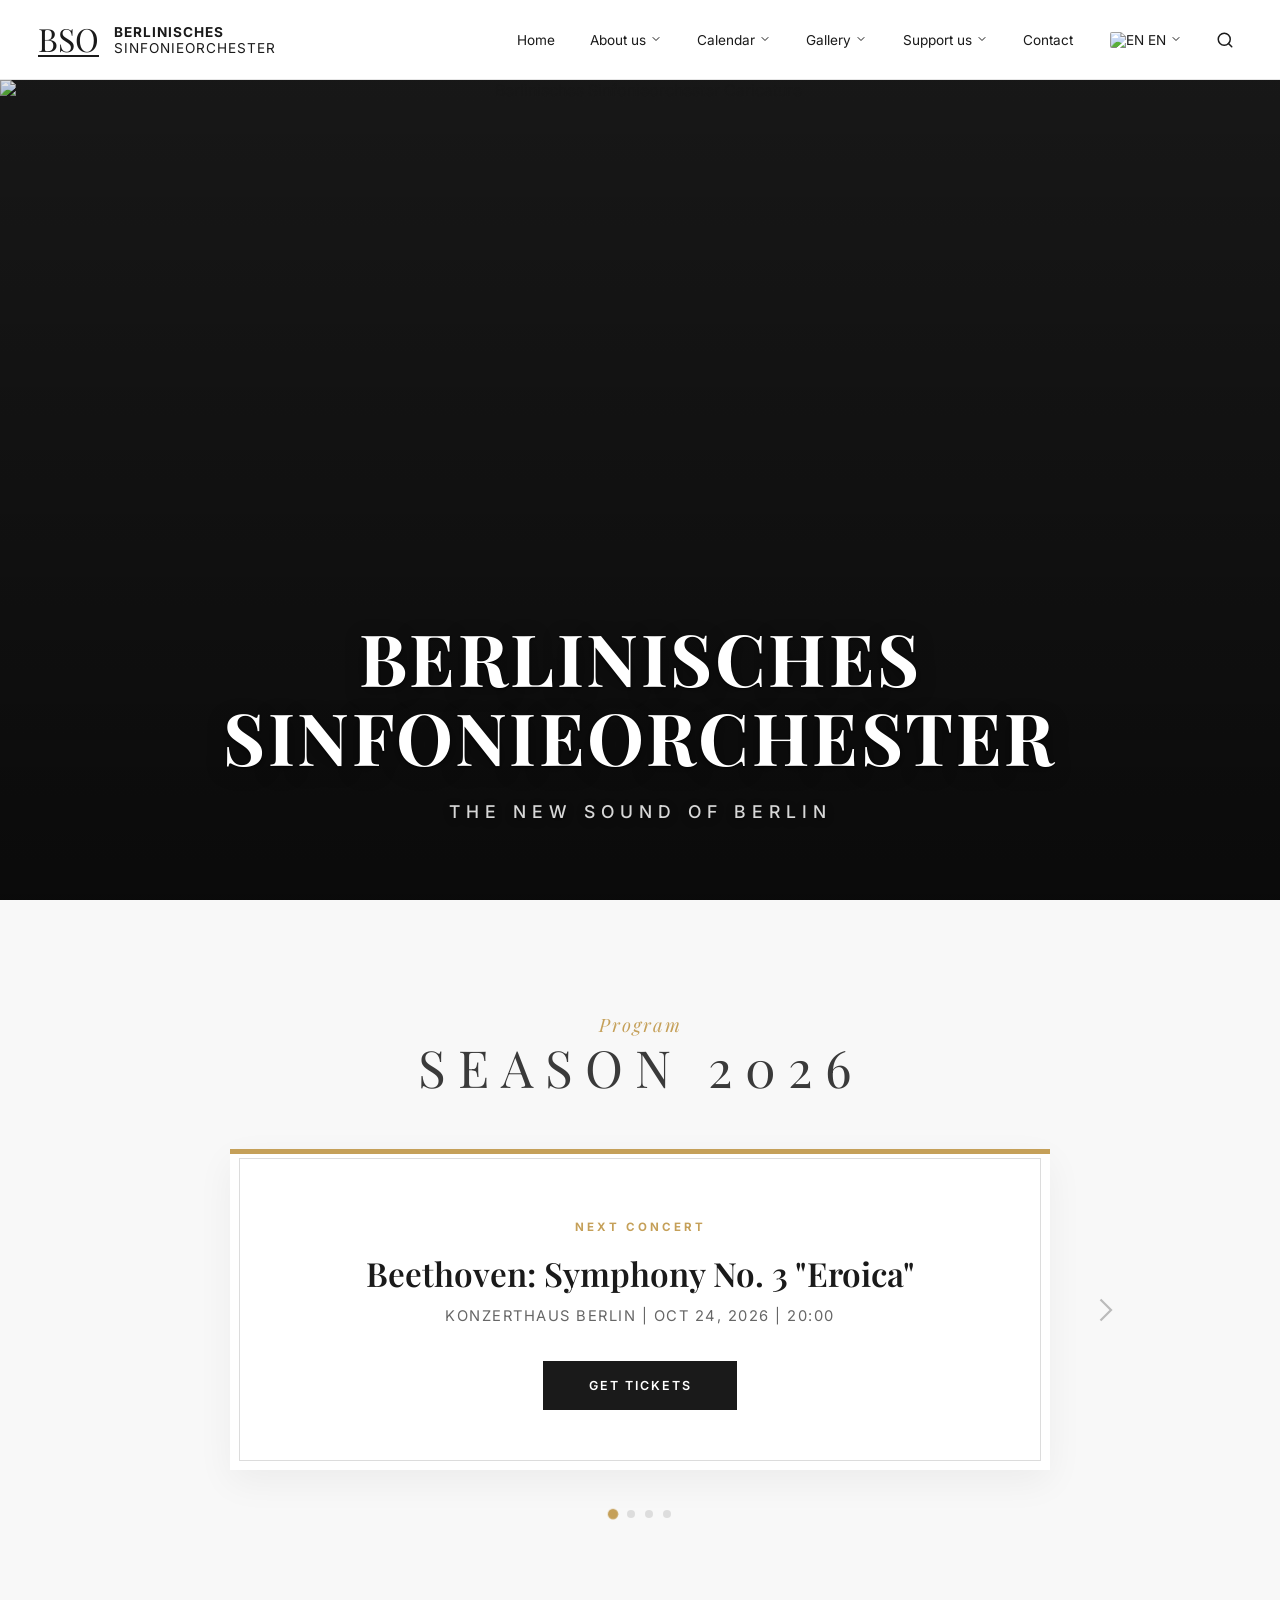
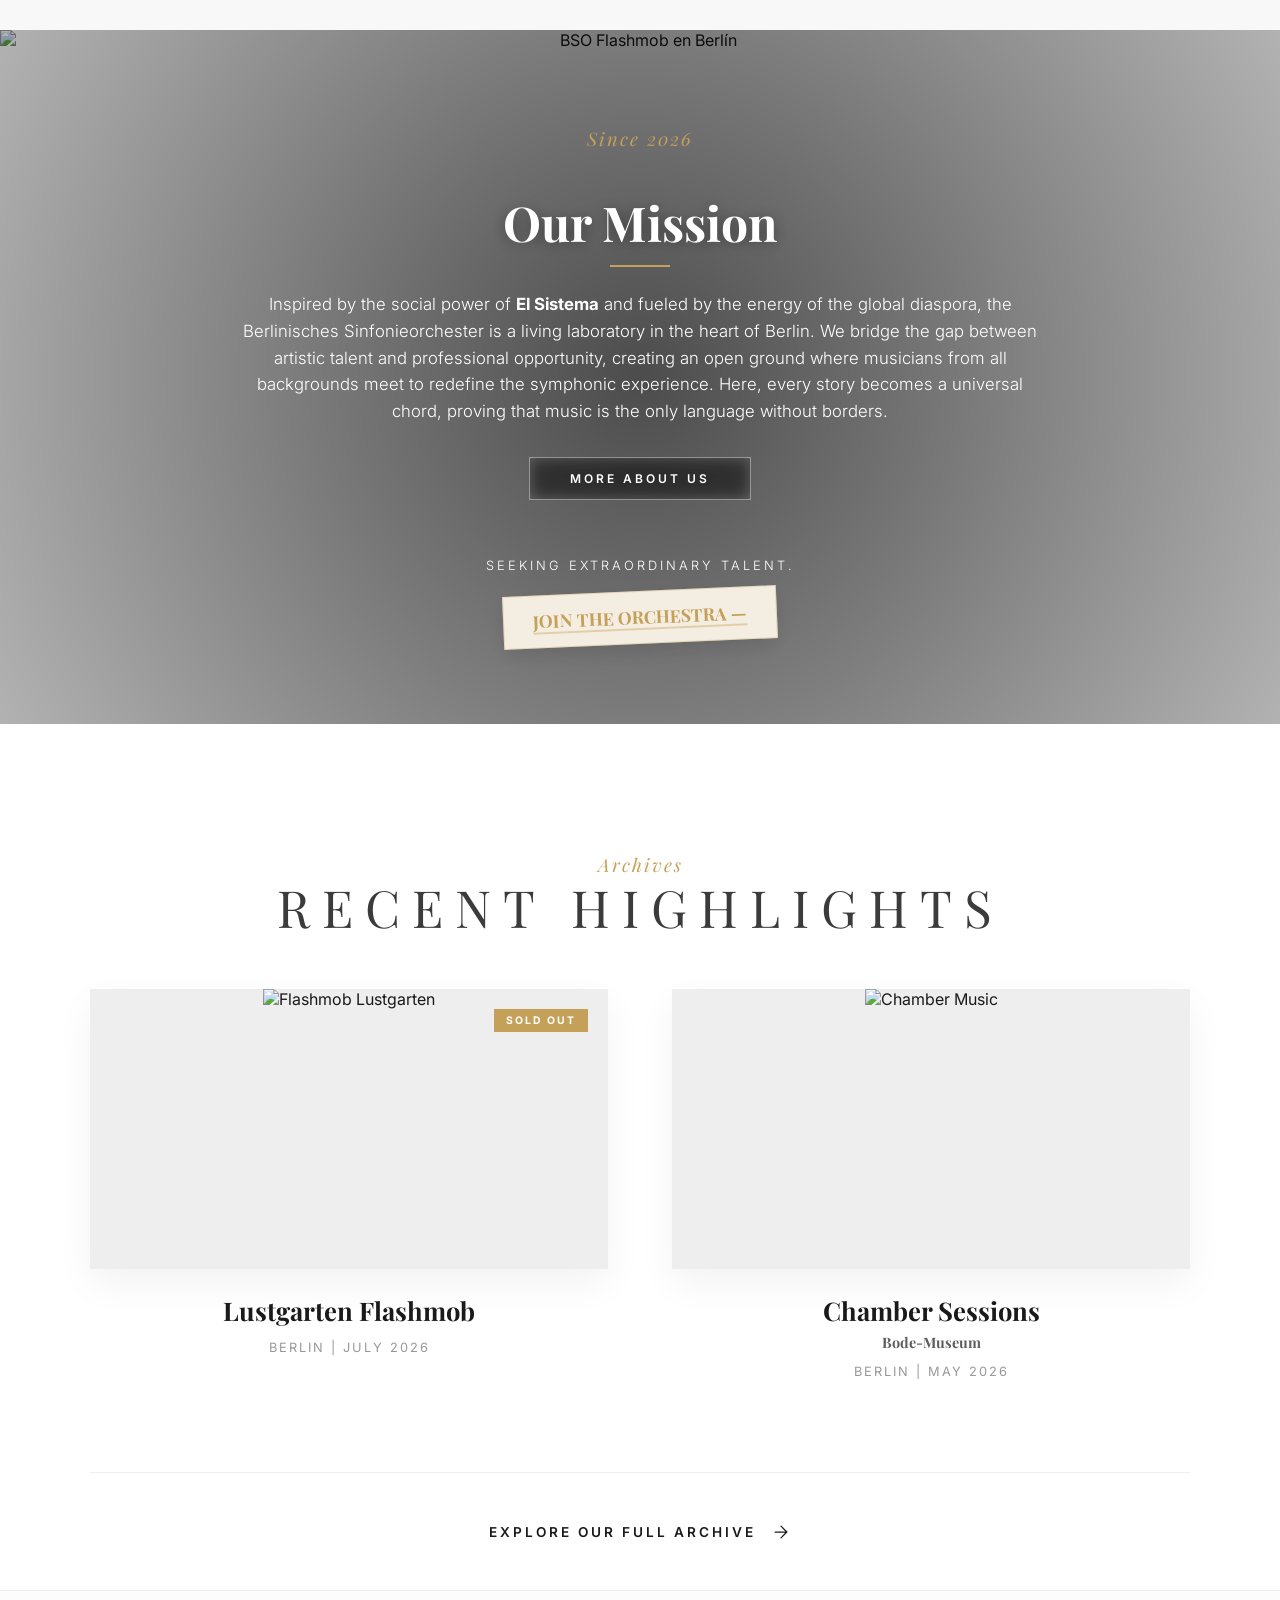
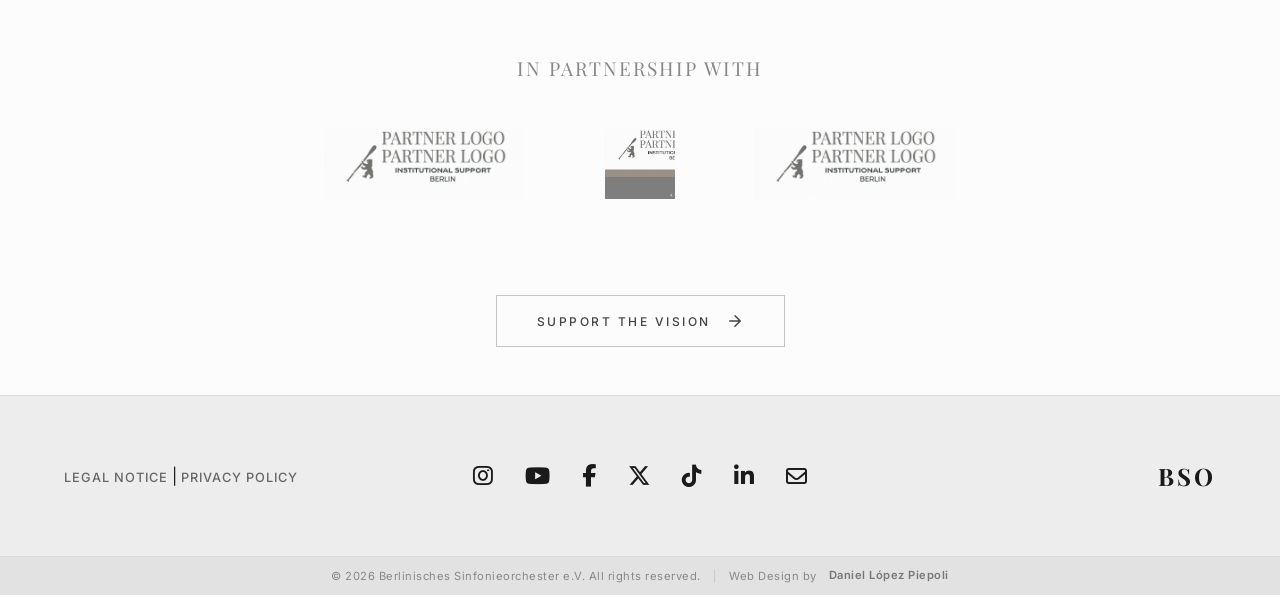
==== commit e1392286: "Update favicon and hero text" ====
--- a/index.html
+++ b/index.html
@@ -4,6 +4,7 @@
     <meta charset="UTF-8">
     <meta name="viewport" content="width=device-width, initial-scale=1.0">
     <title>Berlinisches Sinfonieorchester</title>
+    <link rel="icon" type="image/svg+xml" href="favicon.svg">
     <link rel="stylesheet" href="https://cdnjs.cloudflare.com/ajax/libs/font-awesome/6.5.1/css/all.min.css">
     <link rel="stylesheet" href="style.css">
     <link href="https://fonts.googleapis.com/css2?family=Inter:wght@300;400;500;600;700&family=Playfair+Display:ital,wght@0,400;0,500;0,600;0,700;1,400&display=swap" rel="stylesheet">
@@ -37,7 +38,7 @@
                 <li><a href="index.html" data-key="home">Home</a></li>
                 
                 <li class="dropdown">
-                    <a href="#" class="dropdown-trigger">
+                    <a href="#" class="dropdown-trigger active-nav">
                         <span data-key="about">About us</span>
                         <svg class="chevron-icon" viewBox="0 0 24 24" fill="none" xmlns="http://www.w3.org/2000/svg">
                             <path d="M6 9L12 15L18 9" stroke="currentColor" stroke-width="2" stroke-linecap="round" stroke-linejoin="round"/>
@@ -45,13 +46,12 @@
                     </a>
                     <ul class="dropdown-content">
                         <li><a href="project.html" data-key="project">The project</a></li>
-                        <!--<li><a href="musicians.html" data-key="musicians">Musicians</a></li>-->
-                        <li><a href="director.html" data-key="director">Music Director</a></li>
+                        <li><a href="musicians.html" data-key="musicians">Musicians</a></li>
+                        <li><a href="director.html" class="active-subnav" data-key="director">Music Director</a></li>
                         <li><a href="board.html" data-key="board">Artistic Board</a></li>
                     </ul>
                 </li>
-                
-                <!-- DESCOMENTAR CUANDO SE VAYA A USAR
+
                 <li class="dropdown">
                     <a href="#" class="dropdown-trigger">
                         <span data-key="calendar">Calendar</span>
@@ -64,9 +64,7 @@
                         <li><a href="past-concerts.html" data-key="past">Past concerts</a></li>
                     </ul>
                 </li>
-                -->
-
-                <!-- DESCOMENTAR CUANDO SE VAYA A USAR
+
                 <li class="dropdown">
                     <a href="#" class="dropdown-trigger">
                         <span data-key="gallery">Gallery</span>
@@ -80,9 +78,7 @@
                         <li><a href="photos.html" data-key="photos">Photos</a></li>
                     </ul>
                 </li>
-                -->
-
-                <!-- DESCOMENTAR CUANDO SE VAYA A USAR
+
                 <li class="dropdown">
                     <a href="#" class="dropdown-trigger">
                         <span data-key="support">Support us</span>
@@ -95,9 +91,6 @@
                         <li><a href="support-vision.html" data-key="membership">Support the Vision</a></li>
                     </ul>
                 </li>
-                -->
-                <!-- TEMPORAL: "Support Us" (solo mientras no se use el partners.html - Eliminar y usar el dropdown menu cuando ya se usen ambas páginas) -->
-                <li><a href="support-vision.html" data-key="support">Support us</a></li>
 
                 <li><a href="contact.html" data-key="contact">Contact</a></li>
 
@@ -153,7 +146,6 @@
         </div>
 
         <!-- 2. SLIDER DE CONCIERTOS (SEASON 2026) -->
-        <!-- DESCOMENTAR CUANDO SE VAYA A USAR
         <div class="hero-section hero-event">
             <div class="event-wrapper">
                 <div class="season-header">
@@ -165,40 +157,32 @@
                     <button class="nav-arrow prev-arrow" style="visibility: hidden;">
                         <svg viewBox="0 0 24 24" fill="none" stroke="currentColor" stroke-width="1.5"><path d="M15 19l-7-7 7-7"/></svg>
                     </button>
-                -->
 
                     <!-- Tarjeta 1 -->
-                    <!--
                     <div class="event-card">
                         <span class="event-tag" data-key="tag-next-concert">Next Concert</span>
                         <h2 data-key="concert-1-title">Beethoven: Symphony No. 3 "Eroica"</h2>
                         <p data-key="concert-1-info">Konzerthaus Berlin | Oct 24, 2026 | 20:00</p>
                         <a href="program.html?event=1" class="btn-event" data-key="btn-get-tickets">Get Tickets</a>
                     </div>
-                    -->
 
                     <!-- Tarjeta 2 -->
-                    <!--
                     <div class="event-card" style="display: none;">
                         <span class="event-tag" data-key="tag-romantic-series">Romantic Series</span>
                         <h2 data-key="concert-2-title">Mendelssohn: "Scottish" Symphony No. 3</h2>
                         <p data-key="concert-2-info">Berliner Philharmonie | Nov 15, 2026 | 19:30</p>
                         <a href="program.html?event=2" class="btn-event" data-key="btn-get-tickets">Get Tickets</a>
                     </div>
-                    -->
 
                     <!-- Tarjeta 3 -->
-                    <!--
                     <div class="event-card" style="display: none;">
                         <span class="event-tag" data-key="tag-special-gala">Special Gala</span>
                         <h2 data-key="concert-3-title">The Sound of Cinema: Hollywood in Berlin</h2>
                         <p data-key="concert-3-info">Admiralspalast | Dec 05, 2026 | 21:00</p>
                         <a href="program.html?event=3" class="btn-event" data-key="btn-get-tickets">Get Tickets</a>
                     </div>
-                    -->
 
                     <!-- Tarjeta 4 (CTA Final) -->
-                    <!--
                     <div class="event-card event-card-cta" style="display: none;">
                         <span class="event-tag" data-key="tag-season-cta">Season 2026</span>
                         <h2 data-key="season-cta-title">Complete Repertoire & Dates —</h2>
@@ -219,131 +203,6 @@
                 </div>
             </div>
         </div>
-        -->
-
-        <!-- SECCIÓN TEMPORAL "Coming soon": PARA MOSTRAR LA PÁGINA WEB (antes de tener calendario y demás secciones) -->
-        <!-- =========================================
-            BUILDING THE ENSEMBLE / ANNOUNCEMENT
-            ========================================= -->
-        <style>
-            /* Estilos contenidos exclusivamente para este bloque temporal */
-            .ensemble-announcement-section {
-                background-color: #fdfbf7; /* Tono marfil institucional idéntico a las secciones editoriales */
-                padding: 4rem 1.5rem;
-                border-top: 1px solid var(--border-color);
-                border-bottom: 1px solid var(--border-color);
-                text-align: center;
-                box-sizing: border-box;
-            }
-            .ensemble-announcement-card {
-                max-width: 650px;
-                margin: 0 auto;
-            }
-            .ensemble-announcement-section .section-tag {
-                font-family: 'Playfair Display', serif;
-                font-style: italic;
-                font-size: 1.1rem;
-                color: var(--gold);
-                letter-spacing: 2px;
-                text-transform: none;
-                font-weight: 400;
-                margin-bottom: 0.3rem;
-                display: inline-block;
-            }
-            .ensemble-announcement-title {
-                font-family: 'Playfair Display', serif;
-                font-size: clamp(1.8rem, 3vw, 2.2rem);
-                text-transform: uppercase;
-                letter-spacing: 4px;
-                color: var(--black);
-                line-height: 1.2;
-                margin: 0.4rem 0 0.8rem;
-                font-weight: 400;
-                opacity: 0.9;
-            }
-            .ensemble-announcement-section .short-line {
-                width: 45px;
-                height: 2px;
-                background: var(--gold);
-                margin: 1.2rem auto 1.5rem;
-            }
-            .ensemble-announcement-text {
-                font-family: 'Inter', sans-serif;
-                font-size: 0.95rem;
-                line-height: 1.75;
-                color: #555555;
-                font-weight: 300;
-                margin: 0 auto 2.2rem;
-                max-width: 580px;
-            }
-            .ensemble-announcement-cta {
-                display: flex;
-                gap: 1.2rem;
-                justify-content: center;
-                align-items: center;
-                flex-wrap: wrap;
-            }
-            /* Estructura común de los botones basada en tus clases base */
-            .btn-announcement {
-                display: inline-flex;
-                align-items: center;
-                justify-content: center;
-                height: 44px;
-                min-width: 210px;
-                padding: 0 1.5rem;
-                text-decoration: none;
-                text-transform: uppercase;
-                letter-spacing: 2px;
-                font-size: 0.75rem;
-                font-weight: 600;
-                box-sizing: border-box;
-                border-radius: 0;
-                transition: all 0.3s ease;
-            }
-            /* Botón 1: negro que pasa a dorado con elevación y resplandor (igual que .btn-event) */
-            .btn-announcement-gold {
-                background-color: var(--black);
-                color: var(--white);
-                border: 1px solid var(--black);
-            }
-            .btn-announcement-gold:hover {
-                background-color: var(--gold);
-                border-color: var(--gold);
-                color: var(--white);
-                transform: translateY(-2px);
-                box-shadow: 0 6px 20px rgba(197, 160, 89, 0.25);
-            }
-            /* Botón 2: contorno negro que invierte a fondo negro (igual que .btn-ticket-ghost) */
-            .btn-announcement-outline {
-                background-color: transparent;
-                color: var(--black);
-                border: 1px solid var(--black);
-            }
-            .btn-announcement-outline:hover {
-                background-color: var(--black);
-                color: var(--white);
-                transform: translateY(-2px);
-                box-shadow: 0 6px 15px rgba(0, 0, 0, 0.1);
-            }
-        </style>
-
-        <div class="ensemble-announcement-section">
-            <div class="ensemble-announcement-card">
-                <span class="section-tag" data-key="ensemble-phase-tag">In Formation</span>
-                <h2 class="ensemble-announcement-title" data-key="ensemble-phase-title">Building the Sound of Tomorrow</h2>
-                <div class="short-line"></div>
-                
-                <p class="ensemble-announcement-text" data-key="ensemble-phase-desc">
-                    The Berlinisches Sinfonieorchester is currently curating its core ensemble, establishing institutional partnerships, and preparing its debut artistic season. Audition dates, founding concerts, and membership announcements will be revealed here soon.
-                </p>
-
-                <div class="ensemble-announcement-cta">
-                    <a href="contact.html?topic=join" class="btn-announcement btn-announcement-gold" data-key="btn-auditions-inquire">Auditions & Enquiries</a>
-                    <a href="support-vision.html" class="btn-announcement btn-announcement-outline" data-key="btn-support-foundation">Support the Foundation</a>
-                </div>
-            </div>
-        </div>
-        <!-- FIN DE LA SECCIÓN TEMPORAL: Borrar después del primer concierto -->
 
         <!-- 3. ABOUT / MISSION SECTION -->
         <div class="hero-section hero-about" id="project-teaser">
@@ -373,7 +232,6 @@
         </div>
 
         <!-- 4. HIGHLIGHTS & ARCHIVE -->
-        <!-- DESCOMENTAR CUANDO SE VAYA A USAR
         <div class="hero-section hero-highlights">
             <div class="highlights-container">
                 <div class="season-header">
@@ -415,14 +273,12 @@
                 </div>
             </div>
         </div>
-        -->
 
     </section>
 
     <!-- =========================================
          PARTNERS (PRE-FOOTER)
          ========================================= -->
-    <!-- DESCOMENTAR CUANDO SE VAYA A USAR
     <section class="partners-strip">
         <div class="partners-container">
             <h2 data-key="supported-by">In partnership with</h2>
@@ -440,7 +296,6 @@
             </a>
         </div>
     </section>
-    -->
 
     <!-- =========================================
          FOOTER & SUB-FOOTER
